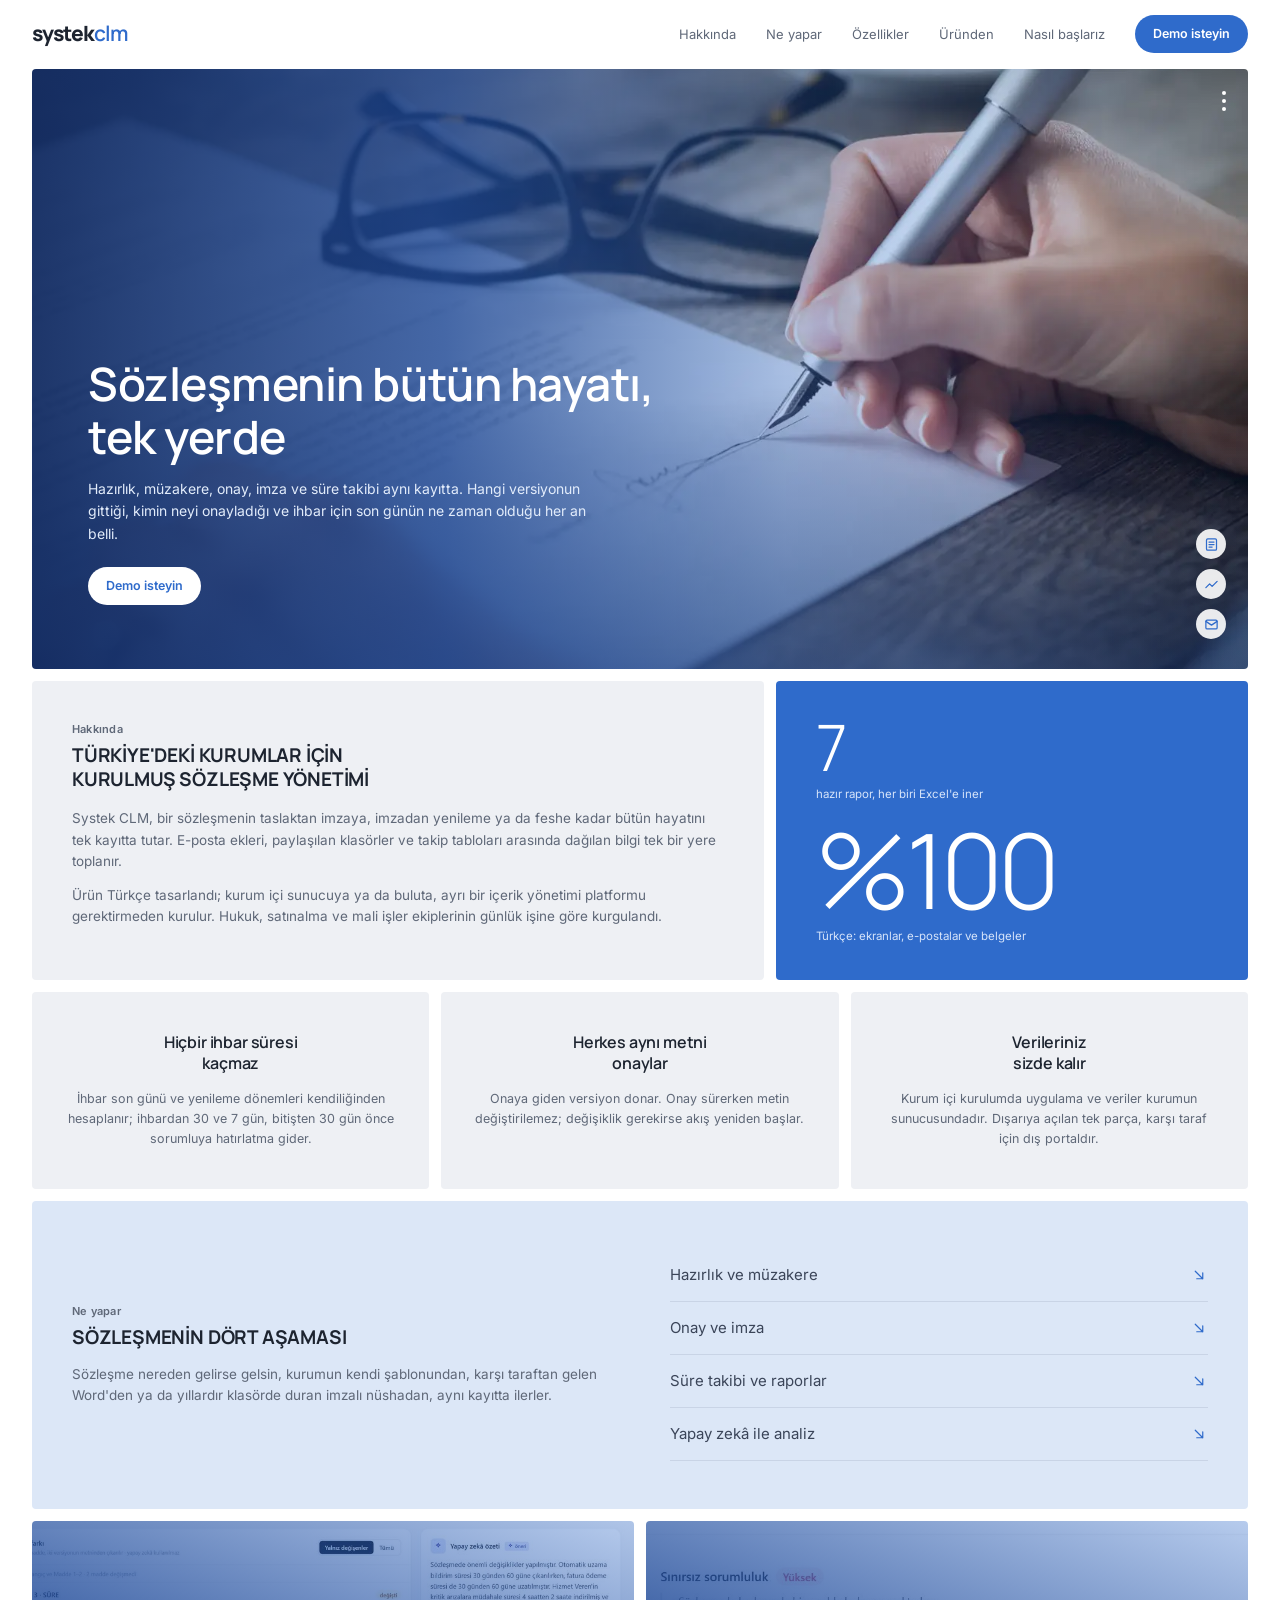
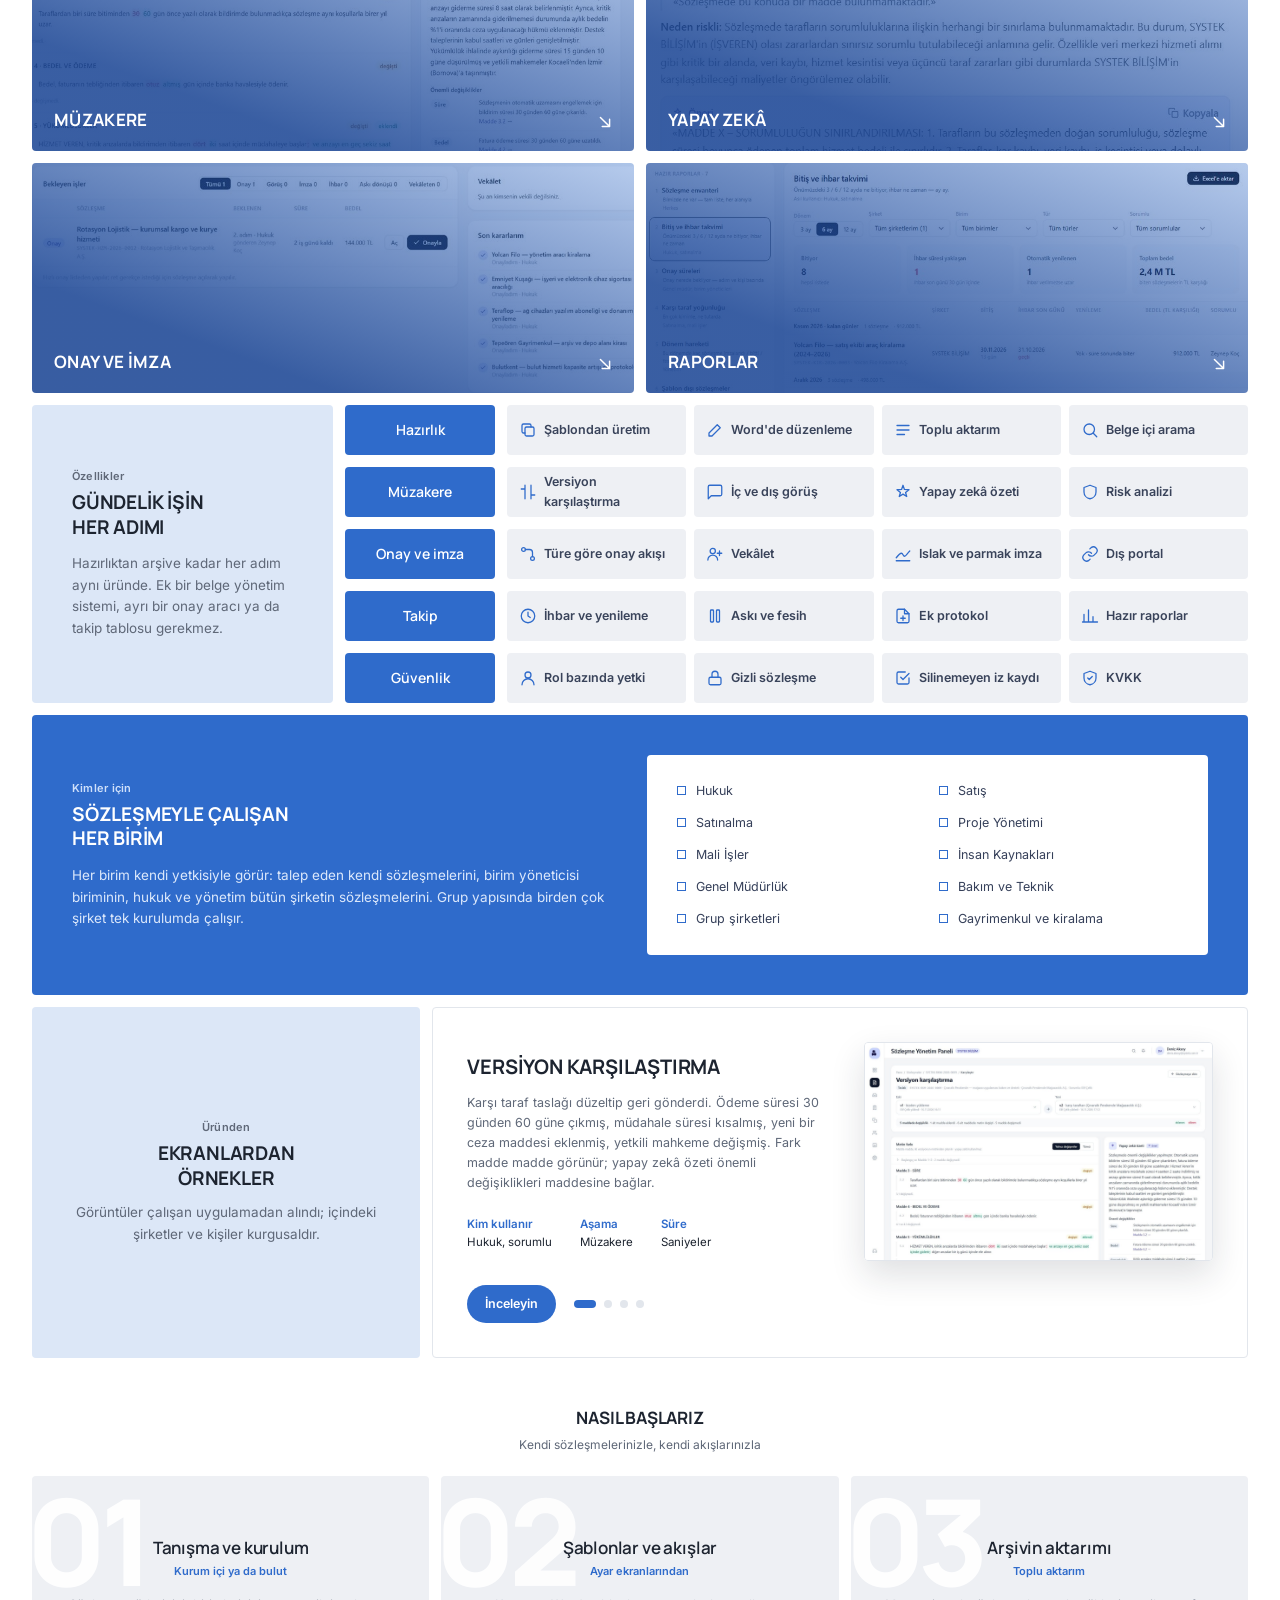
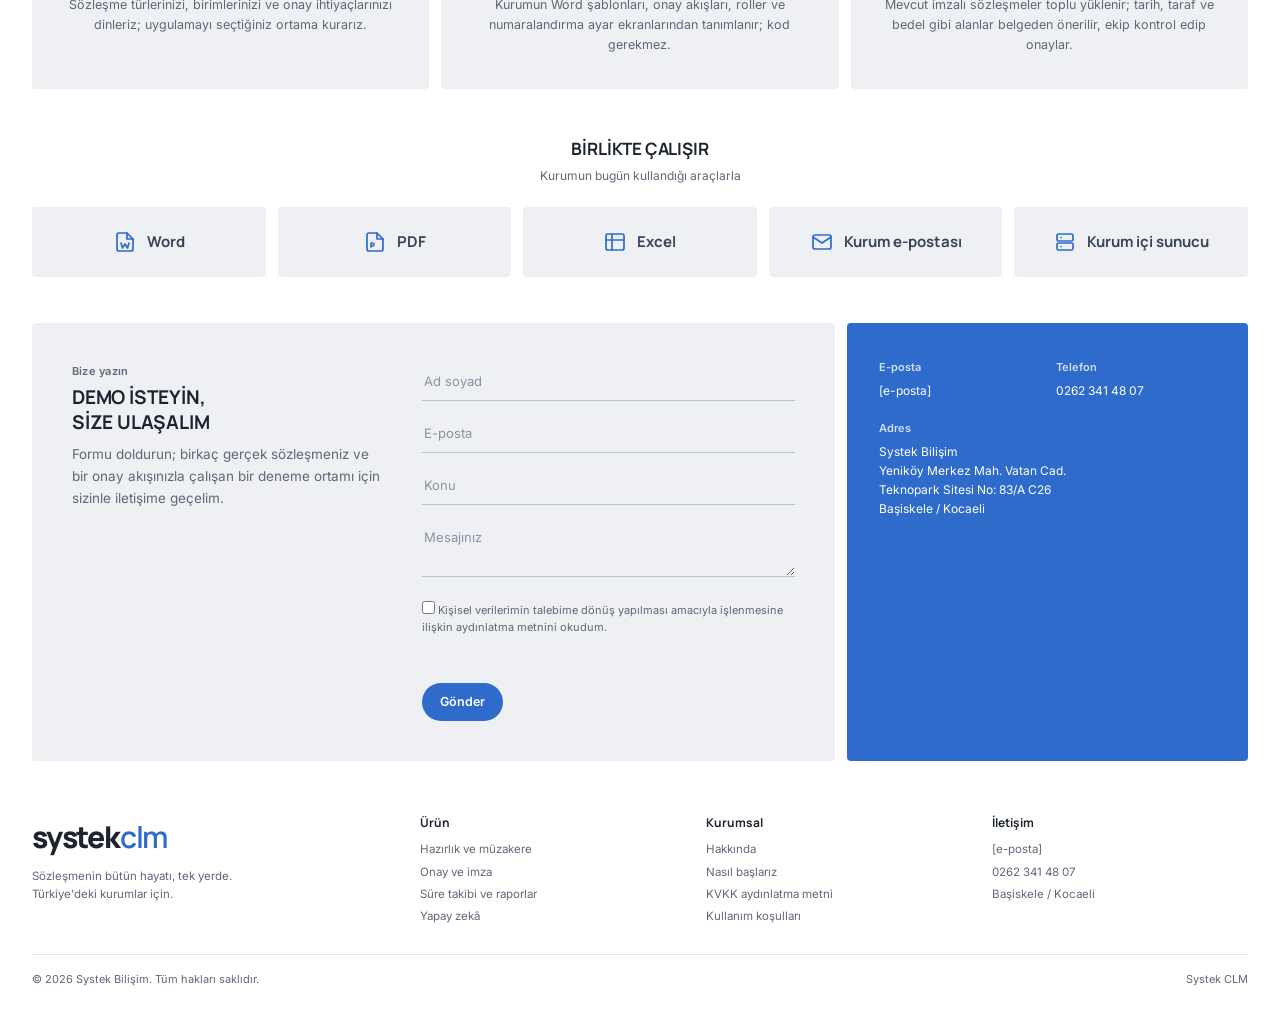
==== index.html @ 25a5647e "Systek CLM tanıtım sitesi: ana sayfa ve dört özellik sayfası Co-Authored-By: Claude Opus 5.5 <norepl" ====
<!doctype html>
<html lang="tr">
<head>
<meta charset="utf-8">
<meta name="viewport" content="width=device-width, initial-scale=1">
<title>Systek CLM — Sözleşme Yönetimi</title>
<meta name="description" content="Systek CLM: sözleşmenin hazırlığından imzasına, imzasından yenilemesine bütün hayatı tek yerde. Türkiye'deki kurumlar için kurulmuş sözleşme yönetimi.">
<link rel="preconnect" href="https://fonts.googleapis.com">
<link rel="preconnect" href="https://fonts.gstatic.com" crossorigin>
<link href="https://fonts.googleapis.com/css2?family=Inter:wght@400;500;600;700&family=Manrope:wght@300;500;600;700;800&display=swap" rel="stylesheet">
<link rel="stylesheet" href="styles.css">
</head>
<body>

<header class="ust">
  <div class="kap">
    <a class="logo" href="index.html" aria-label="Systek CLM ana sayfa">systek<span>clm</span></a>
    <button class="menu-dugme" type="button" aria-label="Menüyü aç" aria-expanded="false" aria-controls="menu"><span></span><span></span><span></span></button>
    <nav class="menu" id="menu" aria-label="Ana menü">
      <a href="#hakkinda">Hakkında</a>
      <a href="#ne-yapar">Ne yapar</a>
      <a href="#ozellikler">Özellikler</a>
      <a href="#urunden">Üründen</a>
      <a href="#nasil">Nasıl başlarız</a>
      <a class="hap" href="#iletisim">Demo isteyin</a>
    </nav>
  </div>
</header>

<main class="kap">

  <section class="izgara" aria-label="Giriş">
    <div class="kahraman">
      <div class="uc-nokta" aria-hidden="true"><i></i><i></i><i></i></div>
      <div class="kahraman-ic">
        <h1>Sözleşmenin bütün hayatı, tek yerde</h1>
        <p>Hazırlık, müzakere, onay, imza ve süre takibi aynı kayıtta. Hangi versiyonun gittiği, kimin neyi onayladığı ve ihbar için son günün ne zaman olduğu her an belli.</p>
        <a class="hap beyaz" href="#iletisim">Demo isteyin</a>
      </div>
      <div class="kahraman-yan" aria-hidden="true">
        <a href="#ozellikler" tabindex="-1"><svg viewBox="0 0 24 24" fill="none" stroke="currentColor" stroke-width="2" stroke-linecap="round" stroke-linejoin="round"><rect x="4" y="3" width="16" height="18" rx="2"/><path d="M8 8h8M8 12h8M8 16h5"/></svg></a>
        <a href="#urunden" tabindex="-1"><svg viewBox="0 0 24 24" fill="none" stroke="currentColor" stroke-width="2" stroke-linecap="round" stroke-linejoin="round"><path d="M3 17l6-6 4 4 8-8"/></svg></a>
        <a href="#iletisim" tabindex="-1"><svg viewBox="0 0 24 24" fill="none" stroke="currentColor" stroke-width="2" stroke-linecap="round" stroke-linejoin="round"><rect x="3" y="5" width="18" height="14" rx="2"/><path d="M3 7l9 6 9-6"/></svg></a>
      </div>
    </div>
  </section>

  <section class="izgara hakkinda" id="hakkinda">
    <div class="kutu gri">
      <span class="etiket">Hakkında</span>
      <h2 class="baslik-buyuk">Türkiye'deki kurumlar için<br>kurulmuş sözleşme yönetimi</h2>
      <div class="metin">
        <p>Systek CLM, bir sözleşmenin taslaktan imzaya, imzadan yenileme ya da feshe kadar bütün hayatını tek kayıtta tutar. E-posta ekleri, paylaşılan klasörler ve takip tabloları arasında dağılan bilgi tek bir yere toplanır.</p>
        <p>Ürün Türkçe tasarlandı; kurum içi sunucuya ya da buluta, ayrı bir içerik yönetimi platformu gerektirmeden kurulur. Hukuk, satınalma ve mali işler ekiplerinin günlük işine göre kurgulandı.</p>
      </div>
    </div>
    <div class="kutu mavi sayilar">
      <div class="sayi orta">7</div>
      <div class="sayi-alt">hazır rapor, her biri Excel'e iner</div>
      <div class="sayi dev">%100</div>
      <div class="sayi-alt">Türkçe: ekranlar, e-postalar ve belgeler</div>
    </div>
  </section>

  <section class="izgara uclu" aria-label="Öne çıkanlar">
    <div class="kutu gri deger">
      <h3>Hiçbir ihbar süresi<br>kaçmaz</h3>
      <p>İhbar son günü ve yenileme dönemleri kendiliğinden hesaplanır; ihbardan 30 ve 7 gün, bitişten 30 gün önce sorumluya hatırlatma gider.</p>
    </div>
    <div class="kutu gri deger">
      <h3>Herkes aynı metni<br>onaylar</h3>
      <p>Onaya giden versiyon donar. Onay sürerken metin değiştirilemez; değişiklik gerekirse akış yeniden başlar.</p>
    </div>
    <div class="kutu gri deger">
      <h3>Verileriniz<br>sizde kalır</h3>
      <p>Kurum içi kurulumda uygulama ve veriler kurumun sunucusundadır. Dışarıya açılan tek parça, karşı taraf için dış portaldır.</p>
    </div>
  </section>

  <section class="izgara" id="ne-yapar">
    <div class="kutu acik ne-yapar">
      <div>
        <span class="etiket">Ne yapar</span>
        <h2 class="baslik-buyuk">Sözleşmenin dört aşaması</h2>
        <p class="metin">Sözleşme nereden gelirse gelsin, kurumun kendi şablonundan, karşı taraftan gelen Word'den ya da yıllardır klasörde duran imzalı nüshadan, aynı kayıtta ilerler.</p>
      </div>
      <nav class="liste-bag" aria-label="Aşamalar">
        <a href="muzakere.html">Hazırlık ve müzakere <svg class="ok" viewBox="0 0 24 24" fill="none" stroke="currentColor" stroke-width="1.6" stroke-linecap="round" stroke-linejoin="round"><path d="M7 7l10 10M17 9v8H9"/></svg></a>
        <a href="onay-imza.html">Onay ve imza <svg class="ok" viewBox="0 0 24 24" fill="none" stroke="currentColor" stroke-width="1.6" stroke-linecap="round" stroke-linejoin="round"><path d="M7 7l10 10M17 9v8H9"/></svg></a>
        <a href="raporlar.html">Süre takibi ve raporlar <svg class="ok" viewBox="0 0 24 24" fill="none" stroke="currentColor" stroke-width="1.6" stroke-linecap="round" stroke-linejoin="round"><path d="M7 7l10 10M17 9v8H9"/></svg></a>
        <a href="yapay-zeka.html">Yapay zekâ ile analiz <svg class="ok" viewBox="0 0 24 24" fill="none" stroke="currentColor" stroke-width="1.6" stroke-linecap="round" stroke-linejoin="round"><path d="M7 7l10 10M17 9v8H9"/></svg></a>
      </nav>
    </div>
  </section>

  <section class="izgara dortlu" aria-label="Özellik sayfaları">
    <a class="gorsel-kutu" href="muzakere.html"><img src="assets/kutu-muzakere.jpg" alt="" loading="lazy" width="1000" height="416"><span>Müzakere</span><svg class="ok" viewBox="0 0 24 24" fill="none" stroke="currentColor" stroke-width="1.6" stroke-linecap="round" stroke-linejoin="round"><path d="M7 7l10 10M17 9v8H9"/></svg></a>
    <a class="gorsel-kutu" href="yapay-zeka.html"><img src="assets/kutu-yz.jpg" alt="" loading="lazy" width="1000" height="900"><span>Yapay zekâ</span><svg class="ok" viewBox="0 0 24 24" fill="none" stroke="currentColor" stroke-width="1.6" stroke-linecap="round" stroke-linejoin="round"><path d="M7 7l10 10M17 9v8H9"/></svg></a>
    <a class="gorsel-kutu" href="onay-imza.html"><img src="assets/kutu-onay.jpg" alt="" loading="lazy" width="1000" height="350"><span>Onay ve imza</span><svg class="ok" viewBox="0 0 24 24" fill="none" stroke="currentColor" stroke-width="1.6" stroke-linecap="round" stroke-linejoin="round"><path d="M7 7l10 10M17 9v8H9"/></svg></a>
    <a class="gorsel-kutu" href="raporlar.html"><img src="assets/kutu-raporlar.jpg" alt="" loading="lazy" width="1000" height="431"><span>Raporlar</span><svg class="ok" viewBox="0 0 24 24" fill="none" stroke="currentColor" stroke-width="1.6" stroke-linecap="round" stroke-linejoin="round"><path d="M7 7l10 10M17 9v8H9"/></svg></a>
  </section>

  <section class="izgara ozellikler" id="ozellikler">
    <div class="kutu acik">
      <span class="etiket">Özellikler</span>
      <h2 class="baslik-buyuk">Gündelik işin<br>her adımı</h2>
      <p class="metin">Hazırlıktan arşive kadar her adım aynı üründe. Ek bir belge yönetim sistemi, ayrı bir onay aracı ya da takip tablosu gerekmez.</p>
    </div>
    <div class="ozellik-satirlari">
      <div class="ozellik-satir"><b>Hazırlık</b>
        <div class="ciplar">
          <span class="cip"><svg viewBox="0 0 24 24" fill="none" stroke="currentColor" stroke-width="1.7" stroke-linecap="round" stroke-linejoin="round"><rect x="8" y="8" width="12" height="12" rx="2"/><path d="M16 8V6a2 2 0 0 0-2-2H6a2 2 0 0 0-2 2v8a2 2 0 0 0 2 2h2"/></svg>Şablondan üretim</span>
          <span class="cip"><svg viewBox="0 0 24 24" fill="none" stroke="currentColor" stroke-width="1.7" stroke-linecap="round" stroke-linejoin="round"><path d="M4 20h4L19 9l-4-4L4 16z"/></svg>Word'de düzenleme</span>
          <span class="cip"><svg viewBox="0 0 24 24" fill="none" stroke="currentColor" stroke-width="1.7" stroke-linecap="round" stroke-linejoin="round"><path d="M4 6h16M4 12h16M4 18h10"/></svg>Toplu aktarım</span>
          <span class="cip"><svg viewBox="0 0 24 24" fill="none" stroke="currentColor" stroke-width="1.7" stroke-linecap="round" stroke-linejoin="round"><circle cx="11" cy="11" r="7"/><path d="M21 21l-4.3-4.3"/></svg>Belge içi arama</span>
        </div>
      </div>
      <div class="ozellik-satir"><b>Müzakere</b>
        <div class="ciplar">
          <span class="cip"><svg viewBox="0 0 24 24" fill="none" stroke="currentColor" stroke-width="1.7" stroke-linecap="round" stroke-linejoin="round"><path d="M8 3v18M16 3v18M3 8h5M16 16h5"/></svg>Versiyon karşılaştırma</span>
          <span class="cip"><svg viewBox="0 0 24 24" fill="none" stroke="currentColor" stroke-width="1.7" stroke-linecap="round" stroke-linejoin="round"><path d="M21 15a2 2 0 0 1-2 2H7l-4 4V5a2 2 0 0 1 2-2h14a2 2 0 0 1 2 2z"/></svg>İç ve dış görüş</span>
          <span class="cip"><svg viewBox="0 0 24 24" fill="none" stroke="currentColor" stroke-width="1.7" stroke-linecap="round" stroke-linejoin="round"><path d="M12 3l1.9 5.6L20 9l-4.6 3.6L17 18l-5-3.2L7 18l1.6-5.4L4 9l6.1-.4z"/></svg>Yapay zekâ özeti</span>
          <span class="cip"><svg viewBox="0 0 24 24" fill="none" stroke="currentColor" stroke-width="1.7" stroke-linecap="round" stroke-linejoin="round"><path d="M12 3l8 3v6c0 4.5-3.4 8.3-8 9-4.6-.7-8-4.5-8-9V6z"/></svg>Risk analizi</span>
        </div>
      </div>
      <div class="ozellik-satir"><b>Onay ve imza</b>
        <div class="ciplar">
          <span class="cip"><svg viewBox="0 0 24 24" fill="none" stroke="currentColor" stroke-width="1.7" stroke-linecap="round" stroke-linejoin="round"><circle cx="6" cy="6" r="2.5"/><circle cx="18" cy="18" r="2.5"/><path d="M8.5 6H14a4 4 0 0 1 4 4v5.5"/></svg>Türe göre onay akışı</span>
          <span class="cip"><svg viewBox="0 0 24 24" fill="none" stroke="currentColor" stroke-width="1.7" stroke-linecap="round" stroke-linejoin="round"><circle cx="9" cy="8" r="3.5"/><path d="M2.5 20a6.5 6.5 0 0 1 13 0M18 8v6M15 11h6"/></svg>Vekâlet</span>
          <span class="cip"><svg viewBox="0 0 24 24" fill="none" stroke="currentColor" stroke-width="1.7" stroke-linecap="round" stroke-linejoin="round"><path d="M3 17c3-4 5-6 7-6s2 4 4 4 3-3 7-7M3 21h18"/></svg>Islak ve parmak imza</span>
          <span class="cip"><svg viewBox="0 0 24 24" fill="none" stroke="currentColor" stroke-width="1.7" stroke-linecap="round" stroke-linejoin="round"><path d="M10 13a5 5 0 0 0 7.5.5l3-3a5 5 0 0 0-7-7l-1.7 1.7M14 11a5 5 0 0 0-7.5-.5l-3 3a5 5 0 0 0 7 7l1.7-1.7"/></svg>Dış portal</span>
        </div>
      </div>
      <div class="ozellik-satir"><b>Takip</b>
        <div class="ciplar">
          <span class="cip"><svg viewBox="0 0 24 24" fill="none" stroke="currentColor" stroke-width="1.7" stroke-linecap="round" stroke-linejoin="round"><circle cx="12" cy="12" r="9"/><path d="M12 7v5l3 2"/></svg>İhbar ve yenileme</span>
          <span class="cip"><svg viewBox="0 0 24 24" fill="none" stroke="currentColor" stroke-width="1.7" stroke-linecap="round" stroke-linejoin="round"><rect x="6" y="4" width="4" height="16" rx="1"/><rect x="14" y="4" width="4" height="16" rx="1"/></svg>Askı ve fesih</span>
          <span class="cip"><svg viewBox="0 0 24 24" fill="none" stroke="currentColor" stroke-width="1.7" stroke-linecap="round" stroke-linejoin="round"><path d="M14 3H6a2 2 0 0 0-2 2v14a2 2 0 0 0 2 2h12a2 2 0 0 0 2-2V9z"/><path d="M14 3v6h6M12 12v6M9 15h6"/></svg>Ek protokol</span>
          <span class="cip"><svg viewBox="0 0 24 24" fill="none" stroke="currentColor" stroke-width="1.7" stroke-linecap="round" stroke-linejoin="round"><path d="M4 20V10M10 20V4M16 20v-7M22 20H2"/></svg>Hazır raporlar</span>
        </div>
      </div>
      <div class="ozellik-satir"><b>Güvenlik</b>
        <div class="ciplar">
          <span class="cip"><svg viewBox="0 0 24 24" fill="none" stroke="currentColor" stroke-width="1.7" stroke-linecap="round" stroke-linejoin="round"><circle cx="12" cy="8" r="4"/><path d="M4 21a8 8 0 0 1 16 0"/></svg>Rol bazında yetki</span>
          <span class="cip"><svg viewBox="0 0 24 24" fill="none" stroke="currentColor" stroke-width="1.7" stroke-linecap="round" stroke-linejoin="round"><rect x="4" y="11" width="16" height="10" rx="2"/><path d="M8 11V7a4 4 0 0 1 8 0v4"/></svg>Gizli sözleşme</span>
          <span class="cip"><svg viewBox="0 0 24 24" fill="none" stroke="currentColor" stroke-width="1.7" stroke-linecap="round" stroke-linejoin="round"><path d="M9 11l3 3 8-8"/><path d="M20 12v6a2 2 0 0 1-2 2H6a2 2 0 0 1-2-2V6a2 2 0 0 1 2-2h9"/></svg>Silinemeyen iz kaydı</span>
          <span class="cip"><svg viewBox="0 0 24 24" fill="none" stroke="currentColor" stroke-width="1.7" stroke-linecap="round" stroke-linejoin="round"><path d="M12 3l8 3v6c0 4.5-3.4 8.3-8 9-4.6-.7-8-4.5-8-9V6z"/><path d="M9 12l2 2 4-4"/></svg>KVKK</span>
        </div>
      </div>
    </div>
  </section>

  <section class="izgara">
    <div class="kutu mavi kimler">
      <div>
        <span class="etiket">Kimler için</span>
        <h2 class="baslik-buyuk">Sözleşmeyle çalışan<br>her birim</h2>
        <p class="metin">Her birim kendi yetkisiyle görür: talep eden kendi sözleşmelerini, birim yöneticisi biriminin, hukuk ve yönetim bütün şirketin sözleşmelerini. Grup yapısında birden çok şirket tek kurulumda çalışır.</p>
      </div>
      <ul class="beyaz-kart">
        <li>Hukuk</li><li>Satış</li>
        <li>Satınalma</li><li>Proje Yönetimi</li>
        <li>Mali İşler</li><li>İnsan Kaynakları</li>
        <li>Genel Müdürlük</li><li>Bakım ve Teknik</li>
        <li>Grup şirketleri</li><li>Gayrimenkul ve kiralama</li>
      </ul>
    </div>
  </section>

  <section class="izgara urunden" id="urunden">
    <div class="kutu acik">
      <span class="etiket">Üründen</span>
      <h2 class="baslik-buyuk">Ekranlardan<br>örnekler</h2>
      <p class="metin">Görüntüler çalışan uygulamadan alındı; içindeki şirketler ve kişiler kurgusaldır.</p>
    </div>
    <div class="kaydirici">
      <article class="slayt" data-sayfa="muzakere.html">
        <div>
          <h3>Versiyon karşılaştırma</h3>
          <p>Karşı taraf taslağı düzeltip geri gönderdi. Ödeme süresi 30 günden 60 güne çıkmış, müdahale süresi kısalmış, yeni bir ceza maddesi eklenmiş, yetkili mahkeme değişmiş. Fark madde madde görünür; yapay zekâ özeti önemli değişiklikleri maddesine bağlar.</p>
          <dl class="meta"><div><dt>Kim kullanır</dt><dd>Hukuk, sorumlu</dd></div><div><dt>Aşama</dt><dd>Müzakere</dd></div><div><dt>Süre</dt><dd>Saniyeler</dd></div></dl>
        </div>
        <img src="assets/karsilastir.jpg" alt="Versiyon karşılaştırma ekranı" loading="lazy" width="1600" height="1000">
      </article>
      <article class="slayt" data-sayfa="yapay-zeka.html">
        <div>
          <h3>Risk analizi</h3>
          <p>Karşı taraftan gelen hizmet sözleşmesinde iki yüksek riskli bulgu: sorumluluk sınırı yok, KVKK maddesi yetersiz. Her bulgunun yanında gerekçe ve kopyalanıp müzakerede kullanılacak madde önerisi var.</p>
          <dl class="meta"><div><dt>Kim kullanır</dt><dd>Hukuk</dd></div><div><dt>Aşama</dt><dd>İmzadan önce</dd></div><div><dt>Karar</dt><dd>İnsanda</dd></div></dl>
        </div>
        <img src="assets/risk.jpg" alt="Yapay zekâ risk analizi ekranı" loading="lazy" width="1600" height="1000">
      </article>
      <article class="slayt" data-sayfa="onay-imza.html">
        <div>
          <h3>Bende bekleyenler</h3>
          <p>Herkes kendi iş listesini görür: onayını, görüşünü ya da imzasını bekleyen sözleşmeler, süresi geçenler en üstte. Basit onaylar listeden tek tıkla verilir, ret gerekçe ister.</p>
          <dl class="meta"><div><dt>Kim kullanır</dt><dd>Onaycılar</dd></div><div><dt>Aşama</dt><dd>Onay</dd></div><div><dt>Hatırlatma</dt><dd>Süre dolunca</dd></div></dl>
        </div>
        <img src="assets/onay.jpg" alt="Bende bekleyenler ekranı" loading="lazy" width="1600" height="1000">
      </article>
      <article class="slayt" data-sayfa="raporlar.html">
        <div>
          <h3>Bitiş ve ihbar takvimi</h3>
          <p>Önümüzdeki 3, 6 ya da 12 ayda biten sözleşmeler ay ay; her birinin ihbar son günü ve kalan gün sayısı. Şirket, birim, tür ve sorumluya göre süzülür, Excel'e iner.</p>
          <dl class="meta"><div><dt>Kim kullanır</dt><dd>Hukuk, satınalma</dd></div><div><dt>Aşama</dt><dd>Takip</dd></div><div><dt>Çıktı</dt><dd>Excel</dd></div></dl>
        </div>
        <img src="assets/raporlar.jpg" alt="Bitiş ve ihbar takvimi raporu" loading="lazy" width="1440" height="900">
      </article>
      <div class="kaydirici-alt">
        <a class="hap" href="muzakere.html" data-incele>İnceleyin</a>
        <div class="noktalar" role="group" aria-label="Örnek seçimi">
          <button type="button" aria-label="Versiyon karşılaştırma"></button>
          <button type="button" aria-label="Risk analizi"></button>
          <button type="button" aria-label="Bende bekleyenler"></button>
          <button type="button" aria-label="Bitiş ve ihbar takvimi"></button>
        </div>
      </div>
    </div>
  </section>

  <div class="bolum-baslik" id="nasil">
    <h2>Nasıl başlarız</h2>
    <p>Kendi sözleşmelerinizle, kendi akışlarınızla</p>
  </div>
  <section class="izgara uclu" aria-label="Başlangıç adımları">
    <div class="kutu gri adim"><span class="dev-no" aria-hidden="true">01</span><h3>Tanışma ve kurulum</h3><small>Kurum içi ya da bulut</small><p>Sözleşme türlerinizi, birimlerinizi ve onay ihtiyaçlarınızı dinleriz; uygulamayı seçtiğiniz ortama kurarız.</p></div>
    <div class="kutu gri adim"><span class="dev-no" aria-hidden="true">02</span><h3>Şablonlar ve akışlar</h3><small>Ayar ekranlarından</small><p>Kurumun Word şablonları, onay akışları, roller ve numaralandırma ayar ekranlarından tanımlanır; kod gerekmez.</p></div>
    <div class="kutu gri adim"><span class="dev-no" aria-hidden="true">03</span><h3>Arşivin aktarımı</h3><small>Toplu aktarım</small><p>Mevcut imzalı sözleşmeler toplu yüklenir; tarih, taraf ve bedel gibi alanlar belgeden önerilir, ekip kontrol edip onaylar.</p></div>
  </section>

  <div class="bolum-baslik">
    <h2>Birlikte çalışır</h2>
    <p>Kurumun bugün kullandığı araçlarla</p>
  </div>
  <section class="logolar" aria-label="Uyumlu araçlar">
    <div class="gri"><svg viewBox="0 0 24 24" fill="none" stroke="currentColor" stroke-width="1.7" stroke-linecap="round" stroke-linejoin="round"><path d="M14 3H6a2 2 0 0 0-2 2v14a2 2 0 0 0 2 2h12a2 2 0 0 0 2-2V9z"/><path d="M14 3v6h6M8 13l1.5 5 2.5-4 2.5 4L16 13"/></svg>Word</div>
    <div class="gri"><svg viewBox="0 0 24 24" fill="none" stroke="currentColor" stroke-width="1.7" stroke-linecap="round" stroke-linejoin="round"><path d="M14 3H6a2 2 0 0 0-2 2v14a2 2 0 0 0 2 2h12a2 2 0 0 0 2-2V9z"/><path d="M14 3v6h6M8 17v-4h1.5a1.5 1.5 0 0 1 0 3H8"/></svg>PDF</div>
    <div class="gri"><svg viewBox="0 0 24 24" fill="none" stroke="currentColor" stroke-width="1.7" stroke-linecap="round" stroke-linejoin="round"><rect x="3" y="4" width="18" height="16" rx="2"/><path d="M3 10h18M9 4v16"/></svg>Excel</div>
    <div class="gri"><svg viewBox="0 0 24 24" fill="none" stroke="currentColor" stroke-width="1.7" stroke-linecap="round" stroke-linejoin="round"><rect x="3" y="5" width="18" height="14" rx="2"/><path d="M3 7l9 6 9-6"/></svg>Kurum e-postası</div>
    <div class="gri"><svg viewBox="0 0 24 24" fill="none" stroke="currentColor" stroke-width="1.7" stroke-linecap="round" stroke-linejoin="round"><rect x="4" y="4" width="16" height="7" rx="1.5"/><rect x="4" y="13" width="16" height="7" rx="1.5"/><path d="M8 7.5h.01M8 16.5h.01"/></svg>Kurum içi sunucu</div>
  </section>

  <section class="izgara iletisim" id="iletisim">
    <div class="kutu gri form">
      <div>
        <span class="etiket">Bize yazın</span>
        <h2 class="baslik-buyuk">Demo isteyin,<br>size ulaşalım</h2>
        <p class="metin">Formu doldurun; birkaç gerçek sözleşmeniz ve bir onay akışınızla çalışan bir deneme ortamı için sizinle iletişime geçelim.</p>
      </div>
      <form class="alanlar" id="iletisim-formu" data-alici="[e-posta]" novalidate>
        <label><span>Ad soyad</span><input name="ad" type="text" placeholder="Ad soyad" autocomplete="name" required></label>
        <label><span>E-posta</span><input name="eposta" type="email" placeholder="E-posta" autocomplete="email" required></label>
        <label><span>Konu</span><input name="konu" type="text" placeholder="Konu"></label>
        <label><span>Mesaj</span><textarea name="mesaj" rows="2" placeholder="Mesajınız"></textarea></label>
        <label class="onay-kutu"><input name="kvkk" type="checkbox"> Kişisel verilerimin talebime dönüş yapılması amacıyla işlenmesine ilişkin aydınlatma metnini okudum.</label>
        <p class="form-not" role="status"></p>
        <div><button class="hap" type="submit">Gönder</button></div>
      </form>
    </div>
    <div class="kutu mavi bilgi">
      <div><b>E-posta</b><a href="mailto:[e-posta]">[e-posta]</a></div>
      <div><b>Telefon</b><a href="tel:+902623414807">0262 341 48 07</a></div>
      <div class="tam"><b>Adres</b>Systek Bilişim<br>Yeniköy Merkez Mah. Vatan Cad.<br>Teknopark Sitesi No: 83/A C26<br>Başiskele / Kocaeli</div>
    </div>
  </section>

</main>

<footer class="alt">
  <div class="kap">
    <div class="alt-ust">
      <div><a class="logo" href="index.html">systek<span>clm</span></a><p>Sözleşmenin bütün hayatı, tek yerde. Türkiye'deki kurumlar için.</p></div>
      <div><h4>Ürün</h4><ul><li><a href="muzakere.html">Hazırlık ve müzakere</a></li><li><a href="onay-imza.html">Onay ve imza</a></li><li><a href="raporlar.html">Süre takibi ve raporlar</a></li><li><a href="yapay-zeka.html">Yapay zekâ</a></li></ul></div>
      <div><h4>Kurumsal</h4><ul><li><a href="index.html#hakkinda">Hakkında</a></li><li><a href="index.html#nasil">Nasıl başlarız</a></li><li><a href="#">KVKK aydınlatma metni</a></li><li><a href="#">Kullanım koşulları</a></li></ul></div>
      <div><h4>İletişim</h4><ul><li><a href="mailto:[e-posta]">[e-posta]</a></li><li><a href="tel:+902623414807">0262 341 48 07</a></li><li>Başiskele / Kocaeli</li></ul></div>
    </div>
    <div class="alt-telif"><span>© 2026 Systek Bilişim. Tüm hakları saklıdır.</span><span>Systek CLM</span></div>
  </div>
</footer>

<script src="site.js"></script>
</body>
</html>
---- styles.css ----
/* Systek CLM tanıtım sitesi — statik. Yazı tipleri: Manrope (başlık), Inter (metin). */
:root {
  --mavi: #2F6BCB;
  --mavi-koyu: #2458AC;
  --mavi-acik: #DCE7F7;
  --mavi-soluk: #EEF3FB;
  --gri: #EEF0F4;
  --gri-koyu: #E2E6EC;
  --metin: #1D2430;
  --soluk: #5F6878;
  --cizgi: #C9D4E6;
  --beyaz: #FFFFFF;
  --kose: 4px;
  --bosluk: 12px;
  --genislik: 1520px;
  --baslik: 'Manrope', 'Inter', system-ui, sans-serif;
}
* { box-sizing: border-box; margin: 0; padding: 0; }
html { scroll-behavior: smooth; }
body { font-family: 'Inter', system-ui, -apple-system, 'Segoe UI', Roboto, sans-serif; color: var(--metin); background: var(--beyaz); font-size: 14px; line-height: 1.6; -webkit-font-smoothing: antialiased; }
img { max-width: 100%; height: auto; display: block; }
a { color: inherit; text-decoration: none; }
button, input, textarea { font: inherit; color: inherit; }
.kap { width: 100%; max-width: var(--genislik); margin: 0 auto; padding: 0 32px; }
.izgara { display: grid; gap: var(--bosluk); margin-bottom: var(--bosluk); }
.kutu { border-radius: var(--kose); padding: 32px; position: relative; }
.gri { background: var(--gri); }
.mavi { background: var(--mavi); color: var(--beyaz); }
.acik { background: var(--mavi-acik); }
.etiket { font-size: 11px; font-weight: 600; color: var(--soluk); letter-spacing: .02em; margin-bottom: 4px; display: block; }
.mavi .etiket { color: #CFE0FA; }
h1, h2, h3 { font-family: var(--baslik); letter-spacing: -.01em; }
.baslik-buyuk { font-size: 19px; font-weight: 700; text-transform: uppercase; line-height: 1.3; }
.metin { color: var(--soluk); font-size: 13.5px; }
.metin p + p { margin-top: 12px; }
.mavi .metin { color: #DCE8FB; }
.hap { display: inline-flex; align-items: center; gap: 8px; background: var(--mavi); color: var(--beyaz); font-size: 12.5px; font-weight: 600; padding: 9px 18px; border-radius: 999px; border: 0; cursor: pointer; transition: background .15s; }
.hap:hover { background: var(--mavi-koyu); }
.hap.beyaz { background: var(--beyaz); color: var(--mavi); }
.hap.beyaz:hover { background: var(--mavi-soluk); }
.ok { width: 18px; height: 18px; flex: none; }

/* Üst şerit */
.ust { position: sticky; top: 0; z-index: 20; background: rgba(255, 255, 255, .94); backdrop-filter: blur(8px); border-bottom: 1px solid transparent; }
.ust.golgeli { border-bottom-color: var(--gri-koyu); }
.ust .kap { display: flex; align-items: center; justify-content: space-between; height: 68px; }
.logo { font-family: var(--baslik); font-size: 21px; font-weight: 800; letter-spacing: -.04em; color: var(--metin); }
.logo span { color: var(--mavi); font-weight: 600; }
.menu { display: flex; align-items: center; gap: 30px; font-size: 13px; color: var(--soluk); }
.menu a:not(.hap):hover { color: var(--metin); }
.menu-dugme { display: none; background: none; border: 0; width: 40px; height: 40px; cursor: pointer; }
.menu-dugme span { display: block; width: 20px; height: 2px; background: var(--metin); margin: 4px auto; transition: transform .2s, opacity .2s; }

/* Giriş görseli: altıgen desen */
.kahraman { height: 600px; border-radius: var(--kose); overflow: hidden; position: relative; color: var(--beyaz); display: flex; align-items: flex-end;
  background-color: #2C5FB4;
  background-image:
    linear-gradient(90deg, rgba(18, 44, 100, .92) 0%, rgba(30, 72, 150, .80) 34%, rgba(47, 107, 203, .35) 62%, rgba(47, 107, 203, .08) 100%),
    linear-gradient(0deg, rgba(14, 34, 80, .55) 0%, rgba(14, 34, 80, 0) 45%),
    url("assets/sozlesme.webp");
  background-size: auto, auto, cover;
  background-position: center, center, 70% center; }
.kahraman-ic { position: relative; padding: 0 0 64px 56px; max-width: 680px; }
.kahraman h1 { font-size: 46px; font-weight: 600; line-height: 1.15; margin-bottom: 14px; }
.kahraman p { font-size: 14px; color: #E2ECFB; margin-bottom: 22px; max-width: 520px; }
.kahraman-yan { position: absolute; right: 22px; bottom: 30px; display: grid; gap: 10px; }
.kahraman-yan a { width: 30px; height: 30px; border-radius: 50%; background: rgba(255, 255, 255, .9); color: var(--mavi); display: grid; place-items: center; }
.kahraman-yan svg { width: 15px; height: 15px; }
.uc-nokta { position: absolute; right: 22px; top: 22px; display: grid; gap: 4px; }
.uc-nokta i { width: 4px; height: 4px; border-radius: 50%; background: #fff; display: block; }

/* Hakkında + sayılar */
.hakkinda { grid-template-columns: 1.55fr 1fr; }
.hakkinda .gri { padding: 40px; }
.hakkinda .baslik-buyuk { margin-bottom: 16px; }
.sayilar { display: flex; flex-direction: column; justify-content: center; padding: 34px 40px; }
.sayi { font-family: var(--baslik); font-weight: 300; line-height: 1; letter-spacing: -.04em; }
.sayi.orta { font-size: 64px; }
.sayi.dev { font-size: 104px; margin-top: 14px; }
.sayi-alt { font-size: 11.5px; color: #D6E4FA; margin-top: 6px; }

/* Değer kartları */
.uclu { grid-template-columns: repeat(3, 1fr); }
.deger { text-align: center; padding: 40px 30px; }
.deger h3 { font-size: 16px; font-weight: 600; margin-bottom: 14px; line-height: 1.35; }
.deger p { font-size: 12.5px; color: var(--soluk); }

/* Ne yapar */
.ne-yapar { display: grid; grid-template-columns: 1fr 1fr; gap: 60px; align-items: center; padding: 48px 40px; }
.ne-yapar .baslik-buyuk { margin-bottom: 14px; }
.liste-bag a { display: flex; justify-content: space-between; align-items: center; padding: 14px 0; border-bottom: 1px solid var(--cizgi); font-size: 15px; color: #3B4559; transition: color .15s, padding .15s; }
.liste-bag a:hover { color: var(--mavi); padding-left: 6px; }
.liste-bag .ok { color: var(--mavi); }

/* Görsel kutular */
.dortlu { grid-template-columns: 1fr 1fr; }
.gorsel-kutu { height: 230px; border-radius: var(--kose); overflow: hidden; position: relative; display: block; color: var(--beyaz); }
.gorsel-kutu img { position: absolute; inset: 0; width: 100%; height: 100%; object-fit: cover; object-position: left top; transition: transform .5s; }
.gorsel-kutu::after { content: ''; position: absolute; inset: 0; background: linear-gradient(200deg, rgba(47, 107, 203, .35) 0%, rgba(30, 72, 150, .88) 75%); }
.gorsel-kutu:hover img { transform: scale(1.04); }
.gorsel-kutu span { position: absolute; z-index: 2; left: 22px; bottom: 18px; font-family: var(--baslik); font-weight: 700; font-size: 17px; letter-spacing: .02em; text-transform: uppercase; }
.gorsel-kutu .ok { position: absolute; z-index: 2; right: 18px; bottom: 18px; width: 22px; height: 22px; }

/* Özellikler (teknoloji yığını düzeni) */
.ozellikler { grid-template-columns: .8fr 2.4fr; }
.ozellikler .acik { display: flex; flex-direction: column; justify-content: center; padding: 40px; }
.ozellikler .baslik-buyuk { margin-bottom: 14px; }
.ozellik-satirlari { display: grid; gap: var(--bosluk); }
.ozellik-satir { display: grid; grid-template-columns: 150px 1fr; gap: var(--bosluk); align-items: stretch; }
.ozellik-satir > b { background: var(--mavi); color: #fff; border-radius: var(--kose); display: flex; align-items: center; justify-content: center; font-family: var(--baslik); font-size: 14px; font-weight: 600; min-height: 50px; }
.ciplar { display: grid; grid-template-columns: repeat(4, 1fr); gap: 8px; }
.cip { display: flex; align-items: center; gap: 7px; background: var(--gri); border-radius: var(--kose); padding: 0 12px; height: 50px; font-size: 12.5px; font-weight: 600; color: #39435A; }
.cip svg { width: 18px; height: 18px; color: var(--mavi); flex: none; }

/* Kimler için */
.kimler { display: grid; grid-template-columns: 1fr 1.05fr; gap: 40px; align-items: center; padding: 40px; }
.kimler .baslik-buyuk { margin-bottom: 14px; }
.beyaz-kart { background: var(--beyaz); border-radius: var(--kose); padding: 26px 30px; color: var(--metin); display: grid; grid-template-columns: 1fr 1fr; gap: 12px 24px; }
.beyaz-kart li { list-style: none; font-size: 12.5px; display: flex; gap: 10px; align-items: center; color: #36405A; }
.beyaz-kart li::before { content: ''; width: 7px; height: 7px; border: 1.5px solid var(--mavi); flex: none; }

/* Üründen (vaka kaydırıcı) */
.urunden { grid-template-columns: 1fr 2.1fr; }
.urunden > .acik { display: flex; flex-direction: column; justify-content: center; text-align: center; padding: 40px 34px; }
.urunden .baslik-buyuk { margin-bottom: 12px; }
.kaydirici { background: var(--beyaz); border: 1px solid var(--gri-koyu); border-radius: var(--kose); padding: 34px; display: flex; flex-direction: column; }
.slayt { display: none; grid-template-columns: 1.05fr 1fr; gap: 30px; align-items: center; flex: 1; }
.slayt.etkin { display: grid; animation: belir .35s ease; }
@keyframes belir { from { opacity: 0; transform: translateY(6px); } }
.slayt h3 { font-size: 20px; font-weight: 700; text-transform: uppercase; margin-bottom: 10px; }
.slayt p { font-size: 12.5px; color: var(--soluk); }
.meta { display: flex; flex-wrap: wrap; gap: 10px 28px; margin-top: 22px; font-size: 11.5px; }
.meta dt { color: var(--mavi); font-weight: 600; }
.meta dd { color: var(--metin); }
.slayt img { border-radius: var(--kose); box-shadow: 0 14px 34px rgba(29, 36, 48, .14); border: 1px solid var(--gri-koyu); }
.kaydirici-alt { display: flex; align-items: center; gap: 18px; margin-top: 24px; }
.noktalar { display: flex; gap: 8px; }
.noktalar button { width: 8px; height: 8px; border-radius: 50%; border: 0; background: var(--gri-koyu); cursor: pointer; padding: 0; transition: background .15s, width .15s; }
.noktalar button.etkin { background: var(--mavi); width: 22px; border-radius: 4px; }

/* Bölüm başlığı (ortalanmış) */
.bolum-baslik { text-align: center; margin: 46px 0 22px; }
.bolum-baslik h2 { font-size: 17px; font-weight: 700; text-transform: uppercase; }
.bolum-baslik p { font-size: 12px; color: var(--soluk); margin-top: 4px; }

/* Adımlar (yorum kartları düzeni) */
.adim { text-align: center; padding: 40px 30px 34px; overflow: hidden; }
.adim .dev-no { position: absolute; left: -6px; top: 4px; font-family: var(--baslik); font-size: 120px; font-weight: 800; line-height: 1; color: var(--beyaz); opacity: .9; letter-spacing: -.06em; pointer-events: none; }
.adim h3, .adim small, .adim p { position: relative; }
.adim h3 { font-size: 17px; font-weight: 600; margin-top: 18px; }
.adim small { display: block; font-size: 11px; color: var(--mavi); font-weight: 600; margin: 2px 0 14px; }
.adim p { font-size: 12.5px; color: var(--soluk); }

/* Birlikte çalışır (iş ortakları düzeni) */
.logolar { display: grid; grid-template-columns: repeat(5, 1fr); gap: var(--bosluk); margin-bottom: 46px; }
.logolar div { border-radius: var(--kose); display: flex; align-items: center; justify-content: center; gap: 10px; height: 70px; font-family: var(--baslik); font-weight: 700; font-size: 15px; color: #3A4458; }
.logolar svg { width: 24px; height: 24px; color: var(--mavi); }

/* İletişim */
.iletisim { grid-template-columns: 2fr 1fr; }
.form { display: grid; grid-template-columns: 1fr 1.2fr; gap: 40px; padding: 40px; }
.form .baslik-buyuk { margin-bottom: 10px; }
.alanlar { display: grid; gap: 14px; }
.alanlar label { display: block; }
.alanlar span { position: absolute; width: 1px; height: 1px; overflow: hidden; clip: rect(0 0 0 0); }
.alanlar input, .alanlar textarea { width: 100%; background: transparent; border: 0; border-bottom: 1px solid #B8C2D3; padding: 8px 2px; font-size: 13px; outline: none; transition: border-color .15s; resize: vertical; }
.alanlar input:focus, .alanlar textarea:focus { border-bottom-color: var(--mavi); }
.alanlar ::placeholder { color: #8A93A4; }
.onay-kutu { display: flex; gap: 8px; align-items: flex-start; font-size: 11px; color: var(--soluk); }
.onay-kutu input { width: auto; margin-top: 3px; accent-color: var(--mavi); }
.form-not { font-size: 11.5px; color: var(--mavi); min-height: 18px; }
.bilgi { padding: 36px 32px; display: grid; grid-template-columns: 1fr 1fr; gap: 20px 18px; align-content: start; font-size: 12px; }
.bilgi b { display: block; font-size: 11px; color: #CFE0FA; font-weight: 600; margin-bottom: 4px; }
.bilgi a:hover { text-decoration: underline; }
.bilgi .tam { grid-column: 1 / -1; }

/* Alt şerit */
.alt { padding: 40px 0 26px; }
.alt-ust { display: grid; grid-template-columns: 1.4fr repeat(3, 1fr); gap: 30px; padding-bottom: 28px; }
.alt .logo { font-size: 30px; }
.alt-ust p { font-size: 11.5px; color: var(--soluk); margin-top: 6px; max-width: 240px; }
.alt h4 { font-size: 12px; font-weight: 700; margin-bottom: 8px; font-family: var(--baslik); }
.alt ul { list-style: none; display: grid; gap: 4px; font-size: 11.5px; color: var(--soluk); }
.alt ul a:hover { color: var(--mavi); }
.alt-telif { border-top: 1px solid var(--gri-koyu); padding-top: 16px; font-size: 11px; color: var(--soluk); display: flex; justify-content: space-between; gap: 16px; flex-wrap: wrap; }

/* İç sayfa */
.ic-kahraman { height: 380px; border-radius: var(--kose); overflow: hidden; position: relative; display: flex; align-items: flex-end; color: #fff; }
.ic-kahraman img { position: absolute; inset: 0; width: 100%; height: 100%; object-fit: cover; object-position: left top; filter: grayscale(1) contrast(1.05); }
.ic-kahraman::after { content: ''; position: absolute; inset: 0; background: linear-gradient(180deg, rgba(30, 36, 48, .15), rgba(30, 36, 48, .75)); }
.ic-kahraman h1 { position: relative; z-index: 2; font-size: 38px; font-weight: 600; padding: 0 0 40px 40px; }
.yol-izi { font-size: 12px; color: var(--soluk); margin: 18px 0 14px; }
.yol-izi a { color: var(--mavi); }
.ic-ikili { grid-template-columns: 1.2fr 1fr; }
.ic-ikili .gri { padding: 40px; }
.ic-ikili .baslik-buyuk { margin-bottom: 16px; }
.kontrol { background: var(--beyaz); border: 1px solid var(--gri-koyu); border-radius: var(--kose); padding: 34px; }
.kontrol h3 { font-size: 18px; font-weight: 600; margin-bottom: 18px; line-height: 1.3; }
.kontrol ul { list-style: none; display: grid; grid-template-columns: 1fr 1fr; gap: 12px 20px; }
.kontrol li { font-size: 12.5px; color: #36405A; display: flex; gap: 10px; align-items: flex-start; }
.kontrol li::before { content: ''; width: 7px; height: 7px; border: 1.5px solid var(--mavi); flex: none; margin-top: 6px; }
.ekran-kutu { padding: 30px; text-align: center; }
.ekran-kutu img { margin: 0 auto; border-radius: var(--kose); box-shadow: 0 18px 40px rgba(29, 36, 48, .14); border: 1px solid var(--gri-koyu); }
.ekran-kutu figcaption { font-size: 11.5px; color: var(--soluk); margin-top: 14px; }
.diger { grid-template-columns: repeat(3, 1fr); }
.diger .gorsel-kutu { height: 150px; }

/* Duyarlı */
@media (max-width: 1024px) {
  .ozellikler, .urunden { grid-template-columns: 1fr; }
  .ozellik-satir { grid-template-columns: 120px 1fr; }
}
@media (max-width: 860px) {
  .menu { position: absolute; left: 0; right: 0; top: 68px; background: #fff; flex-direction: column; align-items: stretch; gap: 0; padding: 8px 24px 20px; border-bottom: 1px solid var(--gri-koyu); display: none; }
  .menu.acik-menu { display: flex; }
  .menu a { padding: 12px 0; font-size: 15px; border-bottom: 1px solid var(--gri); }
  .menu .hap { justify-content: center; margin-top: 12px; border: 0; }
  .menu-dugme { display: block; }
  .kahraman { height: 480px; background-position: center, center, 78% center;
    background-image: linear-gradient(0deg, rgba(14, 34, 80, .92) 0%, rgba(20, 50, 110, .72) 55%, rgba(47, 107, 203, .25) 100%), linear-gradient(0deg, transparent, transparent), url("assets/sozlesme.webp"); }
  .kahraman-ic { padding: 0 24px 40px; }
  .kahraman-yan { display: none; }
  .kahraman h1 { font-size: 30px; }
  .hakkinda, .uclu, .dortlu, .iletisim, .ic-ikili, .diger { grid-template-columns: 1fr; }
  .hakkinda .gri, .kimler, .ne-yapar, .form, .ic-ikili .gri { padding: 28px 22px; }
  .sayilar { padding: 28px 22px; }
  .sayi.dev { font-size: 84px; }
  .ne-yapar, .kimler, .form { grid-template-columns: 1fr; gap: 24px; }
  .slayt { grid-template-columns: 1fr; }
  .kaydirici { padding: 22px; }
  .logolar { grid-template-columns: repeat(2, 1fr); }
  .logolar div:last-child { grid-column: 1 / -1; }
  .alt-ust { grid-template-columns: 1fr 1fr; }
  .alt-ust > div:first-child { grid-column: 1 / -1; }
  .ic-kahraman { height: 280px; }
  .ic-kahraman h1 { font-size: 28px; padding: 0 0 28px 24px; }
}
@media (max-width: 520px) {
  .ozellik-satir { grid-template-columns: 1fr; }
  .ozellik-satir > b { min-height: 40px; }
  .ciplar { grid-template-columns: 1fr 1fr; }
  .cip { height: 44px; }
  .beyaz-kart, .kontrol ul { grid-template-columns: 1fr; }
  .bilgi { grid-template-columns: 1fr; }
  .gorsel-kutu { height: 180px; }
}
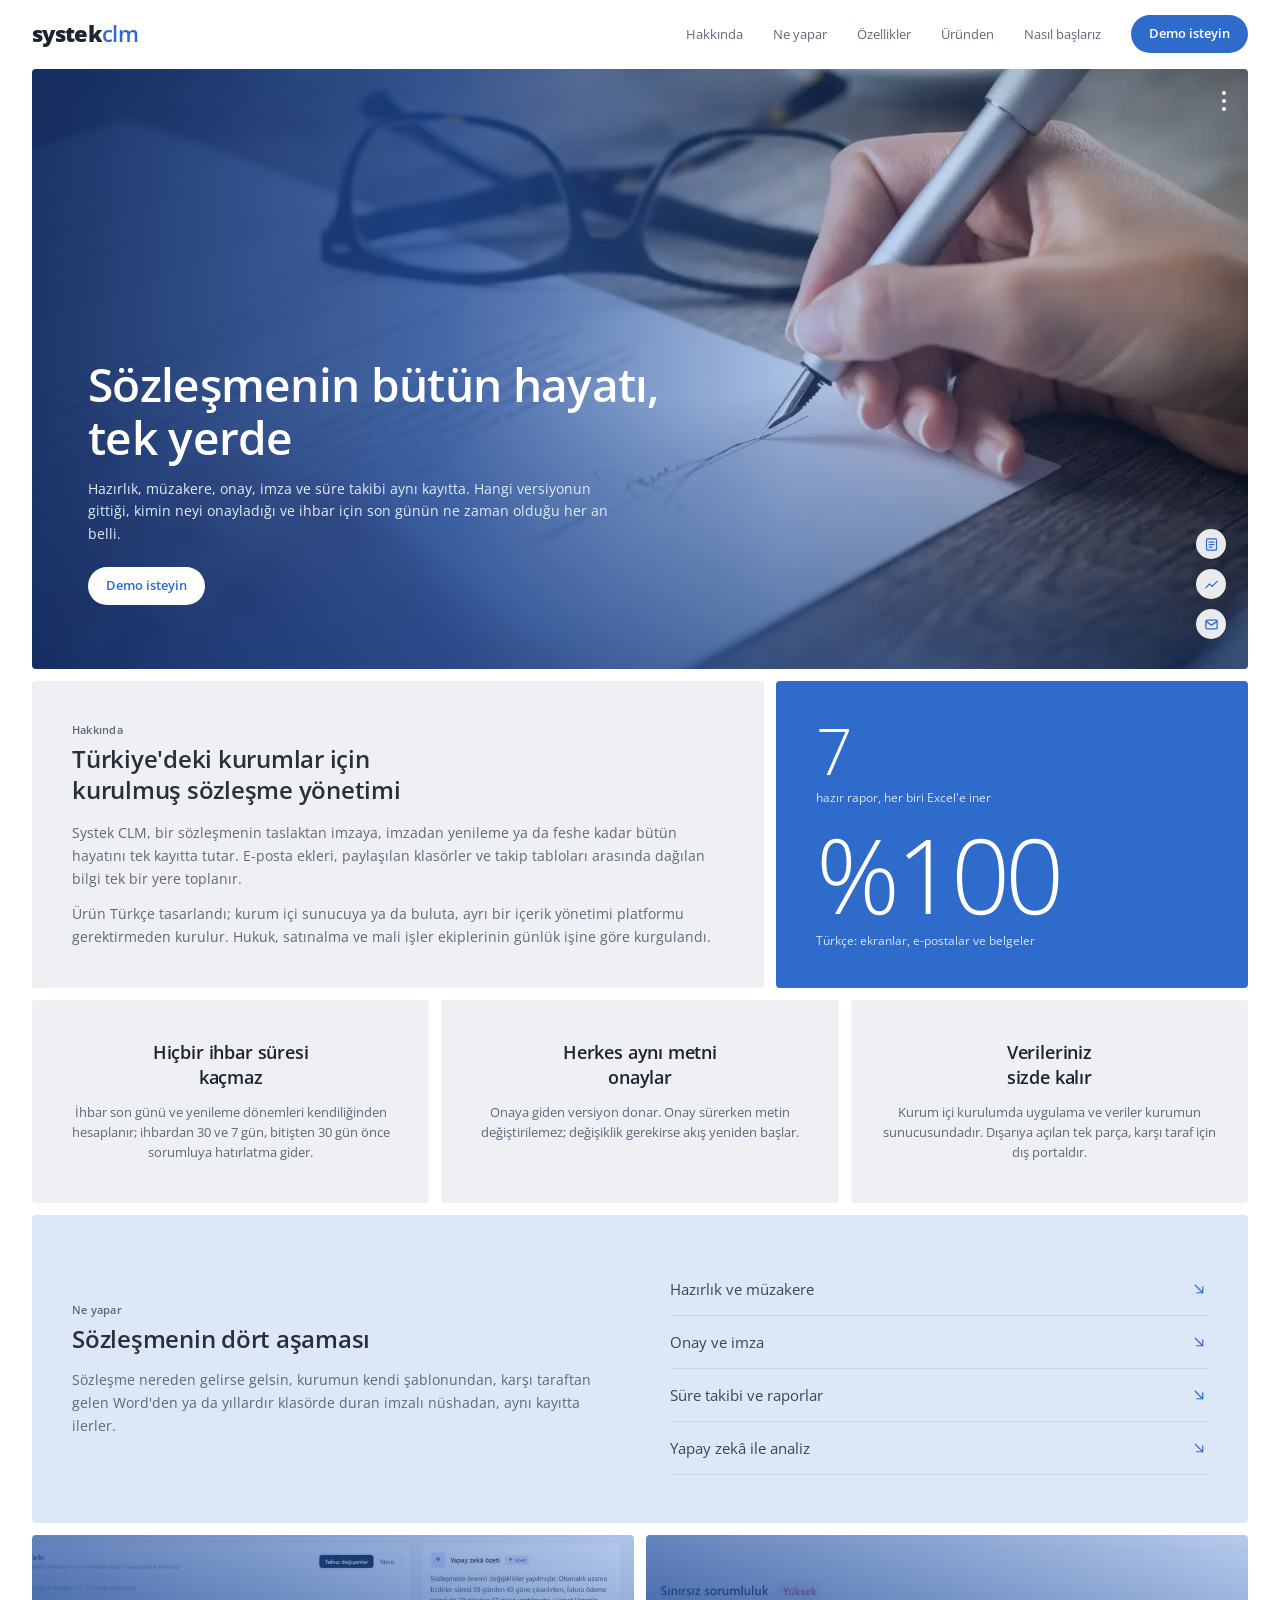
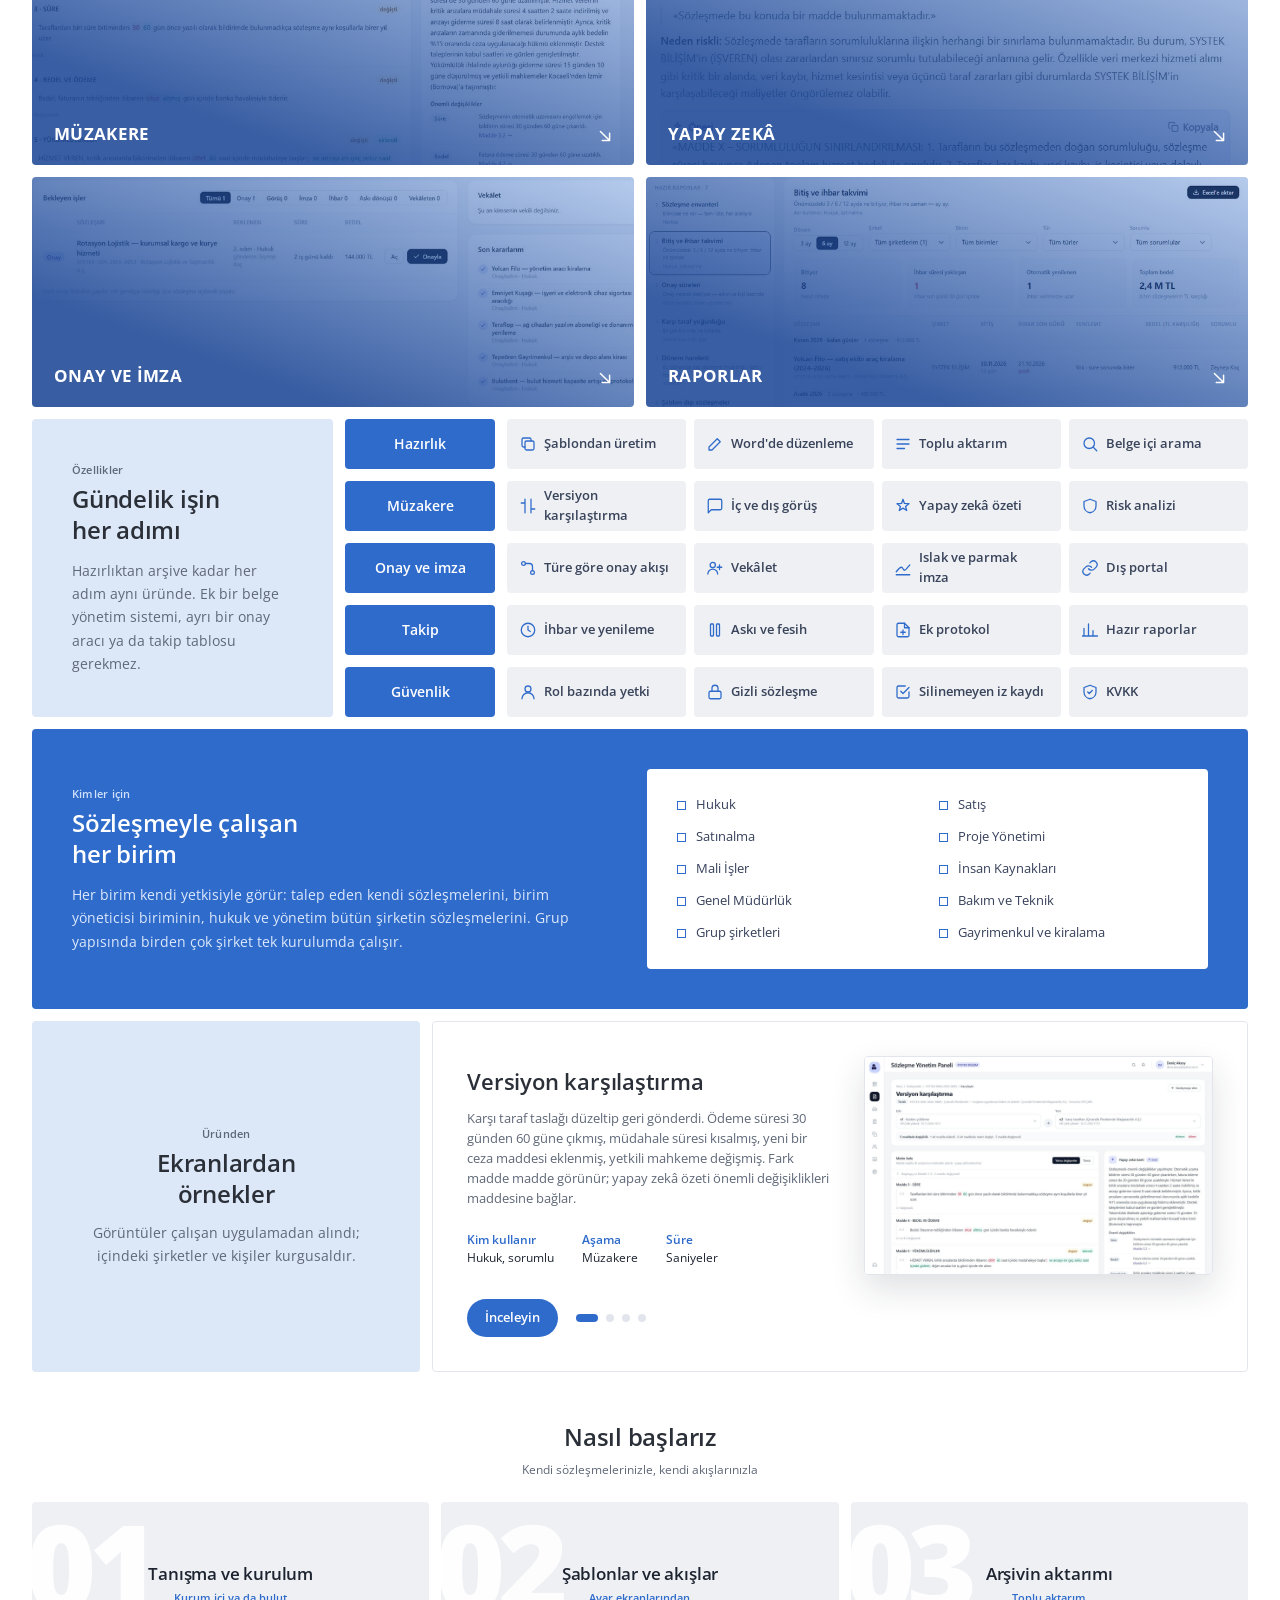
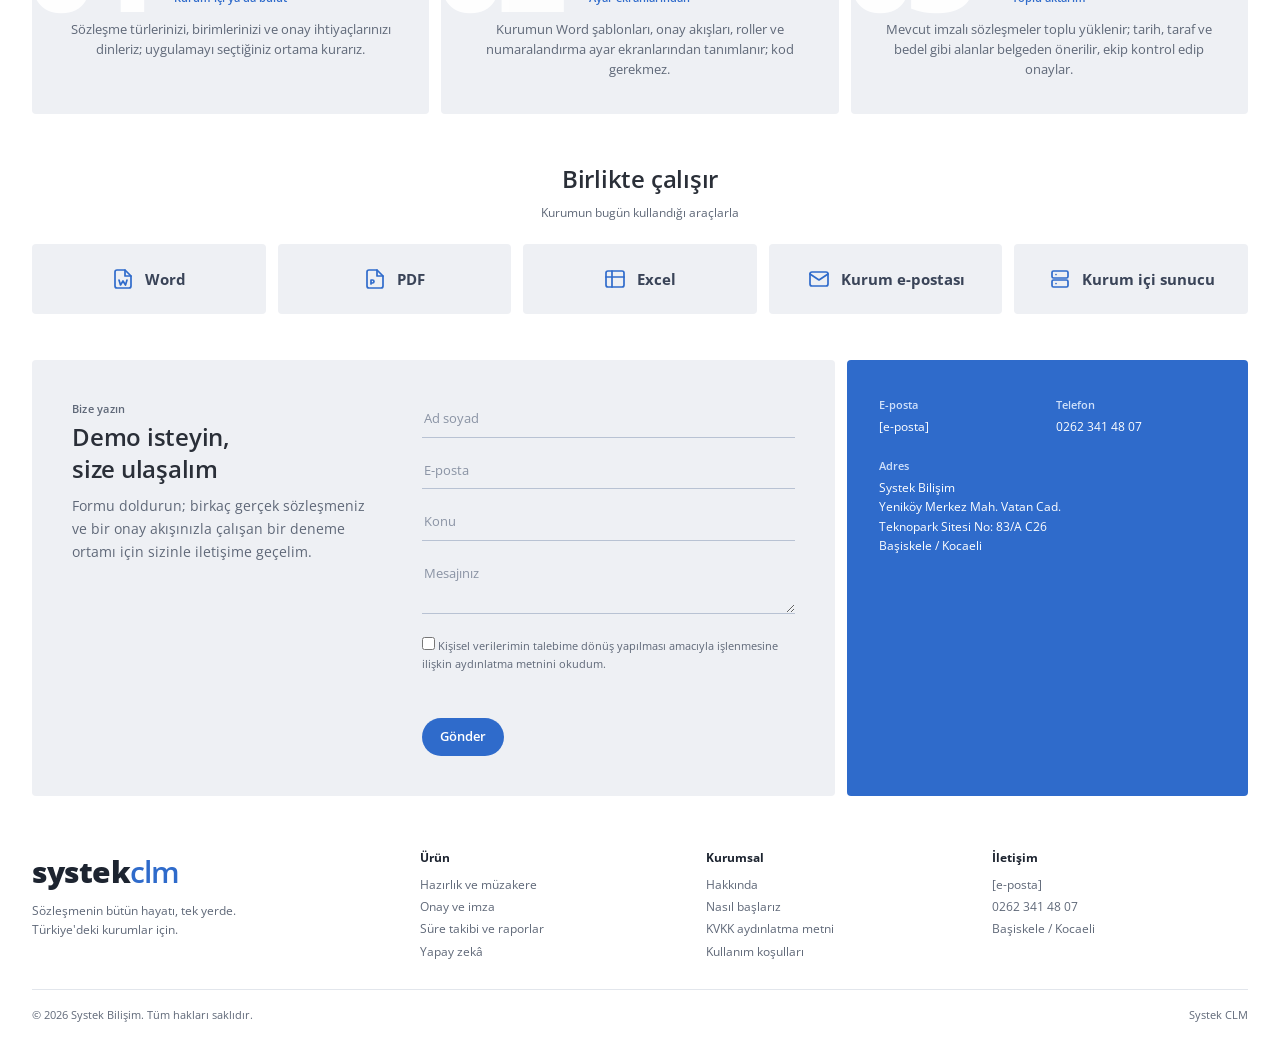
==== commit 2bffd183: "Yazı tipi Open Sans; başlıklar normal büyük-küçük harf Co-Authored-By: Claude Opus 5.5 <noreply@anth" ====
--- a/index.html
+++ b/index.html
@@ -7,7 +7,7 @@
 <meta name="description" content="Systek CLM: sözleşmenin hazırlığından imzasına, imzasından yenilemesine bütün hayatı tek yerde. Türkiye'deki kurumlar için kurulmuş sözleşme yönetimi.">
 <link rel="preconnect" href="https://fonts.googleapis.com">
 <link rel="preconnect" href="https://fonts.gstatic.com" crossorigin>
-<link href="https://fonts.googleapis.com/css2?family=Inter:wght@400;500;600;700&family=Manrope:wght@300;500;600;700;800&display=swap" rel="stylesheet">
+<link href="https://fonts.googleapis.com/css2?family=Open+Sans:wght@300;400;500;600;700;800&display=swap" rel="stylesheet">
 <link rel="stylesheet" href="styles.css">
 </head>
 <body>
--- a/styles.css
+++ b/styles.css
@@ -1,4 +1,4 @@
-/* Systek CLM tanıtım sitesi — statik. Yazı tipleri: Manrope (başlık), Inter (metin). */
+/* Systek CLM tanıtım sitesi — statik. Yazı tipi: Open Sans. */
 :root {
   --mavi: #2F6BCB;
   --mavi-koyu: #2458AC;
@@ -13,11 +13,11 @@
   --kose: 4px;
   --bosluk: 12px;
   --genislik: 1520px;
-  --baslik: 'Manrope', 'Inter', system-ui, sans-serif;
+  --baslik: 'Open Sans', system-ui, -apple-system, 'Segoe UI', Roboto, sans-serif;
 }
 * { box-sizing: border-box; margin: 0; padding: 0; }
 html { scroll-behavior: smooth; }
-body { font-family: 'Inter', system-ui, -apple-system, 'Segoe UI', Roboto, sans-serif; color: var(--metin); background: var(--beyaz); font-size: 14px; line-height: 1.6; -webkit-font-smoothing: antialiased; }
+body { font-family: 'Open Sans', system-ui, -apple-system, 'Segoe UI', Roboto, sans-serif; color: var(--metin); background: var(--beyaz); font-size: 14px; line-height: 1.6; -webkit-font-smoothing: antialiased; }
 img { max-width: 100%; height: auto; display: block; }
 a { color: inherit; text-decoration: none; }
 button, input, textarea { font: inherit; color: inherit; }
@@ -30,10 +30,11 @@
 .etiket { font-size: 11px; font-weight: 600; color: var(--soluk); letter-spacing: .02em; margin-bottom: 4px; display: block; }
 .mavi .etiket { color: #CFE0FA; }
 h1, h2, h3 { font-family: var(--baslik); letter-spacing: -.01em; }
-.baslik-buyuk { font-size: 19px; font-weight: 700; text-transform: uppercase; line-height: 1.3; }
-.metin { color: var(--soluk); font-size: 13.5px; }
+.baslik-buyuk { font-size: 24px; font-weight: 600; line-height: 1.3; color: #2A2F38; }
+.metin { color: var(--soluk); font-size: 14px; line-height: 1.65; }
 .metin p + p { margin-top: 12px; }
 .mavi .metin { color: #DCE8FB; }
+.mavi .baslik-buyuk { color: var(--beyaz); }
 .hap { display: inline-flex; align-items: center; gap: 8px; background: var(--mavi); color: var(--beyaz); font-size: 12.5px; font-weight: 600; padding: 9px 18px; border-radius: 999px; border: 0; cursor: pointer; transition: background .15s; }
 .hap:hover { background: var(--mavi-koyu); }
 .hap.beyaz { background: var(--beyaz); color: var(--mavi); }
@@ -44,7 +45,7 @@
 .ust { position: sticky; top: 0; z-index: 20; background: rgba(255, 255, 255, .94); backdrop-filter: blur(8px); border-bottom: 1px solid transparent; }
 .ust.golgeli { border-bottom-color: var(--gri-koyu); }
 .ust .kap { display: flex; align-items: center; justify-content: space-between; height: 68px; }
-.logo { font-family: var(--baslik); font-size: 21px; font-weight: 800; letter-spacing: -.04em; color: var(--metin); }
+.logo { font-family: var(--baslik); font-size: 22px; font-weight: 800; letter-spacing: -.03em; color: var(--metin); }
 .logo span { color: var(--mavi); font-weight: 600; }
 .menu { display: flex; align-items: center; gap: 30px; font-size: 13px; color: var(--soluk); }
 .menu a:not(.hap):hover { color: var(--metin); }
@@ -61,7 +62,7 @@
   background-size: auto, auto, cover;
   background-position: center, center, 70% center; }
 .kahraman-ic { position: relative; padding: 0 0 64px 56px; max-width: 680px; }
-.kahraman h1 { font-size: 46px; font-weight: 600; line-height: 1.15; margin-bottom: 14px; }
+.kahraman h1 { font-size: 46px; font-weight: 600; letter-spacing: -.015em; line-height: 1.15; margin-bottom: 14px; }
 .kahraman p { font-size: 14px; color: #E2ECFB; margin-bottom: 22px; max-width: 520px; }
 .kahraman-yan { position: absolute; right: 22px; bottom: 30px; display: grid; gap: 10px; }
 .kahraman-yan a { width: 30px; height: 30px; border-radius: 50%; background: rgba(255, 255, 255, .9); color: var(--mavi); display: grid; place-items: center; }
@@ -82,7 +83,7 @@
 /* Değer kartları */
 .uclu { grid-template-columns: repeat(3, 1fr); }
 .deger { text-align: center; padding: 40px 30px; }
-.deger h3 { font-size: 16px; font-weight: 600; margin-bottom: 14px; line-height: 1.35; }
+.deger h3 { font-size: 18px; font-weight: 600; margin-bottom: 14px; line-height: 1.35; }
 .deger p { font-size: 12.5px; color: var(--soluk); }
 
 /* Ne yapar */
@@ -127,7 +128,7 @@
 .slayt { display: none; grid-template-columns: 1.05fr 1fr; gap: 30px; align-items: center; flex: 1; }
 .slayt.etkin { display: grid; animation: belir .35s ease; }
 @keyframes belir { from { opacity: 0; transform: translateY(6px); } }
-.slayt h3 { font-size: 20px; font-weight: 700; text-transform: uppercase; margin-bottom: 10px; }
+.slayt h3 { font-size: 22px; font-weight: 600; margin-bottom: 10px; color: #2A2F38; }
 .slayt p { font-size: 12.5px; color: var(--soluk); }
 .meta { display: flex; flex-wrap: wrap; gap: 10px 28px; margin-top: 22px; font-size: 11.5px; }
 .meta dt { color: var(--mavi); font-weight: 600; }
@@ -140,7 +141,7 @@
 
 /* Bölüm başlığı (ortalanmış) */
 .bolum-baslik { text-align: center; margin: 46px 0 22px; }
-.bolum-baslik h2 { font-size: 17px; font-weight: 700; text-transform: uppercase; }
+.bolum-baslik h2 { font-size: 24px; font-weight: 600; color: #2A2F38; }
 .bolum-baslik p { font-size: 12px; color: var(--soluk); margin-top: 4px; }
 
 /* Adımlar (yorum kartları düzeni) */
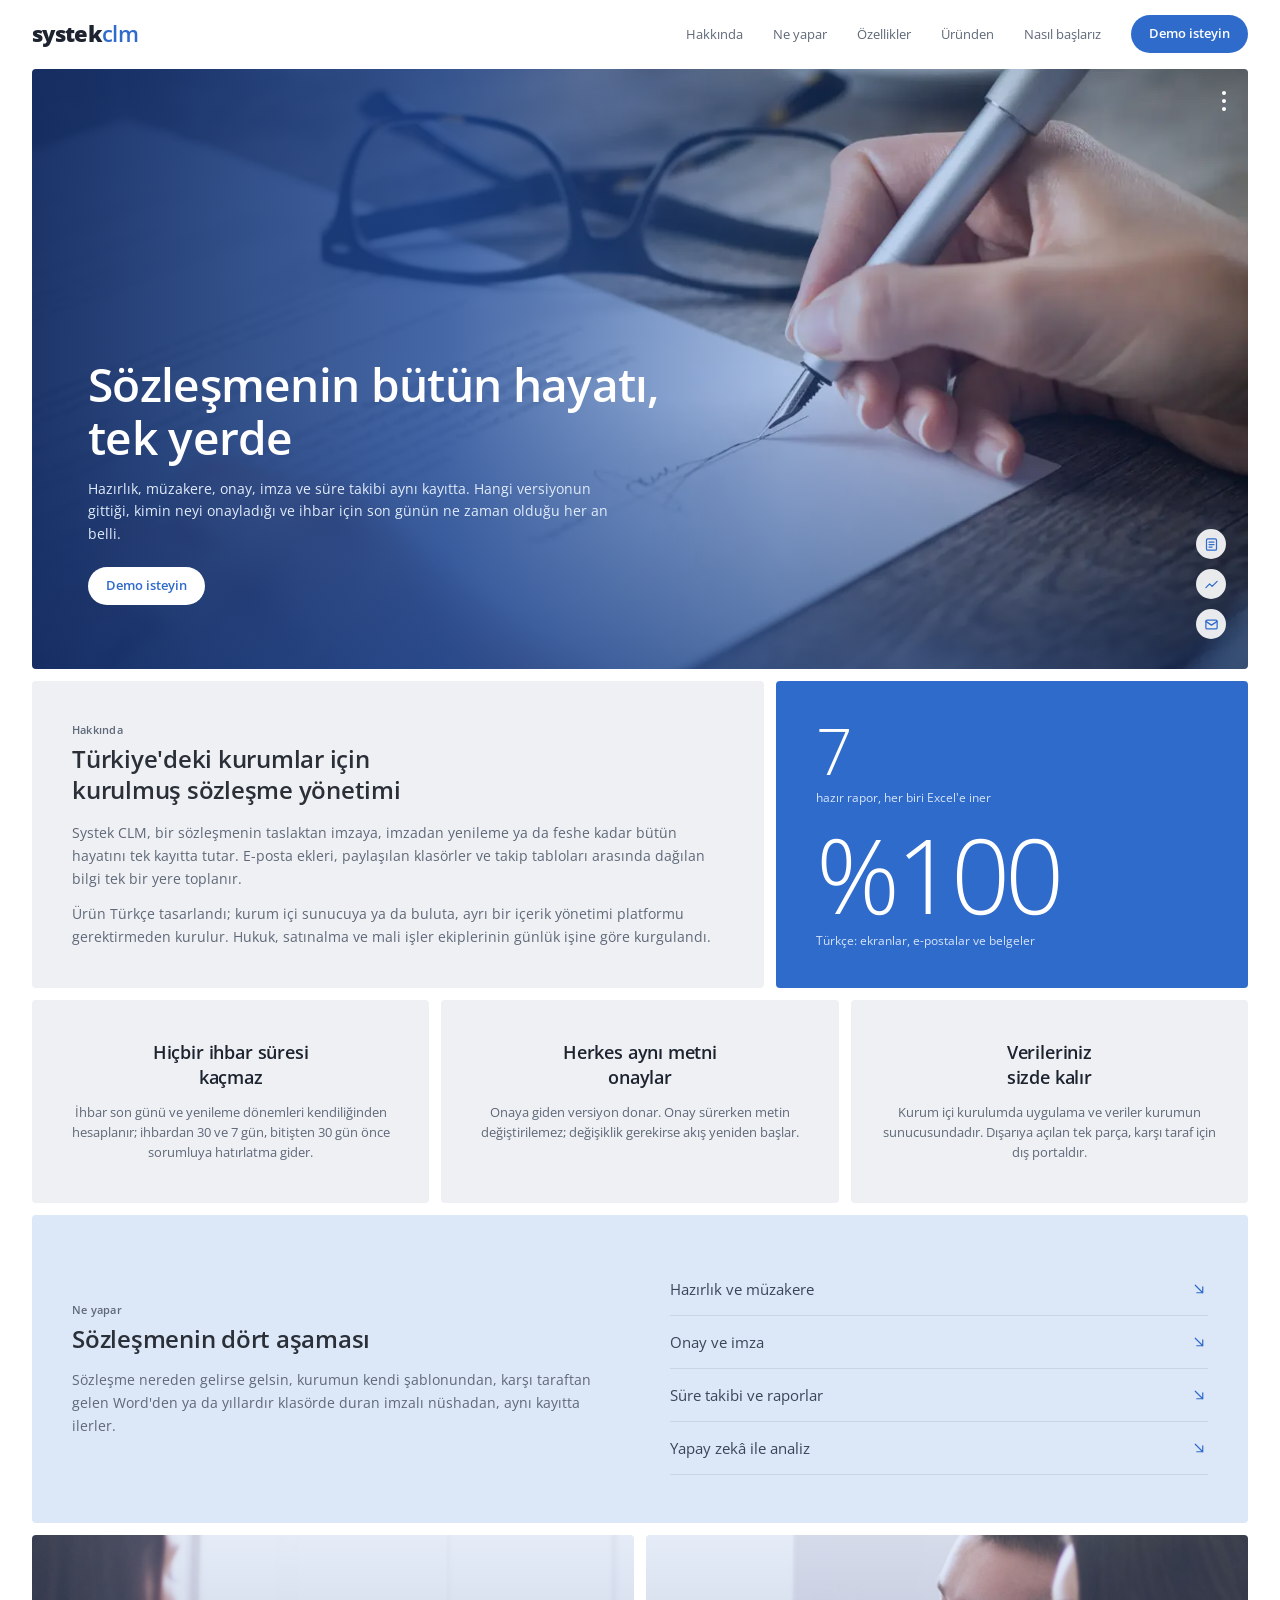
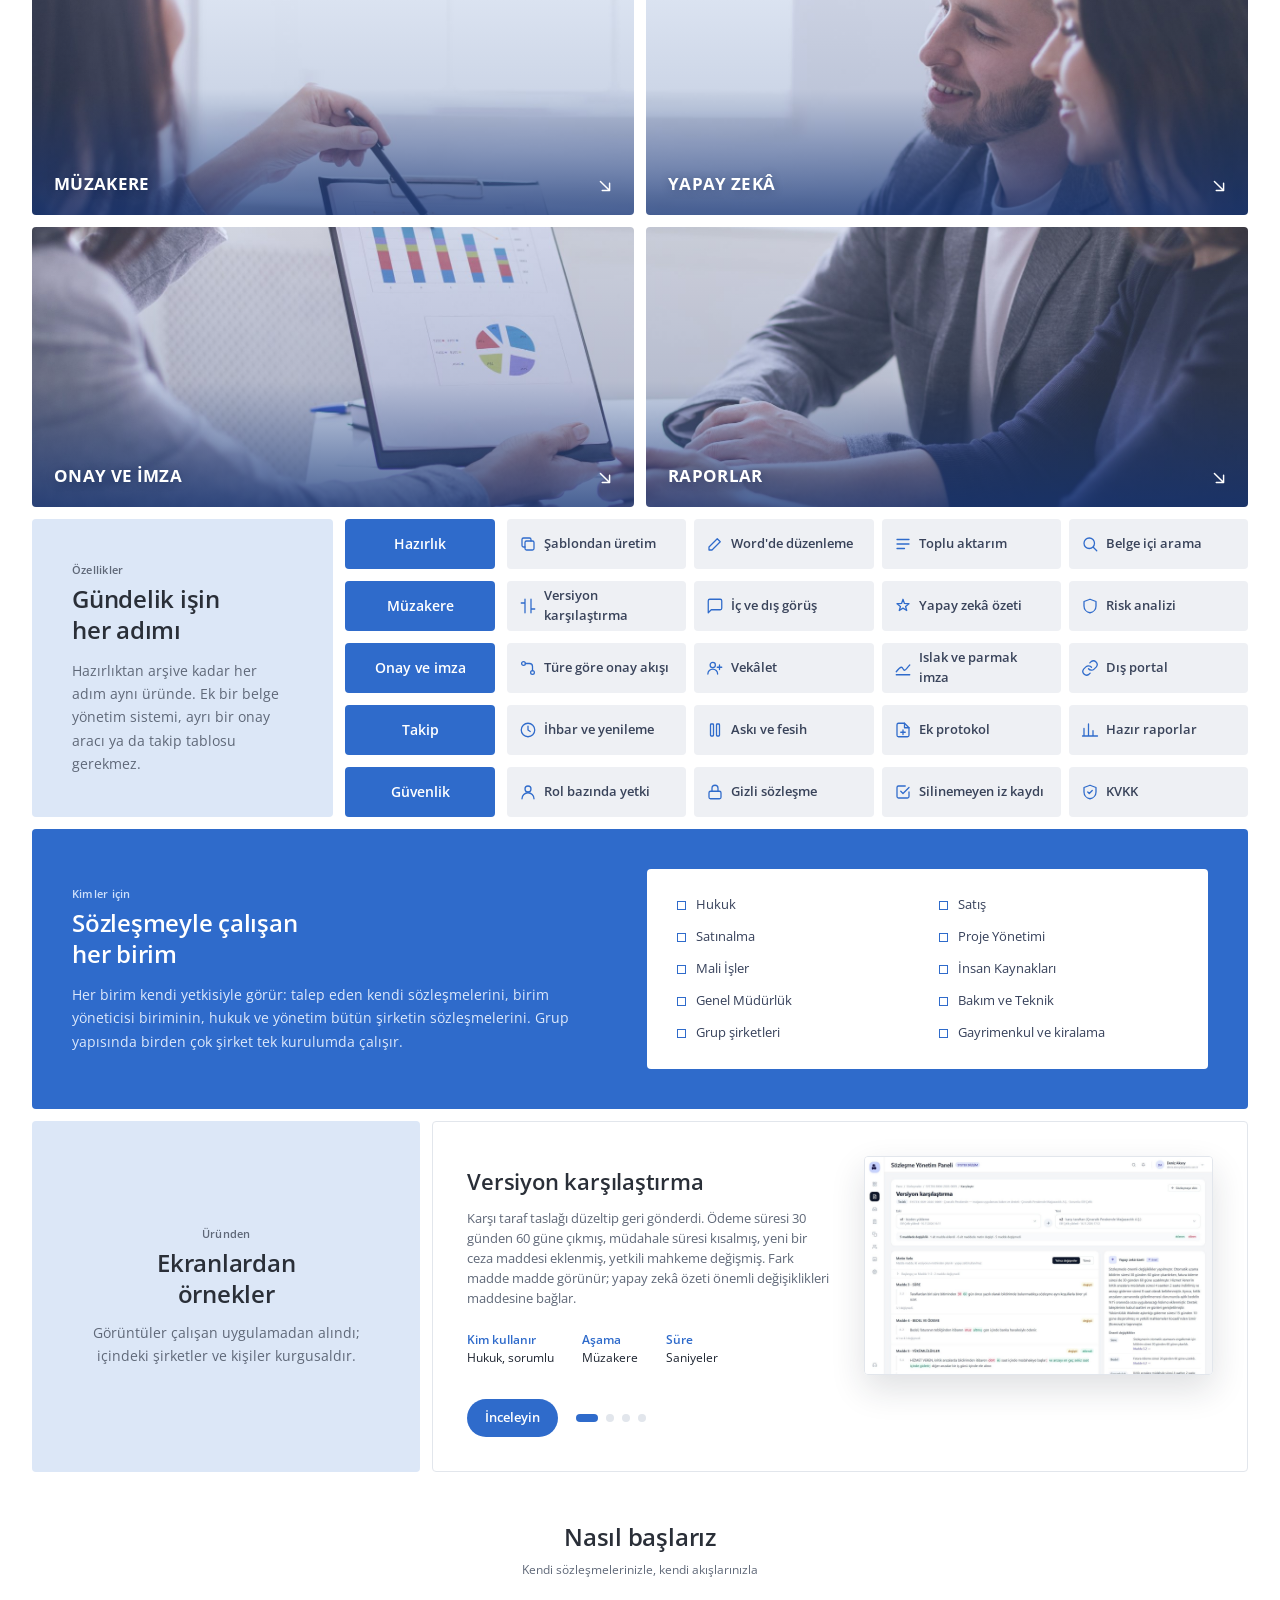
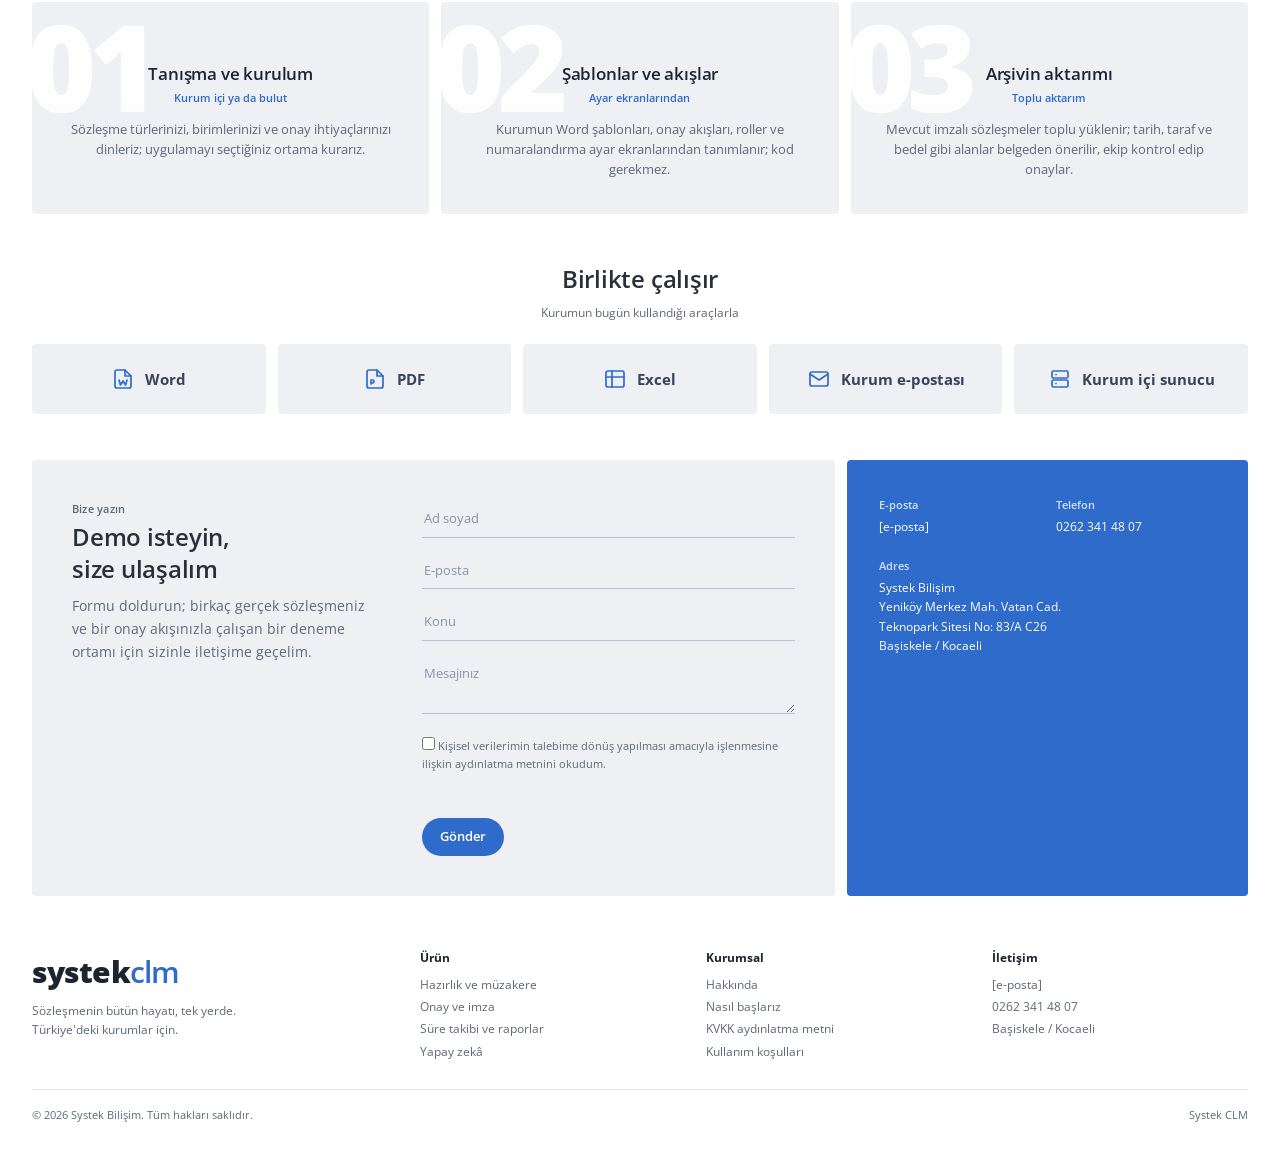
==== commit 96ad186d: "Ana sayfa 2x2 kutular: tek fotoğraf dört parça Co-Authored-By: Claude Opus 5.5 <noreply@anthropic.co" ====
--- a/index.html
+++ b/index.html
@@ -94,10 +94,10 @@
   </section>
 
   <section class="izgara dortlu" aria-label="Özellik sayfaları">
-    <a class="gorsel-kutu" href="muzakere.html"><img src="assets/kutu-muzakere.jpg" alt="" loading="lazy" width="1000" height="416"><span>Müzakere</span><svg class="ok" viewBox="0 0 24 24" fill="none" stroke="currentColor" stroke-width="1.6" stroke-linecap="round" stroke-linejoin="round"><path d="M7 7l10 10M17 9v8H9"/></svg></a>
-    <a class="gorsel-kutu" href="yapay-zeka.html"><img src="assets/kutu-yz.jpg" alt="" loading="lazy" width="1000" height="900"><span>Yapay zekâ</span><svg class="ok" viewBox="0 0 24 24" fill="none" stroke="currentColor" stroke-width="1.6" stroke-linecap="round" stroke-linejoin="round"><path d="M7 7l10 10M17 9v8H9"/></svg></a>
-    <a class="gorsel-kutu" href="onay-imza.html"><img src="assets/kutu-onay.jpg" alt="" loading="lazy" width="1000" height="350"><span>Onay ve imza</span><svg class="ok" viewBox="0 0 24 24" fill="none" stroke="currentColor" stroke-width="1.6" stroke-linecap="round" stroke-linejoin="round"><path d="M7 7l10 10M17 9v8H9"/></svg></a>
-    <a class="gorsel-kutu" href="raporlar.html"><img src="assets/kutu-raporlar.jpg" alt="" loading="lazy" width="1000" height="431"><span>Raporlar</span><svg class="ok" viewBox="0 0 24 24" fill="none" stroke="currentColor" stroke-width="1.6" stroke-linecap="round" stroke-linejoin="round"><path d="M7 7l10 10M17 9v8H9"/></svg></a>
+    <a class="gorsel-kutu parca p1" href="muzakere.html"><span>Müzakere</span><svg class="ok" viewBox="0 0 24 24" fill="none" stroke="currentColor" stroke-width="1.6" stroke-linecap="round" stroke-linejoin="round"><path d="M7 7l10 10M17 9v8H9"/></svg></a>
+    <a class="gorsel-kutu parca p2" href="yapay-zeka.html"><span>Yapay zekâ</span><svg class="ok" viewBox="0 0 24 24" fill="none" stroke="currentColor" stroke-width="1.6" stroke-linecap="round" stroke-linejoin="round"><path d="M7 7l10 10M17 9v8H9"/></svg></a>
+    <a class="gorsel-kutu parca p3" href="onay-imza.html"><span>Onay ve imza</span><svg class="ok" viewBox="0 0 24 24" fill="none" stroke="currentColor" stroke-width="1.6" stroke-linecap="round" stroke-linejoin="round"><path d="M7 7l10 10M17 9v8H9"/></svg></a>
+    <a class="gorsel-kutu parca p4" href="raporlar.html"><span>Raporlar</span><svg class="ok" viewBox="0 0 24 24" fill="none" stroke="currentColor" stroke-width="1.6" stroke-linecap="round" stroke-linejoin="round"><path d="M7 7l10 10M17 9v8H9"/></svg></a>
   </section>
 
   <section class="izgara ozellikler" id="ozellikler">
--- a/styles.css
+++ b/styles.css
@@ -102,6 +102,22 @@
 .gorsel-kutu span { position: absolute; z-index: 2; left: 22px; bottom: 18px; font-family: var(--baslik); font-weight: 700; font-size: 17px; letter-spacing: .02em; text-transform: uppercase; }
 .gorsel-kutu .ok { position: absolute; z-index: 2; right: 18px; bottom: 18px; width: 22px; height: 22px; }
 
+/* Tek fotoğraf, dört parça: her kutu fotoğrafın kendi konumundaki bölümünü gösterir (konteyner birimleriyle "cover"). */
+.dortlu { container-type: inline-size; --h: 280px; --g: var(--bosluk); --oran: 1.5677;
+  --H: calc(var(--h) * 2 + var(--g)); --iw: max(100cqw, calc(var(--H) * var(--oran))); --ih: calc(var(--iw) / var(--oran));
+  --ox: calc((100cqw - var(--iw)) * .5); --oy: calc((var(--H) - var(--ih)) * .14); }
+.parca { height: var(--h); background-color: #9DB6DA; background-repeat: no-repeat;
+  background-image: linear-gradient(0deg, rgba(20, 52, 118, .78) 0%, rgba(30, 72, 150, .22) 45%, rgba(47, 107, 203, .12) 100%),
+    url("assets/financial-advisor-showing-payments-plan-to-young-YGMHTFM-scaled.jpg");
+  background-size: auto, var(--iw) var(--ih); }
+.parca::after { display: none; }
+.parca.p1 { background-position: 0 0, var(--ox) var(--oy); }
+.parca.p2 { background-position: 0 0, calc(var(--ox) - 50cqw - var(--g) / 2) var(--oy); }
+.parca.p3 { background-position: 0 0, var(--ox) calc(var(--oy) - var(--h) - var(--g)); }
+.parca.p4 { background-position: 0 0, calc(var(--ox) - 50cqw - var(--g) / 2) calc(var(--oy) - var(--h) - var(--g)); }
+.parca span, .parca .ok { text-shadow: 0 1px 8px rgba(10, 30, 70, .35); }
+.parca:hover { filter: brightness(1.06); }
+
 /* Özellikler (teknoloji yığını düzeni) */
 .ozellikler { grid-template-columns: .8fr 2.4fr; }
 .ozellikler .acik { display: flex; flex-direction: column; justify-content: center; padding: 40px; }
@@ -222,7 +238,10 @@
   .kahraman-ic { padding: 0 24px 40px; }
   .kahraman-yan { display: none; }
   .kahraman h1 { font-size: 30px; }
-  .hakkinda, .uclu, .dortlu, .iletisim, .ic-ikili, .diger { grid-template-columns: 1fr; }
+  .hakkinda, .uclu, .iletisim, .ic-ikili, .diger { grid-template-columns: 1fr; }
+  .dortlu { --h: 170px; }
+  .gorsel-kutu.parca span { font-size: 14px; left: 14px; bottom: 12px; }
+  .gorsel-kutu.parca .ok { right: 12px; bottom: 12px; }
   .hakkinda .gri, .kimler, .ne-yapar, .form, .ic-ikili .gri { padding: 28px 22px; }
   .sayilar { padding: 28px 22px; }
   .sayi.dev { font-size: 84px; }
@@ -244,4 +263,6 @@
   .beyaz-kart, .kontrol ul { grid-template-columns: 1fr; }
   .bilgi { grid-template-columns: 1fr; }
   .gorsel-kutu { height: 180px; }
-}
+  .dortlu { --h: 130px; }
+  .gorsel-kutu.parca { height: var(--h); }
+}
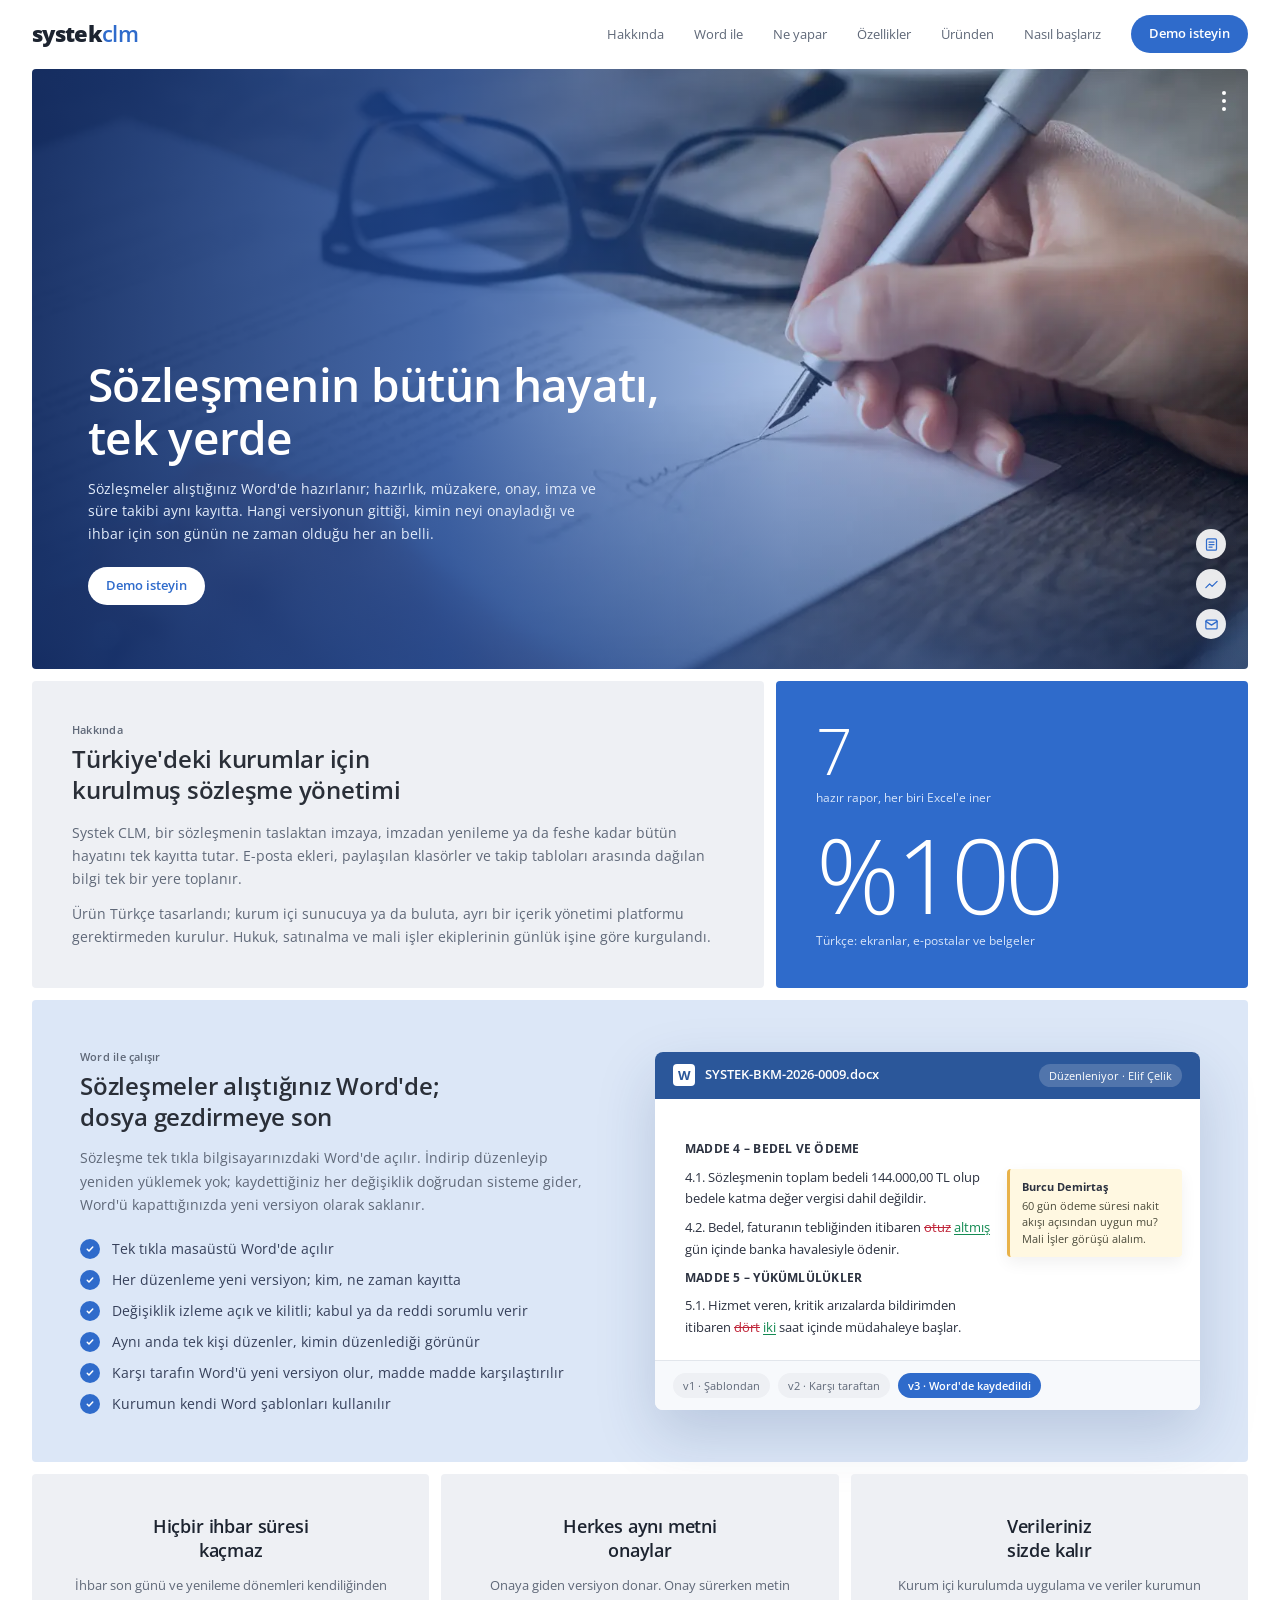
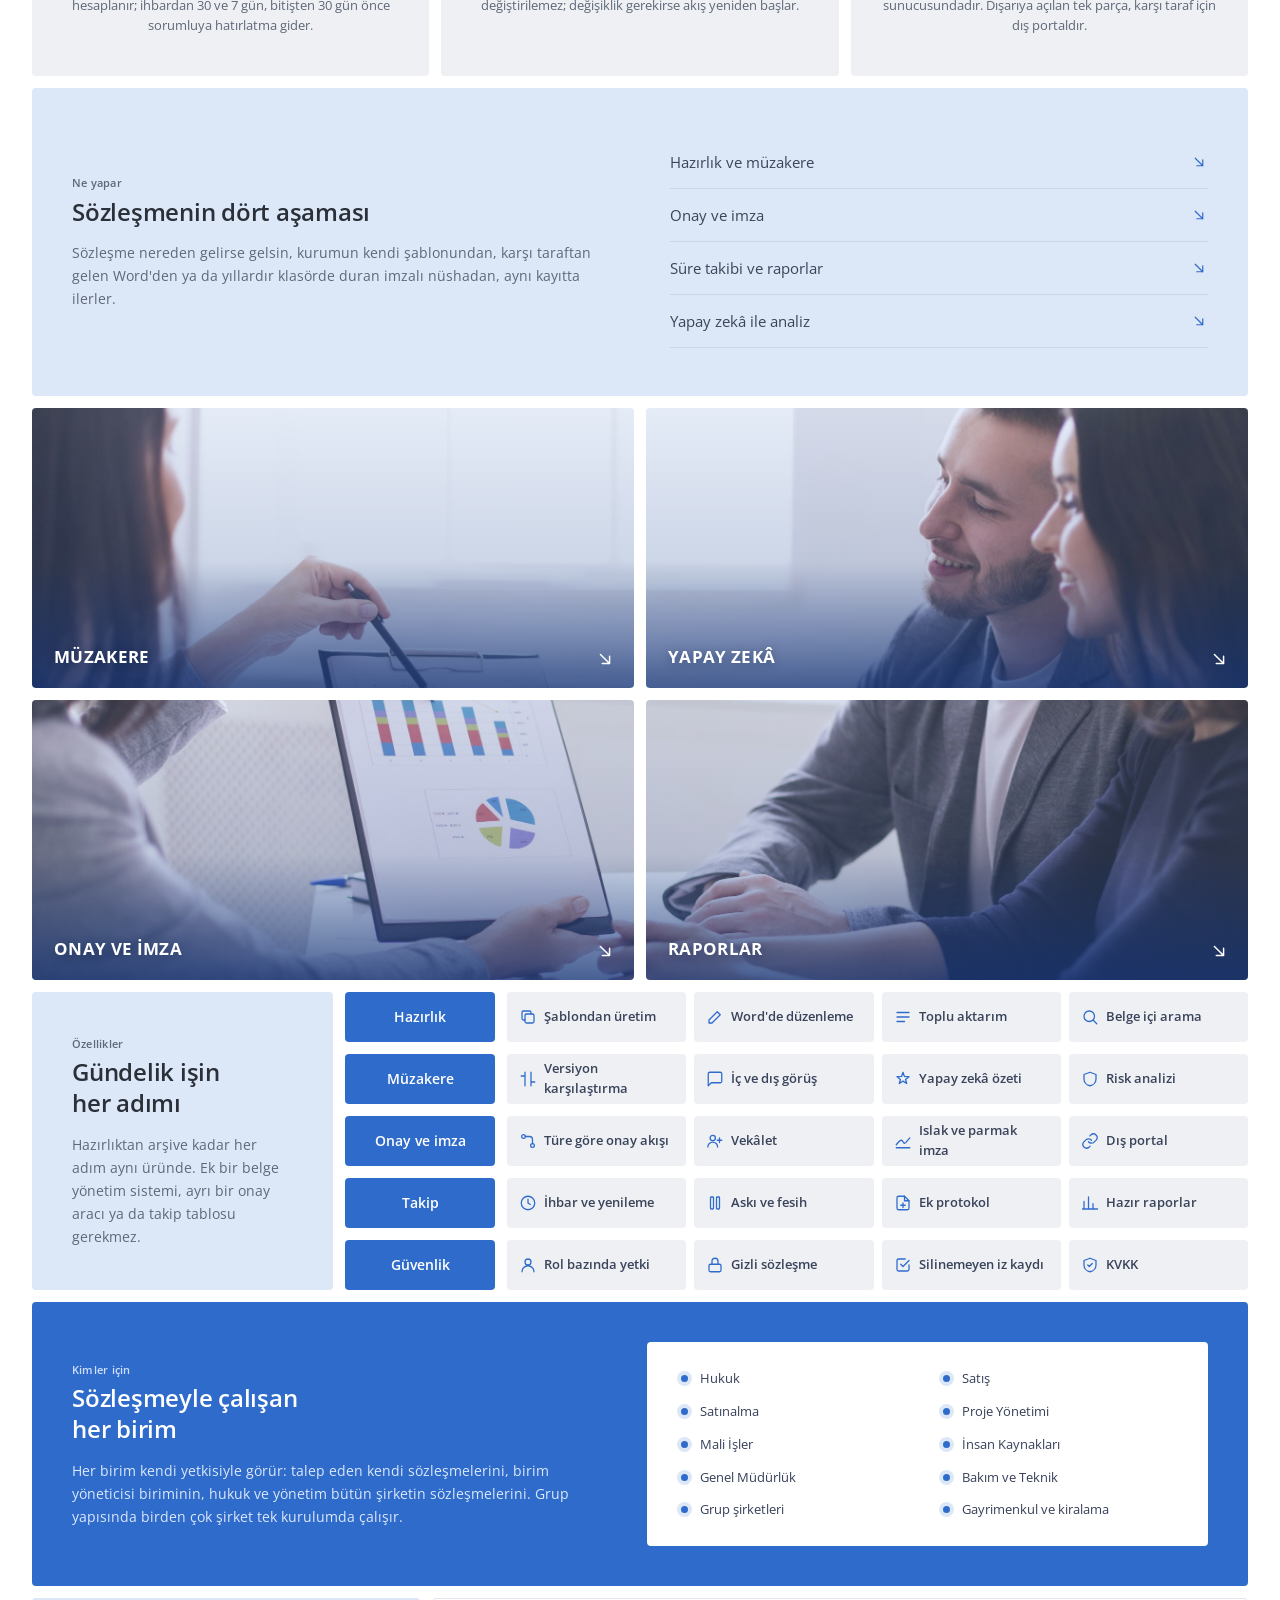
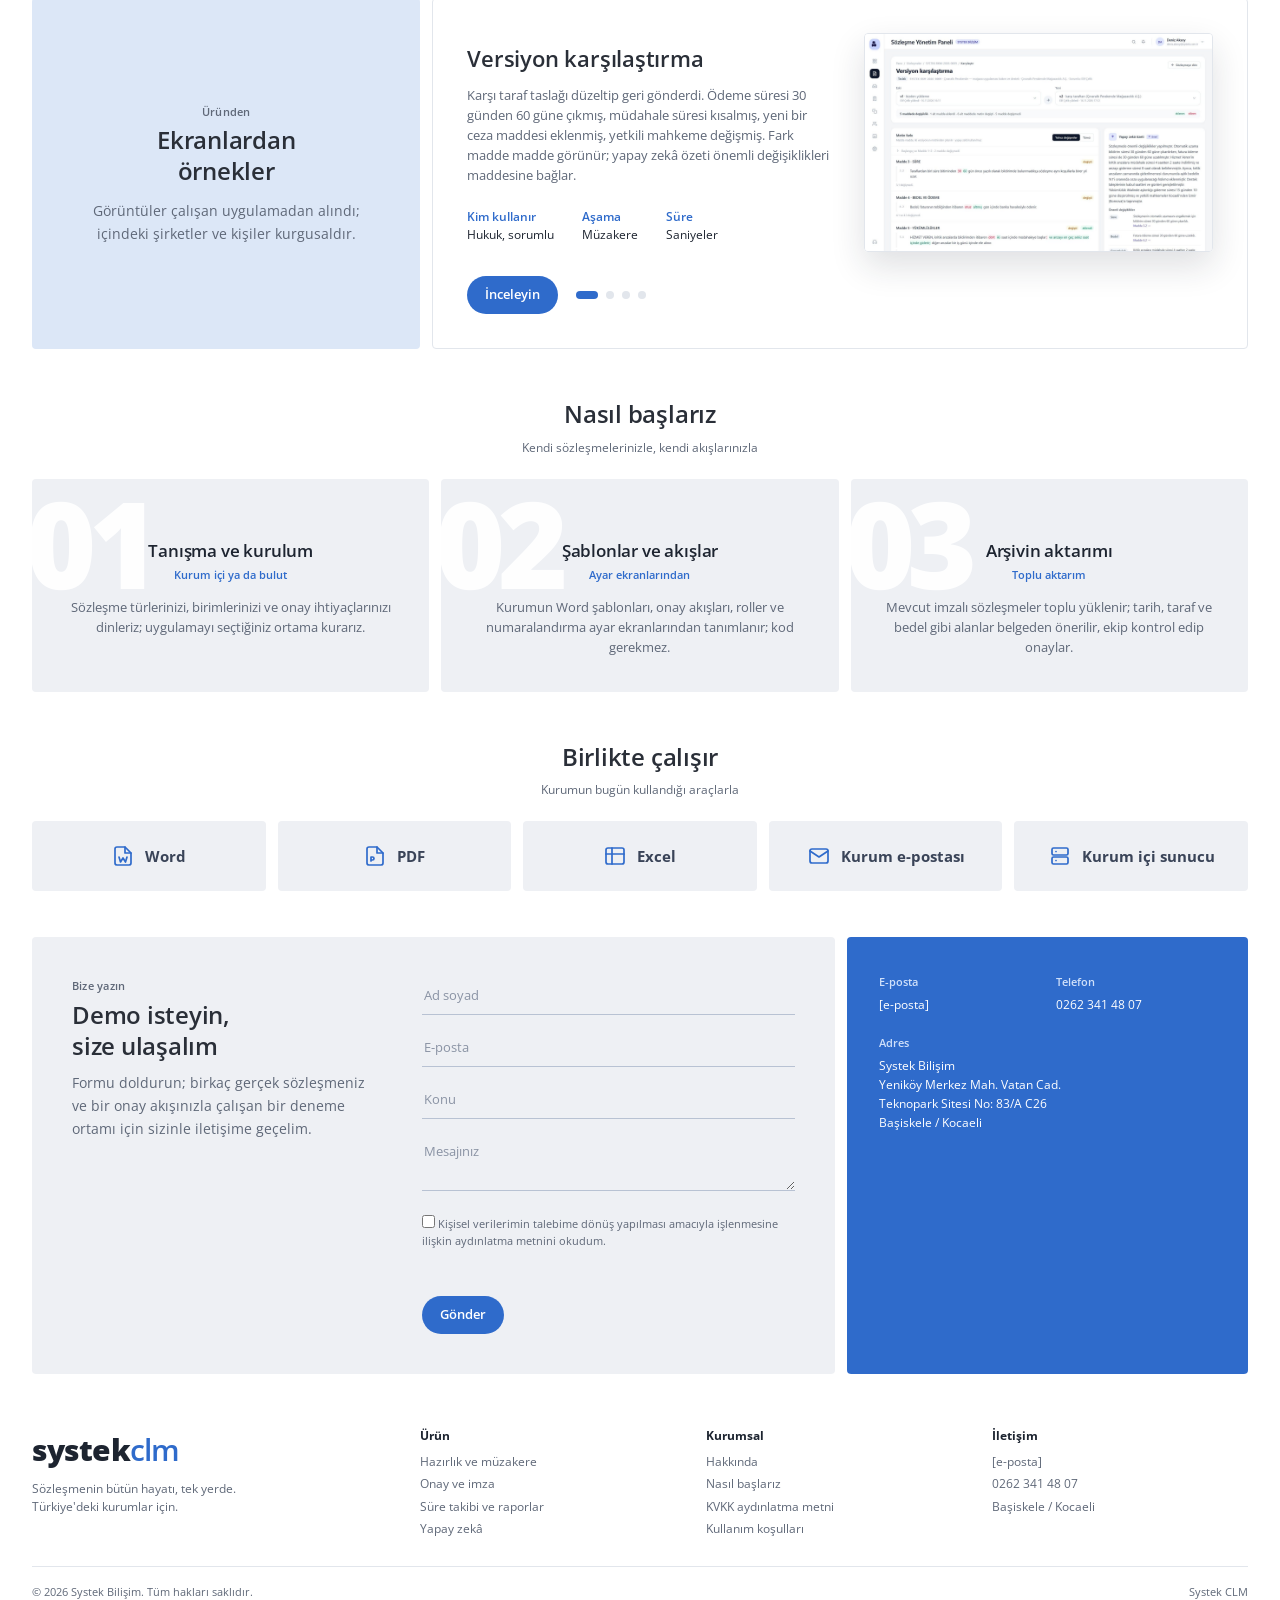
==== commit d5f2d1f1: "Word ile çalışma öne çıkarıldı: ana sayfa bölümü, giriş metni, müzakere sayfası Co-Authored-By: Clau" ====
--- a/index.html
+++ b/index.html
@@ -4,7 +4,7 @@
 <meta charset="utf-8">
 <meta name="viewport" content="width=device-width, initial-scale=1">
 <title>Systek CLM — Sözleşme Yönetimi</title>
-<meta name="description" content="Systek CLM: sözleşmenin hazırlığından imzasına, imzasından yenilemesine bütün hayatı tek yerde. Türkiye'deki kurumlar için kurulmuş sözleşme yönetimi.">
+<meta name="description" content="Systek CLM: sözleşmeler Word'de hazırlanır; sözleşmenin hazırlığından imzasına, imzasından yenilemesine bütün hayatı tek yerde. Türkiye'deki kurumlar için kurulmuş sözleşme yönetimi.">
 <link rel="preconnect" href="https://fonts.googleapis.com">
 <link rel="preconnect" href="https://fonts.gstatic.com" crossorigin>
 <link href="https://fonts.googleapis.com/css2?family=Open+Sans:wght@300;400;500;600;700;800&display=swap" rel="stylesheet">
@@ -18,6 +18,7 @@
     <button class="menu-dugme" type="button" aria-label="Menüyü aç" aria-expanded="false" aria-controls="menu"><span></span><span></span><span></span></button>
     <nav class="menu" id="menu" aria-label="Ana menü">
       <a href="#hakkinda">Hakkında</a>
+      <a href="#word">Word ile</a>
       <a href="#ne-yapar">Ne yapar</a>
       <a href="#ozellikler">Özellikler</a>
       <a href="#urunden">Üründen</a>
@@ -34,7 +35,7 @@
       <div class="uc-nokta" aria-hidden="true"><i></i><i></i><i></i></div>
       <div class="kahraman-ic">
         <h1>Sözleşmenin bütün hayatı, tek yerde</h1>
-        <p>Hazırlık, müzakere, onay, imza ve süre takibi aynı kayıtta. Hangi versiyonun gittiği, kimin neyi onayladığı ve ihbar için son günün ne zaman olduğu her an belli.</p>
+        <p>Sözleşmeler alıştığınız Word'de hazırlanır; hazırlık, müzakere, onay, imza ve süre takibi aynı kayıtta. Hangi versiyonun gittiği, kimin neyi onayladığı ve ihbar için son günün ne zaman olduğu her an belli.</p>
         <a class="hap beyaz" href="#iletisim">Demo isteyin</a>
       </div>
       <div class="kahraman-yan" aria-hidden="true">
@@ -59,6 +60,36 @@
       <div class="sayi-alt">hazır rapor, her biri Excel'e iner</div>
       <div class="sayi dev">%100</div>
       <div class="sayi-alt">Türkçe: ekranlar, e-postalar ve belgeler</div>
+    </div>
+  </section>
+
+  <section class="izgara" id="word">
+    <div class="kutu acik word">
+      <div>
+        <span class="etiket">Word ile çalışır</span>
+        <h2 class="baslik-buyuk">Sözleşmeler alıştığınız Word'de;<br>dosya gezdirmeye son</h2>
+        <p class="metin">Sözleşme tek tıkla bilgisayarınızdaki Word'de açılır. İndirip düzenleyip yeniden yüklemek yok; kaydettiğiniz her değişiklik doğrudan sisteme gider, Word'ü kapattığınızda yeni versiyon olarak saklanır.</p>
+        <ul class="isaretli">
+          <li>Tek tıkla masaüstü Word'de açılır</li>
+          <li>Her düzenleme yeni versiyon; kim, ne zaman kayıtta</li>
+          <li>Değişiklik izleme açık ve kilitli; kabul ya da reddi sorumlu verir</li>
+          <li>Aynı anda tek kişi düzenler, kimin düzenlediği görünür</li>
+          <li>Karşı tarafın Word'ü yeni versiyon olur, madde madde karşılaştırılır</li>
+          <li>Kurumun kendi Word şablonları kullanılır</li>
+        </ul>
+      </div>
+      <div class="belge-cizim" aria-hidden="true">
+        <div class="belge-ust"><span class="belge-ad"><b>W</b>SYSTEK-BKM-2026-0009.docx</span><span class="belge-durum">Düzenleniyor · Elif Çelik</span></div>
+        <div class="belge-govde">
+          <p class="belge-baslik">MADDE 4 – BEDEL VE ÖDEME</p>
+          <p>4.1. Sözleşmenin toplam bedeli 144.000,00 TL olup bedele katma değer vergisi dahil değildir.</p>
+          <p>4.2. Bedel, faturanın tebliğinden itibaren <del>otuz</del> <ins>altmış</ins> gün içinde banka havalesiyle ödenir.</p>
+          <p class="belge-baslik">MADDE 5 – YÜKÜMLÜLÜKLER</p>
+          <p>5.1. Hizmet veren, kritik arızalarda bildirimden itibaren <del>dört</del> <ins>iki</ins> saat içinde müdahaleye başlar.</p>
+          <span class="belge-yorum"><b>Burcu Demirtaş</b>60 gün ödeme süresi nakit akışı açısından uygun mu? Mali İşler görüşü alalım.</span>
+        </div>
+        <div class="belge-alt"><span>v1 · Şablondan</span><span>v2 · Karşı taraftan</span><span class="son">v3 · Word'de kaydedildi</span></div>
+      </div>
     </div>
   </section>
 
--- a/styles.css
+++ b/styles.css
@@ -80,6 +80,29 @@
 .sayi.dev { font-size: 104px; margin-top: 14px; }
 .sayi-alt { font-size: 11.5px; color: #D6E4FA; margin-top: 6px; }
 
+/* Word ile çalışır */
+.word { display: grid; grid-template-columns: 1fr 1.05fr; gap: 56px; align-items: center; padding: 48px; }
+.word .baslik-buyuk { margin-bottom: 14px; }
+.isaretli { list-style: none; display: grid; gap: 10px; margin-top: 22px; }
+.isaretli li { font-size: 14px; color: #36405A; display: flex; gap: 12px; align-items: flex-start; line-height: 1.5; }
+.isaretli li::before { content: ''; flex: none; width: 20px; height: 20px; margin-top: 1px; border-radius: 50%;
+  background: var(--mavi) url("data:image/svg+xml,%3Csvg xmlns='http://www.w3.org/2000/svg' viewBox='0 0 24 24' fill='none' stroke='%23ffffff' stroke-width='3' stroke-linecap='round' stroke-linejoin='round'%3E%3Cpath d='M6.5 12.5l3.5 3.5 7.5-8'/%3E%3C/svg%3E") center / 12px no-repeat; }
+.belge-cizim { background: var(--beyaz); border-radius: 8px; box-shadow: 0 24px 60px rgba(29, 54, 110, .18); overflow: hidden; font-size: 12.5px; }
+.belge-ust { display: flex; flex-wrap: wrap; justify-content: space-between; align-items: center; gap: 8px 12px; padding: 12px 18px; background: #2B579A; color: #fff; }
+.belge-ad { display: flex; align-items: center; gap: 10px; font-weight: 600; white-space: nowrap; }
+.belge-ad b { width: 22px; height: 22px; border-radius: 4px; background: #fff; color: #2B579A; display: grid; place-items: center; font-size: 13px; }
+.belge-durum { font-size: 11px; background: rgba(255, 255, 255, .18); padding: 3px 10px; border-radius: 999px; white-space: nowrap; }
+.belge-govde { position: relative; padding: 26px 210px 22px 30px; color: #2C3240; line-height: 1.7; min-height: 250px; }
+.belge-govde p + p { margin-top: 8px; }
+.belge-baslik { font-weight: 700; font-size: 11.5px; letter-spacing: .02em; margin-top: 14px; }
+.belge-govde del { color: #C0263A; text-decoration: line-through; }
+.belge-govde ins { color: #138A52; text-decoration: underline; text-underline-offset: 2px; }
+.belge-yorum { position: absolute; right: 18px; top: 70px; width: 175px; background: #FFF8E1; border-left: 3px solid #E8B24A; border-radius: 4px; padding: 10px 12px; font-size: 11px; line-height: 1.5; color: #4A4A3A; box-shadow: 0 6px 16px rgba(0, 0, 0, .06); }
+.belge-yorum b { display: block; font-size: 11px; margin-bottom: 2px; color: #2C3240; }
+.belge-alt { display: flex; gap: 8px; flex-wrap: wrap; padding: 12px 18px; border-top: 1px solid var(--gri-koyu); background: #F7F9FC; }
+.belge-alt span { font-size: 11px; padding: 4px 10px; border-radius: 999px; background: var(--gri); color: var(--soluk); }
+.belge-alt .son { background: var(--mavi); color: #fff; font-weight: 600; }
+
 /* Değer kartları */
 .uclu { grid-template-columns: repeat(3, 1fr); }
 .deger { text-align: center; padding: 40px 30px; }
@@ -133,8 +156,8 @@
 .kimler { display: grid; grid-template-columns: 1fr 1.05fr; gap: 40px; align-items: center; padding: 40px; }
 .kimler .baslik-buyuk { margin-bottom: 14px; }
 .beyaz-kart { background: var(--beyaz); border-radius: var(--kose); padding: 26px 30px; color: var(--metin); display: grid; grid-template-columns: 1fr 1fr; gap: 12px 24px; }
-.beyaz-kart li { list-style: none; font-size: 12.5px; display: flex; gap: 10px; align-items: center; color: #36405A; }
-.beyaz-kart li::before { content: ''; width: 7px; height: 7px; border: 1.5px solid var(--mavi); flex: none; }
+.beyaz-kart li { list-style: none; font-size: 13px; display: flex; gap: 12px; align-items: center; color: #36405A; }
+.beyaz-kart li::before { content: ''; flex: none; width: 7px; height: 7px; border-radius: 50%; background: var(--mavi); box-shadow: 0 0 0 4px var(--mavi-acik); margin-left: 4px; }
 
 /* Üründen (vaka kaydırıcı) */
 .urunden { grid-template-columns: 1fr 2.1fr; }
@@ -202,10 +225,14 @@
 .alt-telif { border-top: 1px solid var(--gri-koyu); padding-top: 16px; font-size: 11px; color: var(--soluk); display: flex; justify-content: space-between; gap: 16px; flex-wrap: wrap; }
 
 /* İç sayfa */
-.ic-kahraman { height: 380px; border-radius: var(--kose); overflow: hidden; position: relative; display: flex; align-items: flex-end; color: #fff; }
-.ic-kahraman img { position: absolute; inset: 0; width: 100%; height: 100%; object-fit: cover; object-position: left top; filter: grayscale(1) contrast(1.05); }
-.ic-kahraman::after { content: ''; position: absolute; inset: 0; background: linear-gradient(180deg, rgba(30, 36, 48, .15), rgba(30, 36, 48, .75)); }
-.ic-kahraman h1 { position: relative; z-index: 2; font-size: 38px; font-weight: 600; padding: 0 0 40px 40px; }
+.ic-kahraman { height: 380px; border-radius: var(--kose); overflow: hidden; position: relative; display: flex; align-items: flex-end; color: #fff;
+  background-color: #2C5FB4;
+  background-image:
+    linear-gradient(90deg, rgba(18, 44, 100, .92) 0%, rgba(30, 72, 150, .78) 34%, rgba(47, 107, 203, .3) 64%, rgba(47, 107, 203, .06) 100%),
+    linear-gradient(0deg, rgba(14, 34, 80, .5) 0%, rgba(14, 34, 80, 0) 50%),
+    url("assets/sozlesme.webp");
+  background-size: auto, auto, cover; background-position: center, center, 70% 40%; }
+.ic-kahraman h1 { position: relative; font-size: 38px; font-weight: 600; padding: 0 0 40px 40px; }
 .yol-izi { font-size: 12px; color: var(--soluk); margin: 18px 0 14px; }
 .yol-izi a { color: var(--mavi); }
 .ic-ikili { grid-template-columns: 1.2fr 1fr; }
@@ -214,13 +241,27 @@
 .kontrol { background: var(--beyaz); border: 1px solid var(--gri-koyu); border-radius: var(--kose); padding: 34px; }
 .kontrol h3 { font-size: 18px; font-weight: 600; margin-bottom: 18px; line-height: 1.3; }
 .kontrol ul { list-style: none; display: grid; grid-template-columns: 1fr 1fr; gap: 12px 20px; }
-.kontrol li { font-size: 12.5px; color: #36405A; display: flex; gap: 10px; align-items: flex-start; }
-.kontrol li::before { content: ''; width: 7px; height: 7px; border: 1.5px solid var(--mavi); flex: none; margin-top: 6px; }
+.kontrol li { font-size: 13px; color: #36405A; display: flex; gap: 12px; align-items: flex-start; line-height: 1.5; }
+.kontrol li::before { content: ''; flex: none; width: 18px; height: 18px; margin-top: 1px; border-radius: 50%;
+  background: var(--mavi-acik) url("data:image/svg+xml,%3Csvg xmlns='http://www.w3.org/2000/svg' viewBox='0 0 24 24' fill='none' stroke='%232F6BCB' stroke-width='3' stroke-linecap='round' stroke-linejoin='round'%3E%3Cpath d='M6.5 12.5l3.5 3.5 7.5-8'/%3E%3C/svg%3E") center / 11px no-repeat; }
 .ekran-kutu { padding: 30px; text-align: center; }
 .ekran-kutu img { margin: 0 auto; border-radius: var(--kose); box-shadow: 0 18px 40px rgba(29, 36, 48, .14); border: 1px solid var(--gri-koyu); }
 .ekran-kutu figcaption { font-size: 11.5px; color: var(--soluk); margin-top: 14px; }
 .diger { grid-template-columns: repeat(3, 1fr); }
-.diger .gorsel-kutu { height: 150px; }
+.diger .gorsel-kutu { height: 170px; }
+/* İç sayfa "Diğer özellikler": her kutu, ana sayfadaki dört parçalı fotoğrafta o özelliğin parçasını gösterir. */
+.bolum { background-color: #9DB6DA; background-repeat: no-repeat;
+  background-image: linear-gradient(0deg, rgba(20, 52, 118, .78) 0%, rgba(30, 72, 150, .22) 50%, rgba(47, 107, 203, .12) 100%),
+    url("assets/financial-advisor-showing-payments-plan-to-young-YGMHTFM-scaled.jpg");
+  background-size: auto, 200% auto; }
+.bolum::after { display: none; }
+.bolum.p1 { background-position: 0 0, 0% 34%; }
+.bolum.p2 { background-position: 0 0, 100% 12%; }
+.bolum.p3 { background-position: 0 0, 0% 78%; }
+.bolum.p4 { background-position: 0 0, 100% 78%; }
+.bolum span, .bolum .ok { text-shadow: 0 1px 8px rgba(10, 30, 70, .35); }
+.bolum:hover { filter: brightness(1.06); }
+
 
 /* Duyarlı */
 @media (max-width: 1024px) {
@@ -245,14 +286,17 @@
   .hakkinda .gri, .kimler, .ne-yapar, .form, .ic-ikili .gri { padding: 28px 22px; }
   .sayilar { padding: 28px 22px; }
   .sayi.dev { font-size: 84px; }
-  .ne-yapar, .kimler, .form { grid-template-columns: 1fr; gap: 24px; }
+  .ne-yapar, .kimler, .form, .word { grid-template-columns: 1fr; gap: 24px; }
+  .word { padding: 28px 22px; }
+  .belge-govde { padding: 20px 18px; }
+  .belge-yorum { position: static; width: auto; margin-top: 14px; display: block; }
   .slayt { grid-template-columns: 1fr; }
   .kaydirici { padding: 22px; }
   .logolar { grid-template-columns: repeat(2, 1fr); }
   .logolar div:last-child { grid-column: 1 / -1; }
   .alt-ust { grid-template-columns: 1fr 1fr; }
   .alt-ust > div:first-child { grid-column: 1 / -1; }
-  .ic-kahraman { height: 280px; }
+  .ic-kahraman { height: 280px; background-image: linear-gradient(0deg, rgba(14, 34, 80, .9) 0%, rgba(20, 50, 110, .65) 55%, rgba(47, 107, 203, .2) 100%), linear-gradient(0deg, transparent, transparent), url("assets/sozlesme.webp"); background-position: center, center, 78% center; }
   .ic-kahraman h1 { font-size: 28px; padding: 0 0 28px 24px; }
 }
 @media (max-width: 520px) {
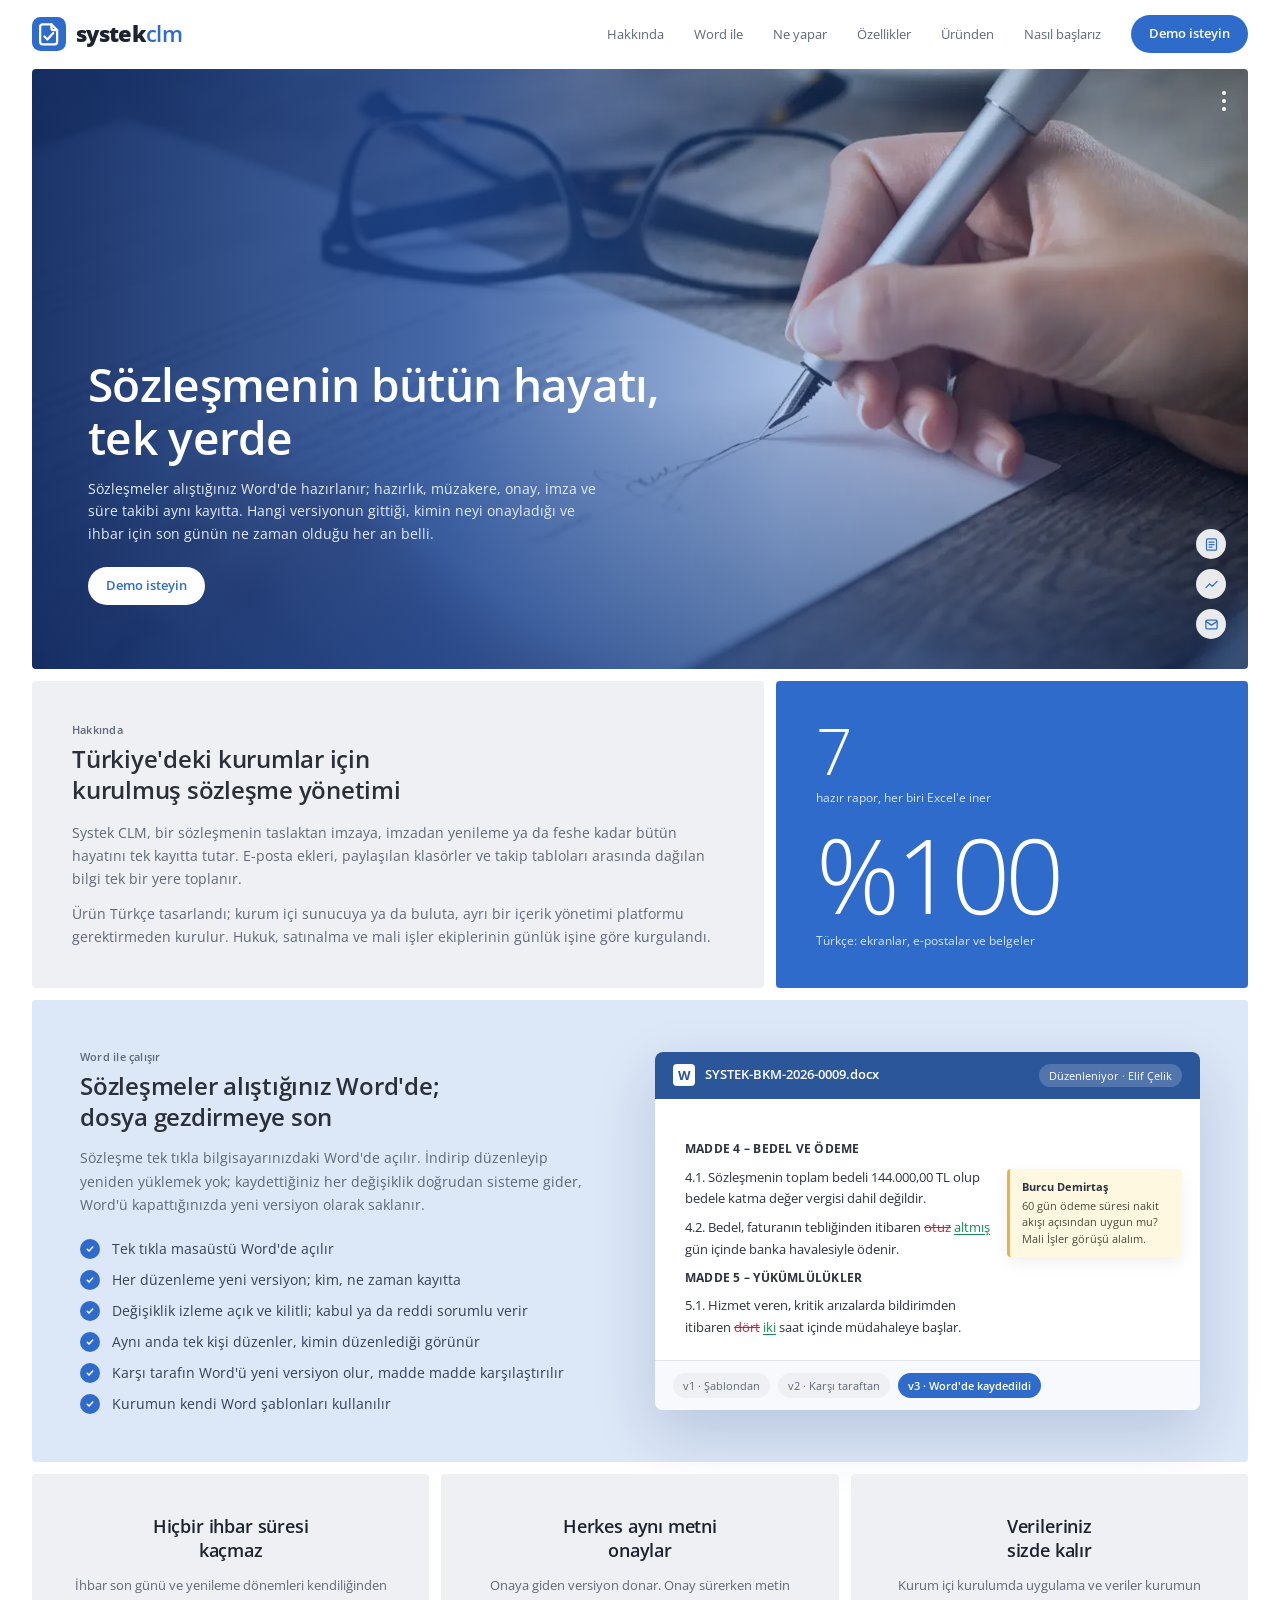
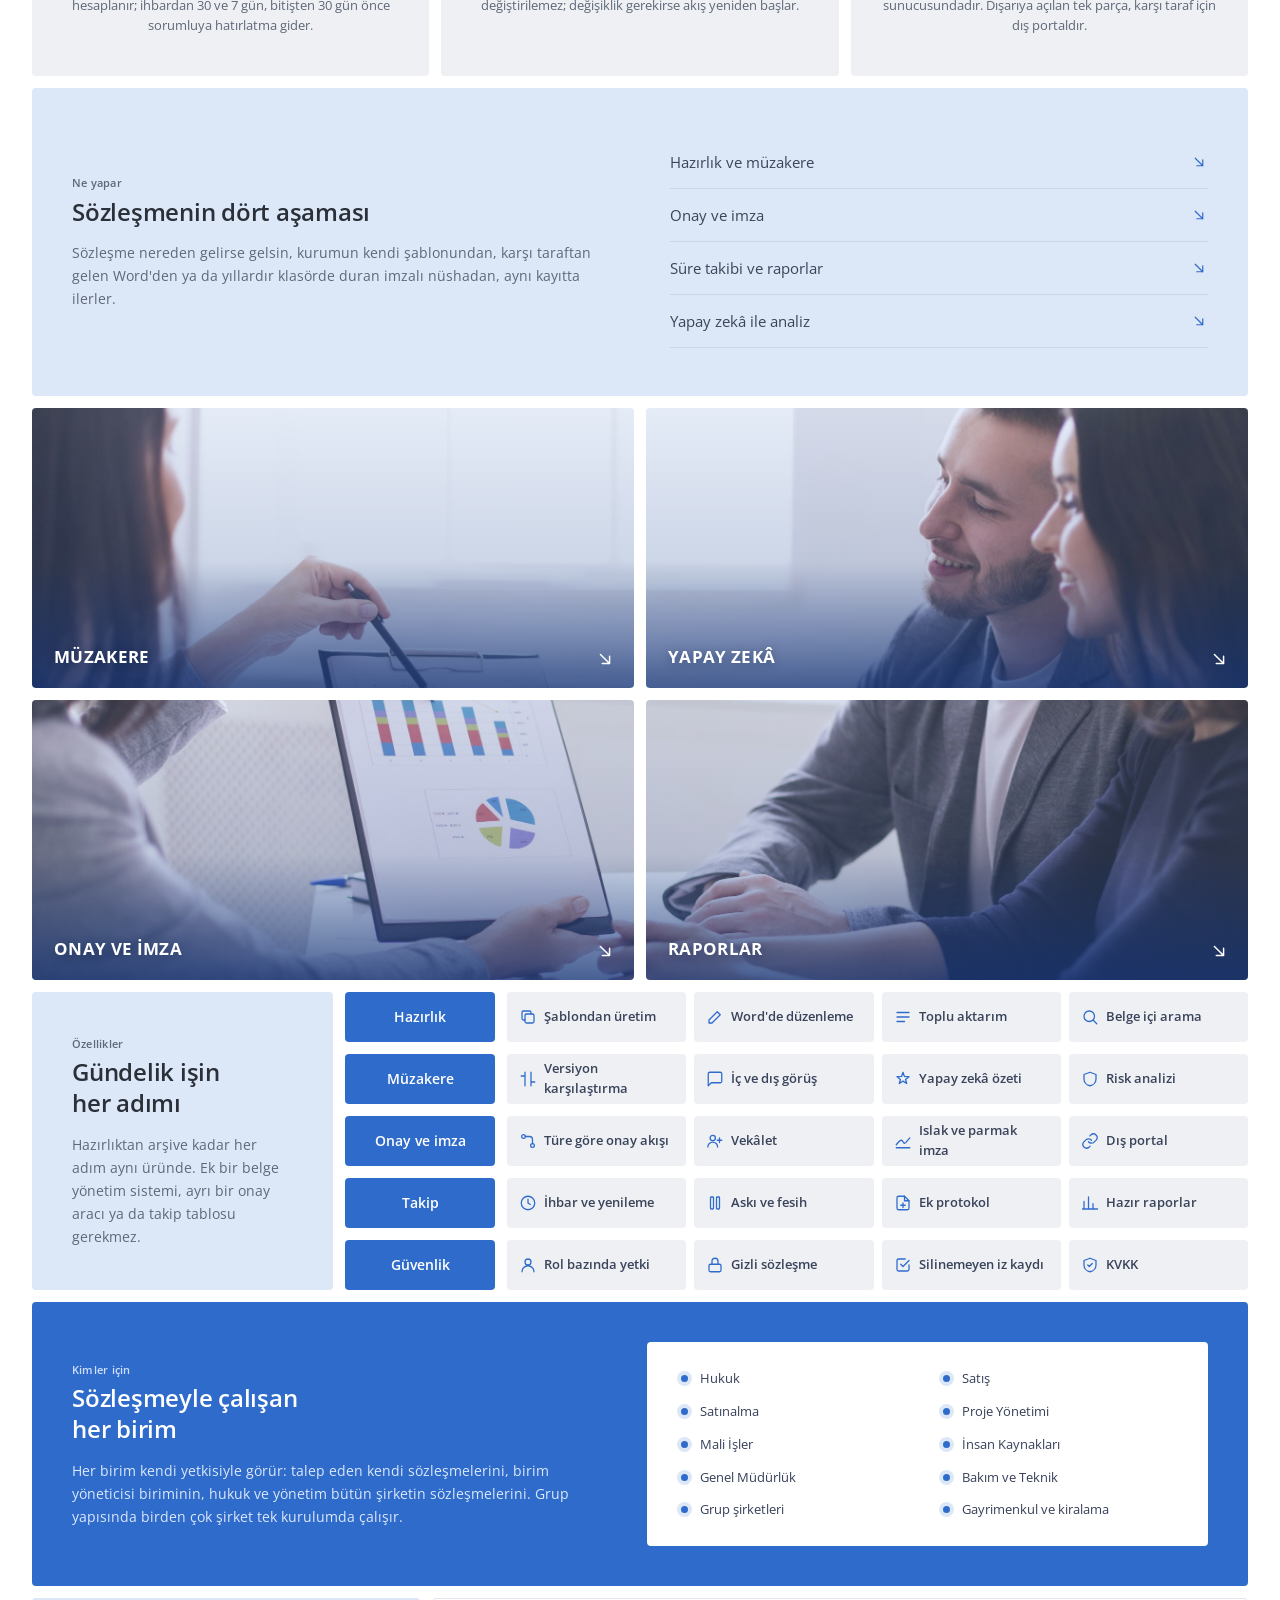
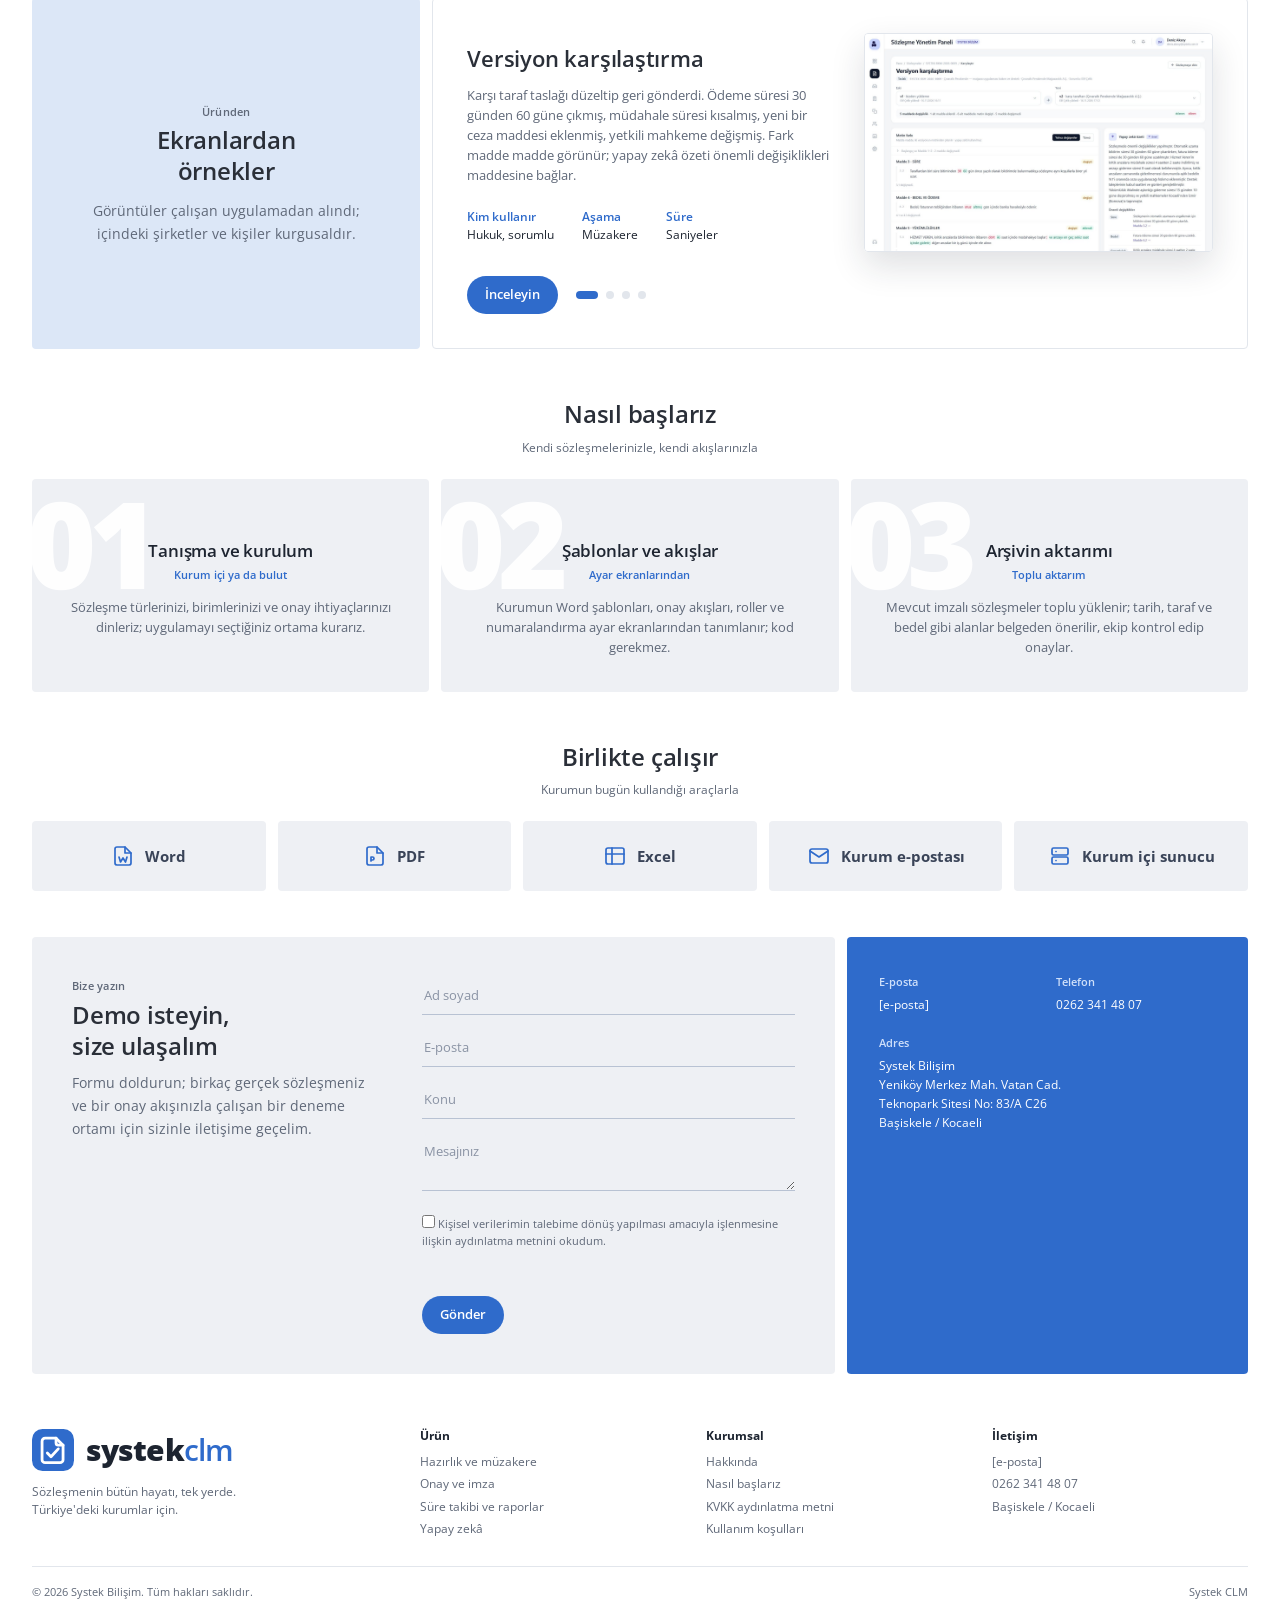
==== commit 079b41f7: "Logo: özgün işaret (belge + onay), üst/alt şerit ve sekme simgesi Co-Authored-By: Claude Opus 5.5 <n" ====
--- a/index.html
+++ b/index.html
@@ -8,13 +8,14 @@
 <link rel="preconnect" href="https://fonts.googleapis.com">
 <link rel="preconnect" href="https://fonts.gstatic.com" crossorigin>
 <link href="https://fonts.googleapis.com/css2?family=Open+Sans:wght@300;400;500;600;700;800&display=swap" rel="stylesheet">
+<link rel="icon" href="assets/logo-isaret.svg" type="image/svg+xml">
 <link rel="stylesheet" href="styles.css">
 </head>
 <body>
 
 <header class="ust">
   <div class="kap">
-    <a class="logo" href="index.html" aria-label="Systek CLM ana sayfa">systek<span>clm</span></a>
+    <a class="logo" href="index.html" aria-label="Systek CLM ana sayfa"><img class="logo-isaret" src="assets/logo-isaret.svg" alt="" width="34" height="34">systek<span>clm</span></a>
     <button class="menu-dugme" type="button" aria-label="Menüyü aç" aria-expanded="false" aria-controls="menu"><span></span><span></span><span></span></button>
     <nav class="menu" id="menu" aria-label="Ana menü">
       <a href="#hakkinda">Hakkında</a>
@@ -300,7 +301,7 @@
 <footer class="alt">
   <div class="kap">
     <div class="alt-ust">
-      <div><a class="logo" href="index.html">systek<span>clm</span></a><p>Sözleşmenin bütün hayatı, tek yerde. Türkiye'deki kurumlar için.</p></div>
+      <div><a class="logo" href="index.html"><img class="logo-isaret" src="assets/logo-isaret.svg" alt="" width="34" height="34">systek<span>clm</span></a><p>Sözleşmenin bütün hayatı, tek yerde. Türkiye'deki kurumlar için.</p></div>
       <div><h4>Ürün</h4><ul><li><a href="muzakere.html">Hazırlık ve müzakere</a></li><li><a href="onay-imza.html">Onay ve imza</a></li><li><a href="raporlar.html">Süre takibi ve raporlar</a></li><li><a href="yapay-zeka.html">Yapay zekâ</a></li></ul></div>
       <div><h4>Kurumsal</h4><ul><li><a href="index.html#hakkinda">Hakkında</a></li><li><a href="index.html#nasil">Nasıl başlarız</a></li><li><a href="#">KVKK aydınlatma metni</a></li><li><a href="#">Kullanım koşulları</a></li></ul></div>
       <div><h4>İletişim</h4><ul><li><a href="mailto:[e-posta]">[e-posta]</a></li><li><a href="tel:+902623414807">0262 341 48 07</a></li><li>Başiskele / Kocaeli</li></ul></div>
--- a/styles.css
+++ b/styles.css
@@ -45,7 +45,8 @@
 .ust { position: sticky; top: 0; z-index: 20; background: rgba(255, 255, 255, .94); backdrop-filter: blur(8px); border-bottom: 1px solid transparent; }
 .ust.golgeli { border-bottom-color: var(--gri-koyu); }
 .ust .kap { display: flex; align-items: center; justify-content: space-between; height: 68px; }
-.logo { font-family: var(--baslik); font-size: 22px; font-weight: 800; letter-spacing: -.03em; color: var(--metin); }
+.logo { font-family: var(--baslik); font-size: 22px; font-weight: 800; letter-spacing: -.03em; color: var(--metin); display: inline-flex; align-items: center; }
+.logo-isaret { width: 34px; height: 34px; flex: none; margin-right: 10px; }
 .logo span { color: var(--mavi); font-weight: 600; }
 .menu { display: flex; align-items: center; gap: 30px; font-size: 13px; color: var(--soluk); }
 .menu a:not(.hap):hover { color: var(--metin); }
@@ -218,6 +219,7 @@
 .alt { padding: 40px 0 26px; }
 .alt-ust { display: grid; grid-template-columns: 1.4fr repeat(3, 1fr); gap: 30px; padding-bottom: 28px; }
 .alt .logo { font-size: 30px; }
+.alt .logo-isaret { width: 42px; height: 42px; margin-right: 12px; }
 .alt-ust p { font-size: 11.5px; color: var(--soluk); margin-top: 6px; max-width: 240px; }
 .alt h4 { font-size: 12px; font-weight: 700; margin-bottom: 8px; font-family: var(--baslik); }
 .alt ul { list-style: none; display: grid; gap: 4px; font-size: 11.5px; color: var(--soluk); }
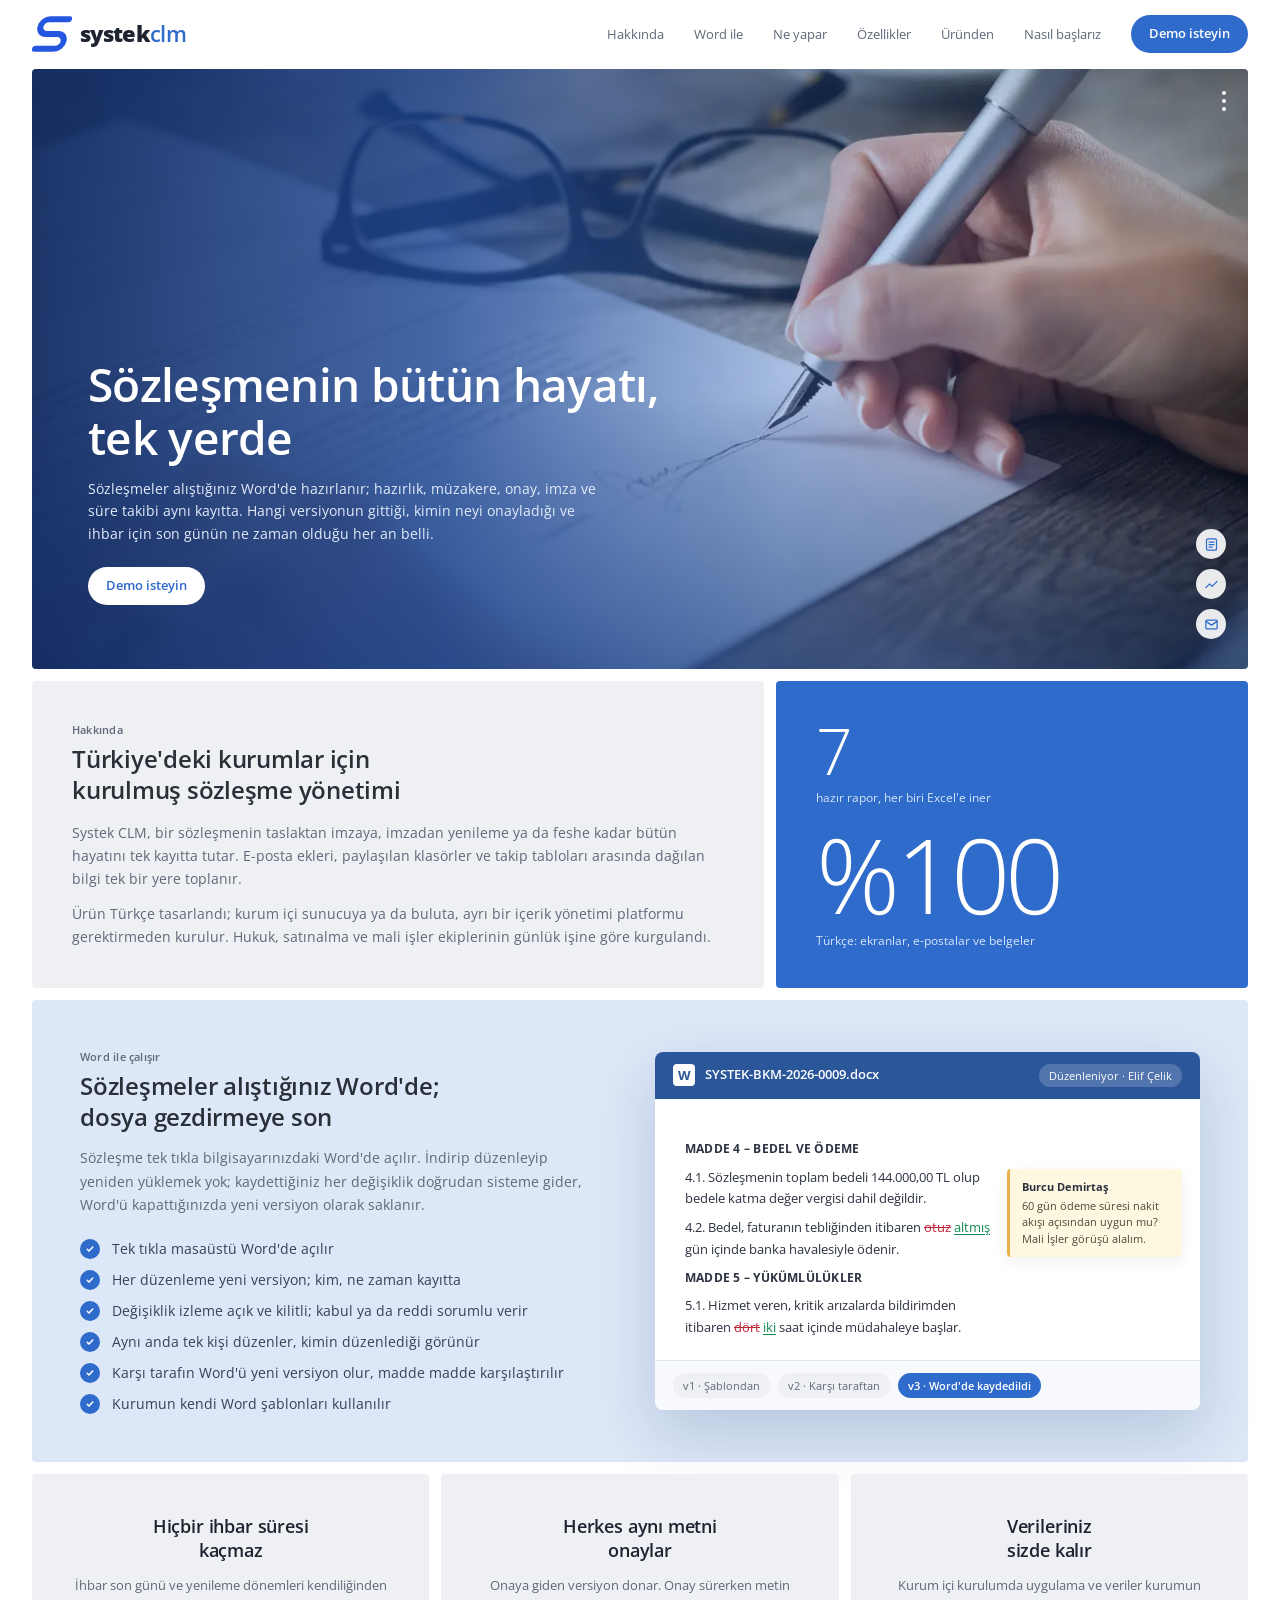
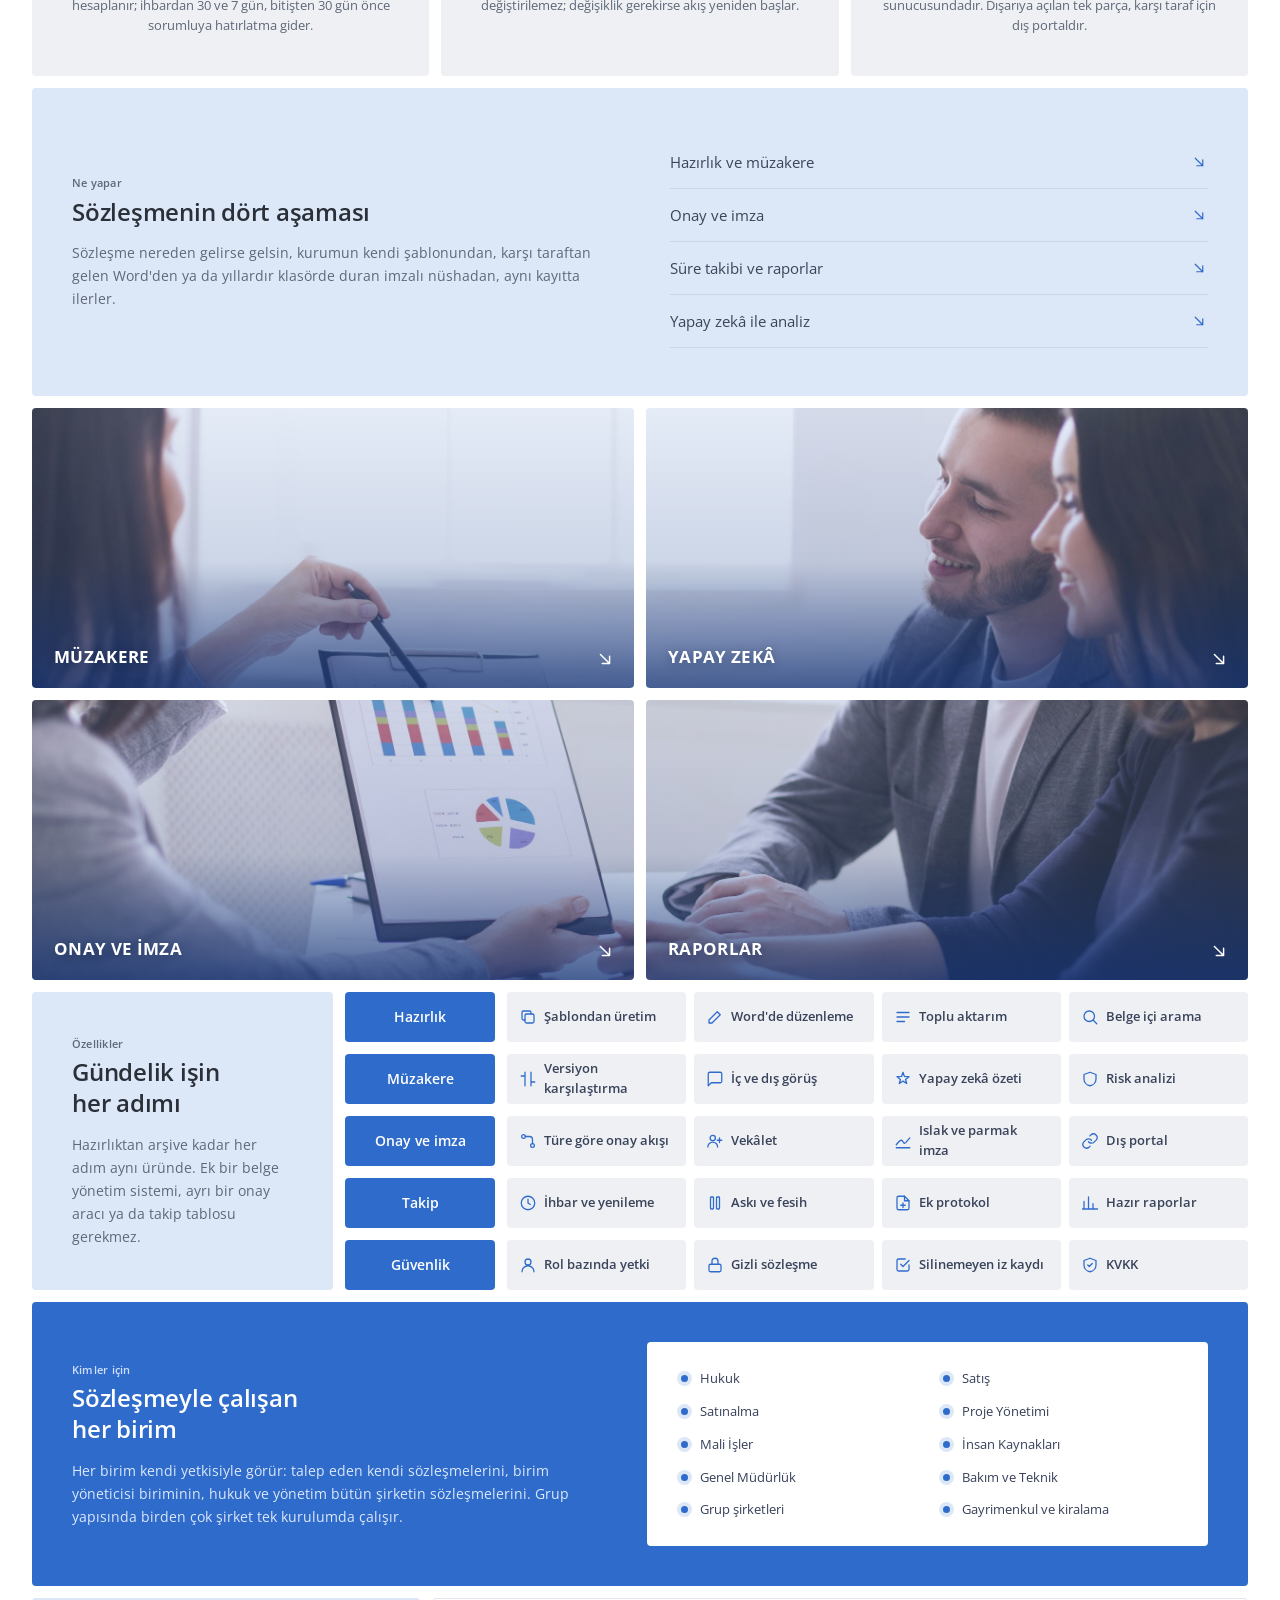
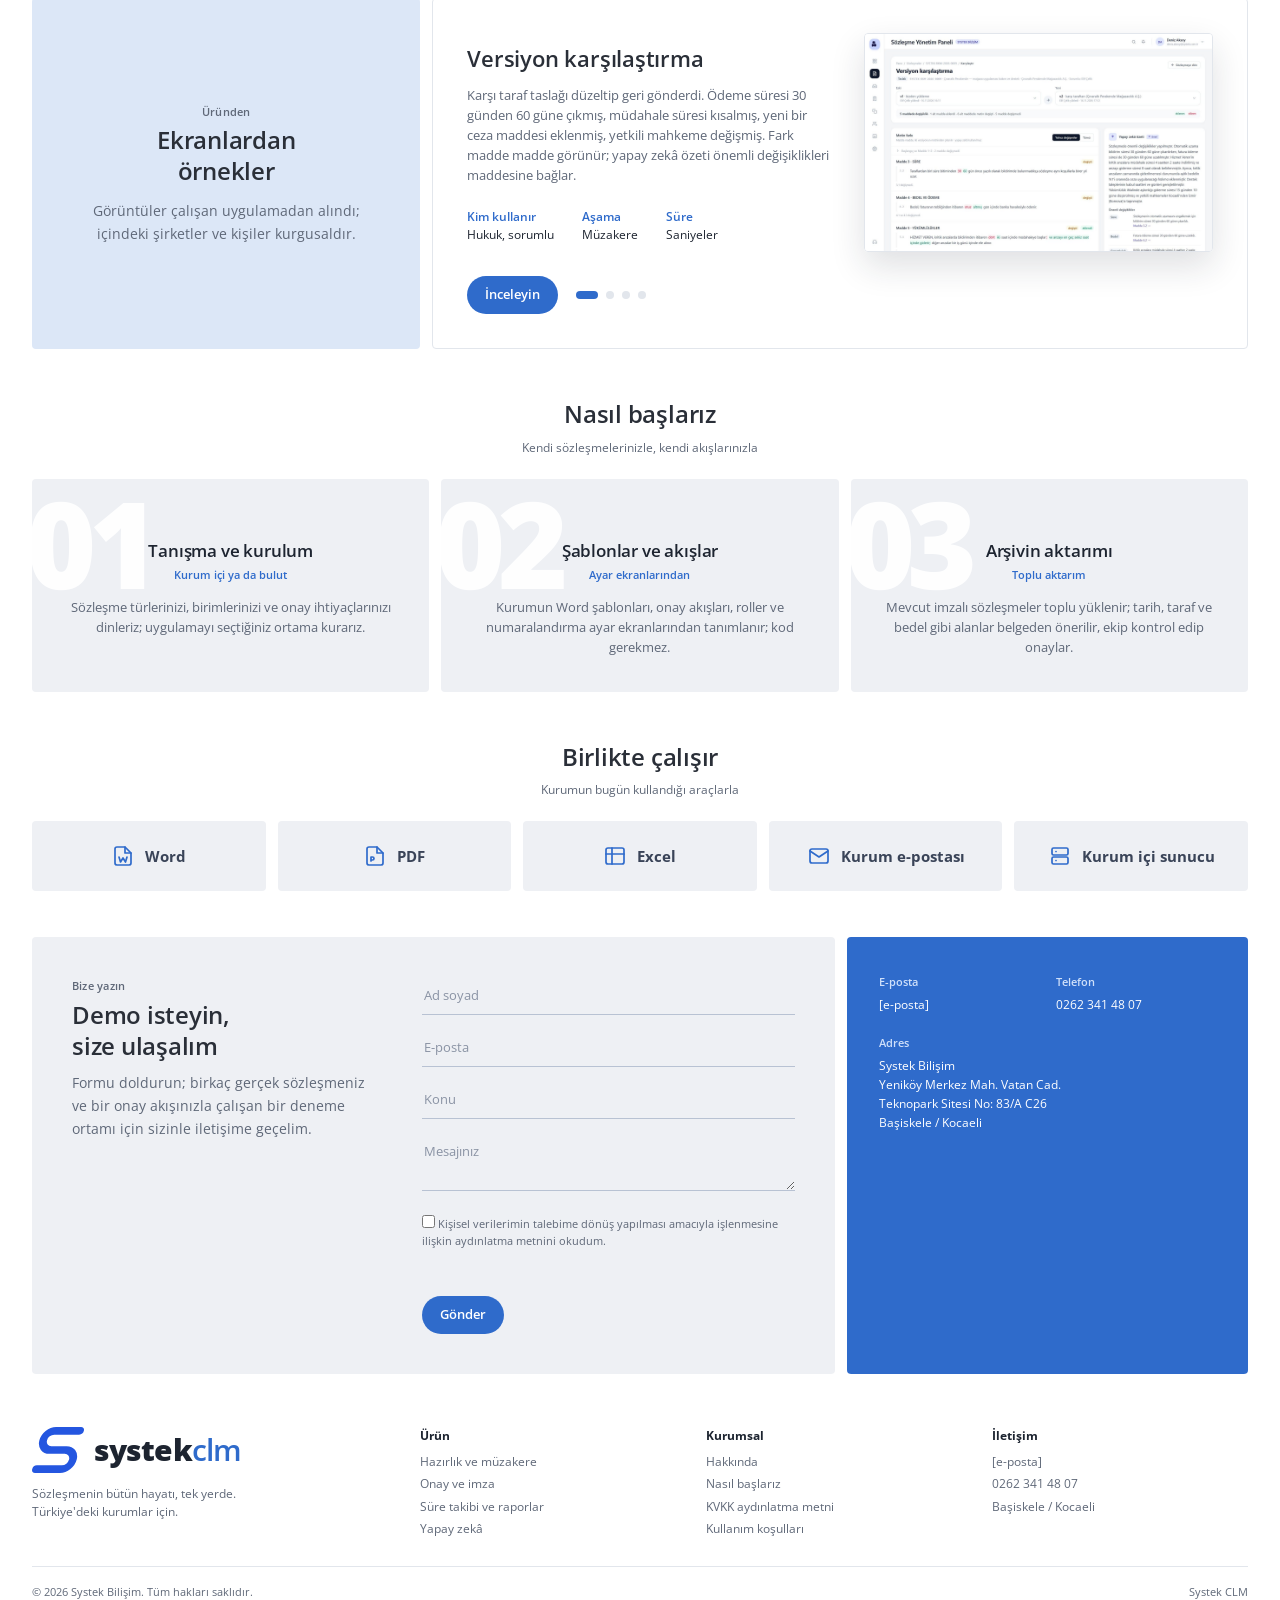
==== commit 88c464d8: "Logo: kalın, eğik, tek çizgi S işareti Co-Authored-By: Claude Opus 5.5 <noreply@anthropic.com>" ====
--- a/index.html
+++ b/index.html
@@ -15,7 +15,7 @@
 
 <header class="ust">
   <div class="kap">
-    <a class="logo" href="index.html" aria-label="Systek CLM ana sayfa"><img class="logo-isaret" src="assets/logo-isaret.svg" alt="" width="34" height="34">systek<span>clm</span></a>
+    <a class="logo" href="index.html" aria-label="Systek CLM ana sayfa"><img class="logo-isaret" src="assets/logo-isaret.svg" alt="" width="40" height="36">systek<span>clm</span></a>
     <button class="menu-dugme" type="button" aria-label="Menüyü aç" aria-expanded="false" aria-controls="menu"><span></span><span></span><span></span></button>
     <nav class="menu" id="menu" aria-label="Ana menü">
       <a href="#hakkinda">Hakkında</a>
@@ -301,7 +301,7 @@
 <footer class="alt">
   <div class="kap">
     <div class="alt-ust">
-      <div><a class="logo" href="index.html"><img class="logo-isaret" src="assets/logo-isaret.svg" alt="" width="34" height="34">systek<span>clm</span></a><p>Sözleşmenin bütün hayatı, tek yerde. Türkiye'deki kurumlar için.</p></div>
+      <div><a class="logo" href="index.html"><img class="logo-isaret" src="assets/logo-isaret.svg" alt="" width="40" height="36">systek<span>clm</span></a><p>Sözleşmenin bütün hayatı, tek yerde. Türkiye'deki kurumlar için.</p></div>
       <div><h4>Ürün</h4><ul><li><a href="muzakere.html">Hazırlık ve müzakere</a></li><li><a href="onay-imza.html">Onay ve imza</a></li><li><a href="raporlar.html">Süre takibi ve raporlar</a></li><li><a href="yapay-zeka.html">Yapay zekâ</a></li></ul></div>
       <div><h4>Kurumsal</h4><ul><li><a href="index.html#hakkinda">Hakkında</a></li><li><a href="index.html#nasil">Nasıl başlarız</a></li><li><a href="#">KVKK aydınlatma metni</a></li><li><a href="#">Kullanım koşulları</a></li></ul></div>
       <div><h4>İletişim</h4><ul><li><a href="mailto:[e-posta]">[e-posta]</a></li><li><a href="tel:+902623414807">0262 341 48 07</a></li><li>Başiskele / Kocaeli</li></ul></div>
--- a/styles.css
+++ b/styles.css
@@ -46,7 +46,7 @@
 .ust.golgeli { border-bottom-color: var(--gri-koyu); }
 .ust .kap { display: flex; align-items: center; justify-content: space-between; height: 68px; }
 .logo { font-family: var(--baslik); font-size: 22px; font-weight: 800; letter-spacing: -.03em; color: var(--metin); display: inline-flex; align-items: center; }
-.logo-isaret { width: 34px; height: 34px; flex: none; margin-right: 10px; }
+.logo-isaret { width: 40px; height: 36px; flex: none; margin-right: 8px; }
 .logo span { color: var(--mavi); font-weight: 600; }
 .menu { display: flex; align-items: center; gap: 30px; font-size: 13px; color: var(--soluk); }
 .menu a:not(.hap):hover { color: var(--metin); }
@@ -219,7 +219,7 @@
 .alt { padding: 40px 0 26px; }
 .alt-ust { display: grid; grid-template-columns: 1.4fr repeat(3, 1fr); gap: 30px; padding-bottom: 28px; }
 .alt .logo { font-size: 30px; }
-.alt .logo-isaret { width: 42px; height: 42px; margin-right: 12px; }
+.alt .logo-isaret { width: 52px; height: 46px; margin-right: 10px; }
 .alt-ust p { font-size: 11.5px; color: var(--soluk); margin-top: 6px; max-width: 240px; }
 .alt h4 { font-size: 12px; font-weight: 700; margin-bottom: 8px; font-family: var(--baslik); }
 .alt ul { list-style: none; display: grid; gap: 4px; font-size: 11.5px; color: var(--soluk); }
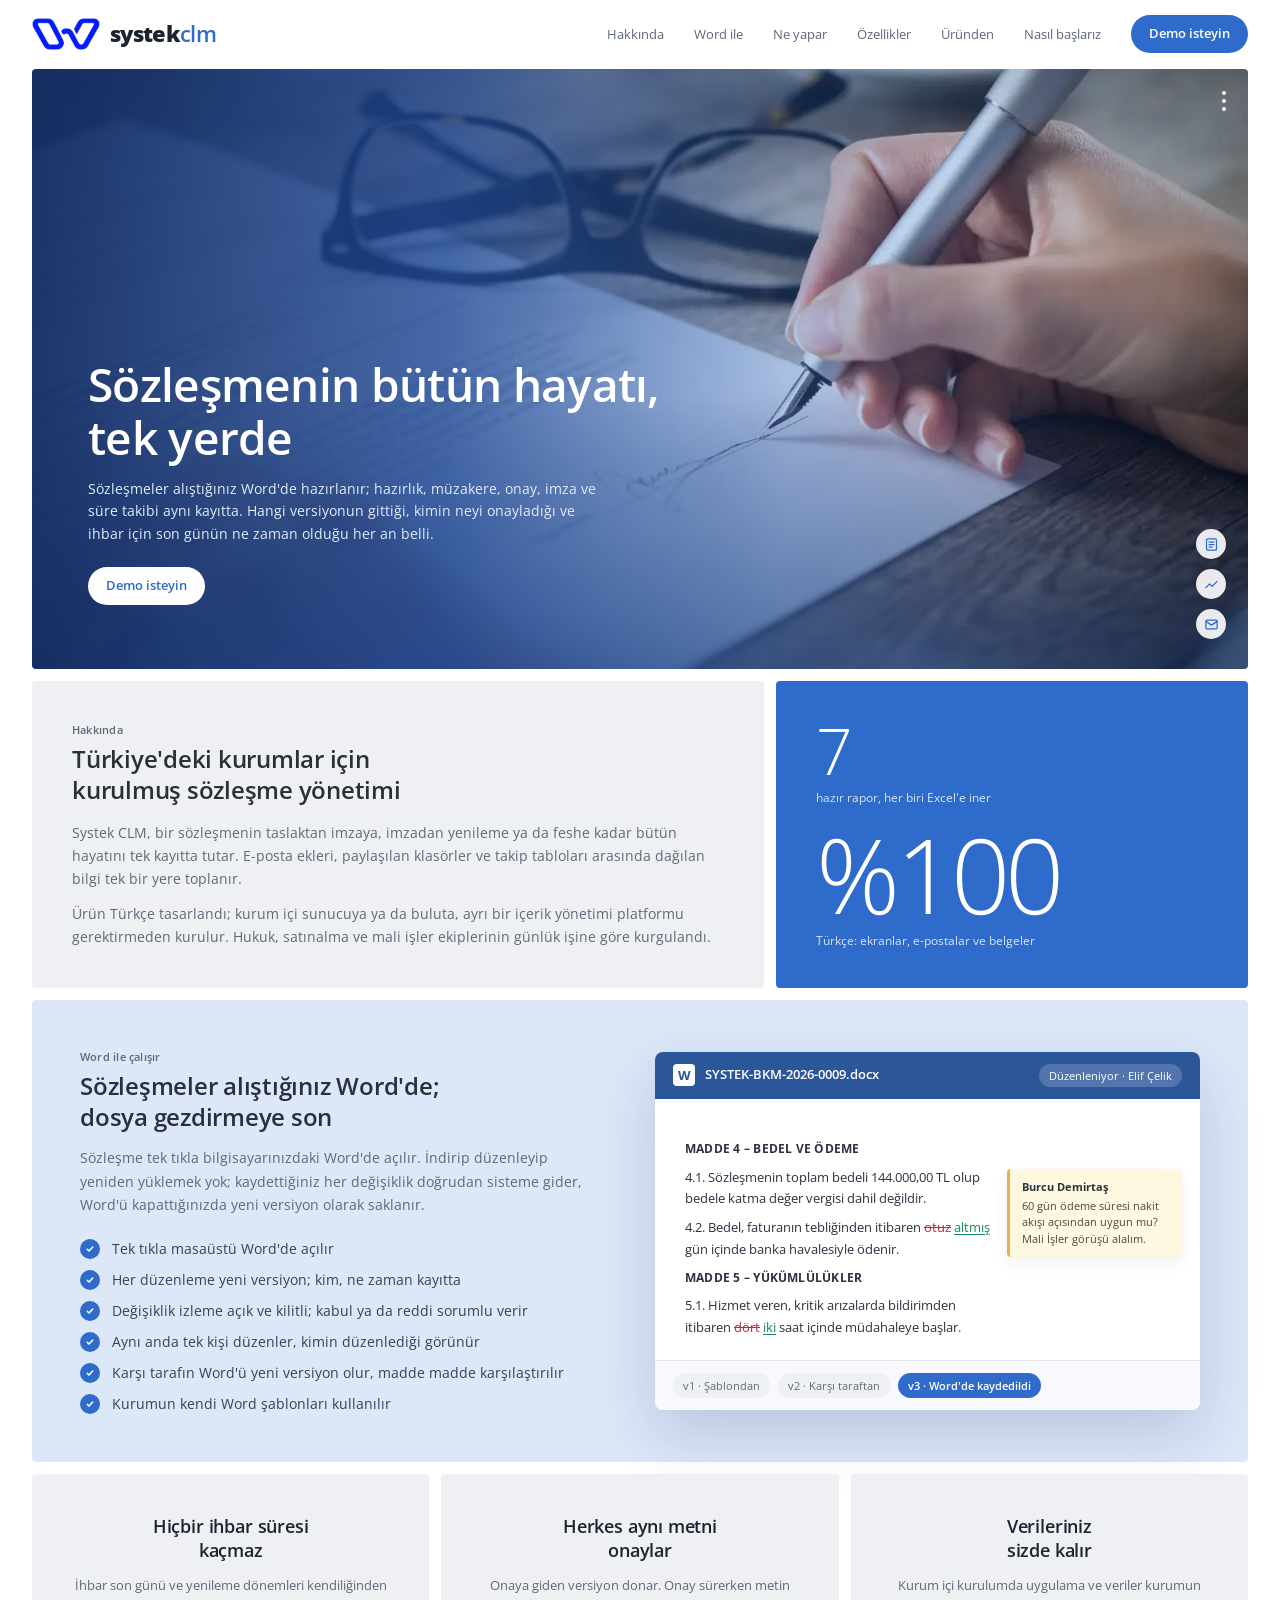
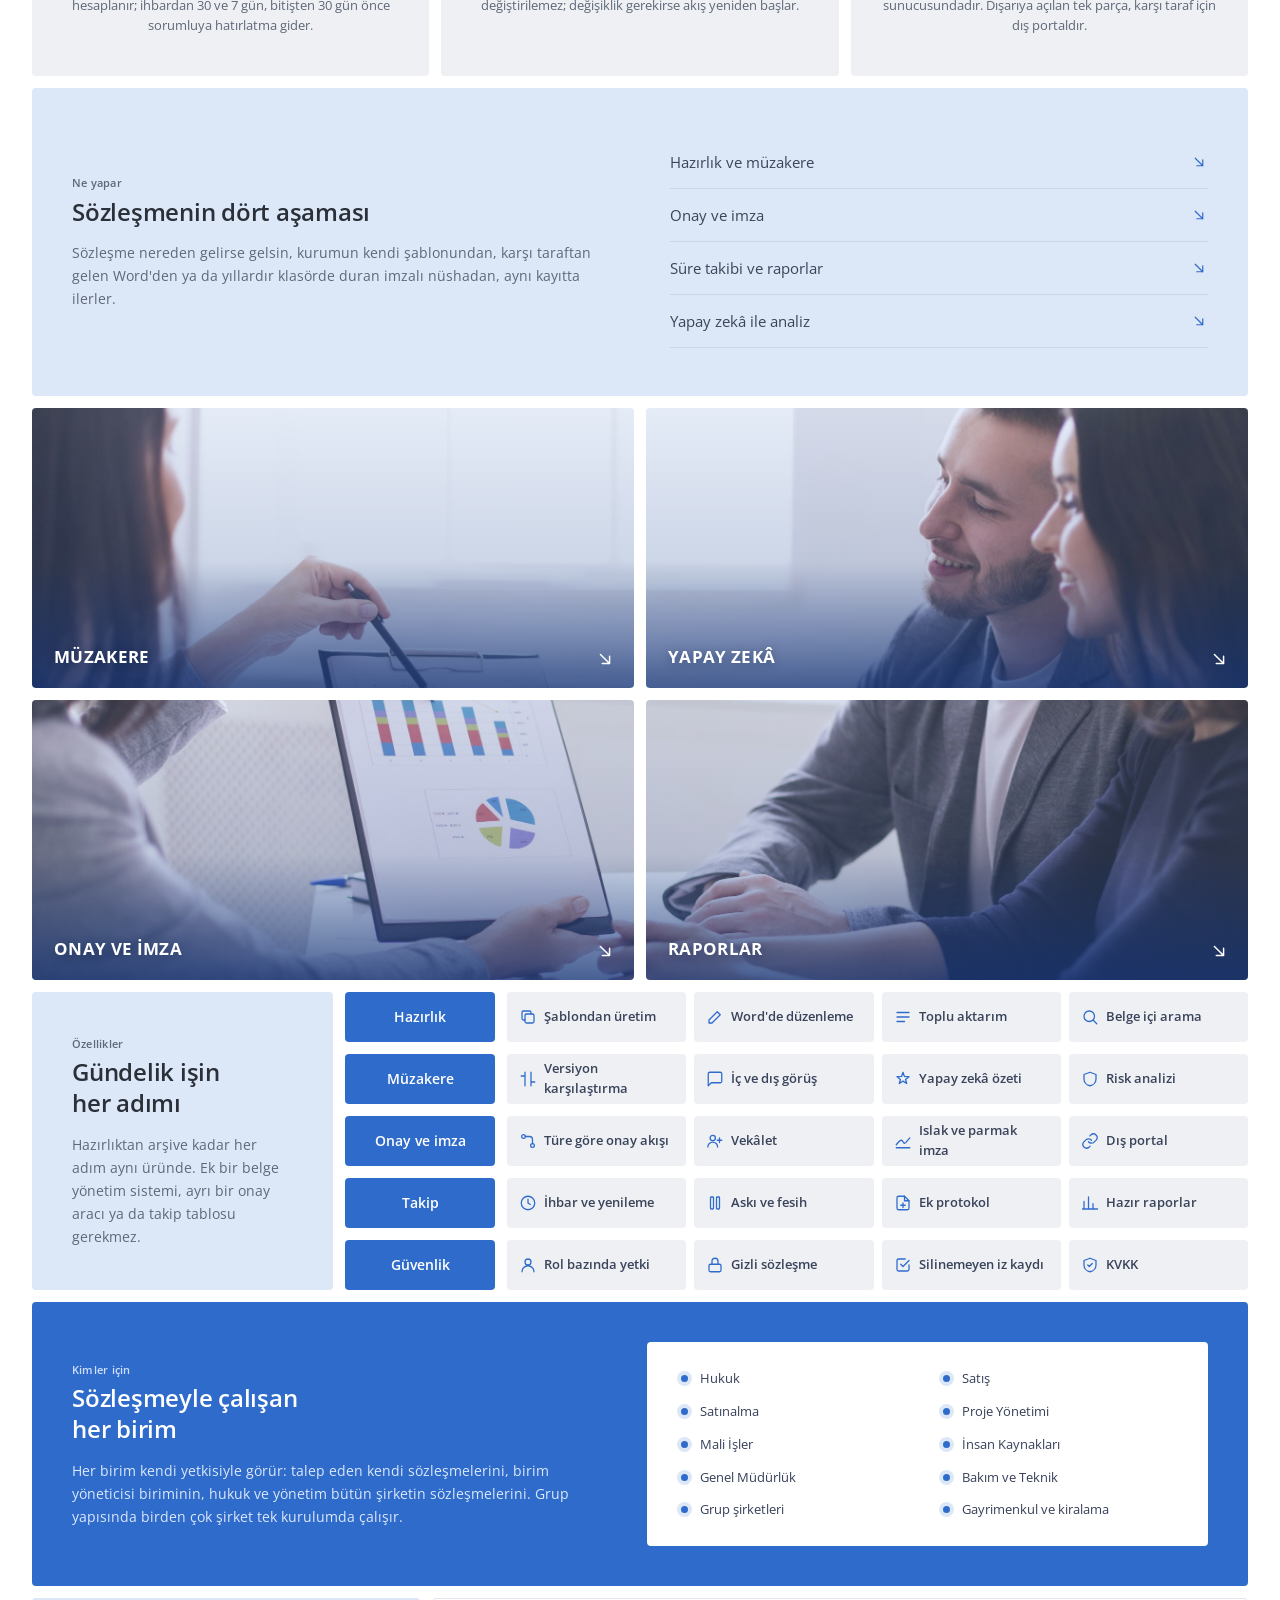
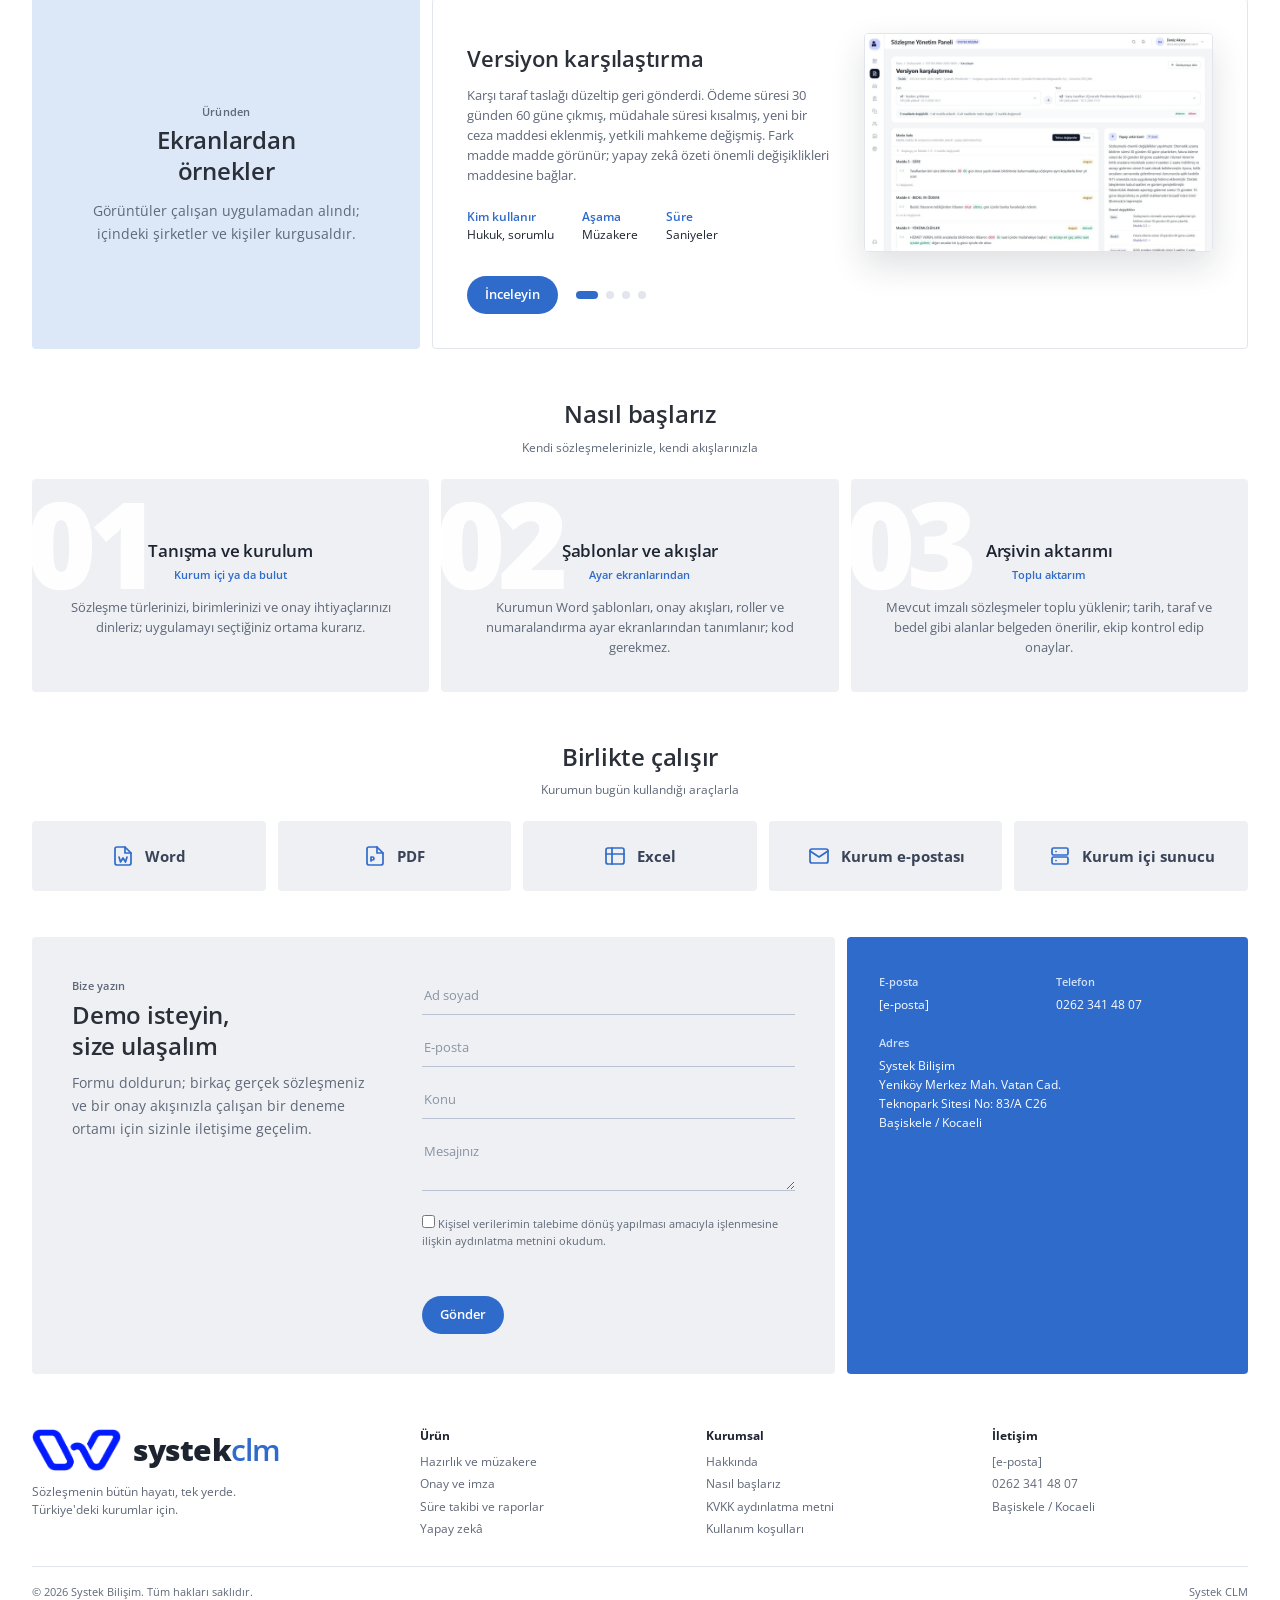
==== commit 40c64795: "Konsept: geçici logo (yer tutucu), OKUBENI'de not Co-Authored-By: Claude Opus 5.5 <noreply@anthropic" ====
--- a/index.html
+++ b/index.html
@@ -8,14 +8,14 @@
 <link rel="preconnect" href="https://fonts.googleapis.com">
 <link rel="preconnect" href="https://fonts.gstatic.com" crossorigin>
 <link href="https://fonts.googleapis.com/css2?family=Open+Sans:wght@300;400;500;600;700;800&display=swap" rel="stylesheet">
-<link rel="icon" href="assets/logo-isaret.svg" type="image/svg+xml">
+<link rel="icon" href="assets/logo-gecici.png" type="image/png">
 <link rel="stylesheet" href="styles.css">
 </head>
 <body>
 
 <header class="ust">
   <div class="kap">
-    <a class="logo" href="index.html" aria-label="Systek CLM ana sayfa"><img class="logo-isaret" src="assets/logo-isaret.svg" alt="" width="40" height="36">systek<span>clm</span></a>
+    <a class="logo" href="index.html" aria-label="Systek CLM ana sayfa"><img class="logo-isaret" src="assets/logo-gecici.png" alt="" width="68" height="32">systek<span>clm</span></a>
     <button class="menu-dugme" type="button" aria-label="Menüyü aç" aria-expanded="false" aria-controls="menu"><span></span><span></span><span></span></button>
     <nav class="menu" id="menu" aria-label="Ana menü">
       <a href="#hakkinda">Hakkında</a>
@@ -301,7 +301,7 @@
 <footer class="alt">
   <div class="kap">
     <div class="alt-ust">
-      <div><a class="logo" href="index.html"><img class="logo-isaret" src="assets/logo-isaret.svg" alt="" width="40" height="36">systek<span>clm</span></a><p>Sözleşmenin bütün hayatı, tek yerde. Türkiye'deki kurumlar için.</p></div>
+      <div><a class="logo" href="index.html"><img class="logo-isaret" src="assets/logo-gecici.png" alt="" width="68" height="32">systek<span>clm</span></a><p>Sözleşmenin bütün hayatı, tek yerde. Türkiye'deki kurumlar için.</p></div>
       <div><h4>Ürün</h4><ul><li><a href="muzakere.html">Hazırlık ve müzakere</a></li><li><a href="onay-imza.html">Onay ve imza</a></li><li><a href="raporlar.html">Süre takibi ve raporlar</a></li><li><a href="yapay-zeka.html">Yapay zekâ</a></li></ul></div>
       <div><h4>Kurumsal</h4><ul><li><a href="index.html#hakkinda">Hakkında</a></li><li><a href="index.html#nasil">Nasıl başlarız</a></li><li><a href="#">KVKK aydınlatma metni</a></li><li><a href="#">Kullanım koşulları</a></li></ul></div>
       <div><h4>İletişim</h4><ul><li><a href="mailto:[e-posta]">[e-posta]</a></li><li><a href="tel:+902623414807">0262 341 48 07</a></li><li>Başiskele / Kocaeli</li></ul></div>
--- a/styles.css
+++ b/styles.css
@@ -46,7 +46,7 @@
 .ust.golgeli { border-bottom-color: var(--gri-koyu); }
 .ust .kap { display: flex; align-items: center; justify-content: space-between; height: 68px; }
 .logo { font-family: var(--baslik); font-size: 22px; font-weight: 800; letter-spacing: -.03em; color: var(--metin); display: inline-flex; align-items: center; }
-.logo-isaret { width: 40px; height: 36px; flex: none; margin-right: 8px; }
+.logo-isaret { width: 68px; height: 32px; flex: none; margin-right: 10px; object-fit: contain; }
 .logo span { color: var(--mavi); font-weight: 600; }
 .menu { display: flex; align-items: center; gap: 30px; font-size: 13px; color: var(--soluk); }
 .menu a:not(.hap):hover { color: var(--metin); }
@@ -219,7 +219,7 @@
 .alt { padding: 40px 0 26px; }
 .alt-ust { display: grid; grid-template-columns: 1.4fr repeat(3, 1fr); gap: 30px; padding-bottom: 28px; }
 .alt .logo { font-size: 30px; }
-.alt .logo-isaret { width: 52px; height: 46px; margin-right: 10px; }
+.alt .logo-isaret { width: 89px; height: 42px; margin-right: 12px; }
 .alt-ust p { font-size: 11.5px; color: var(--soluk); margin-top: 6px; max-width: 240px; }
 .alt h4 { font-size: 12px; font-weight: 700; margin-bottom: 8px; font-family: var(--baslik); }
 .alt ul { list-style: none; display: grid; gap: 4px; font-size: 11.5px; color: var(--soluk); }
